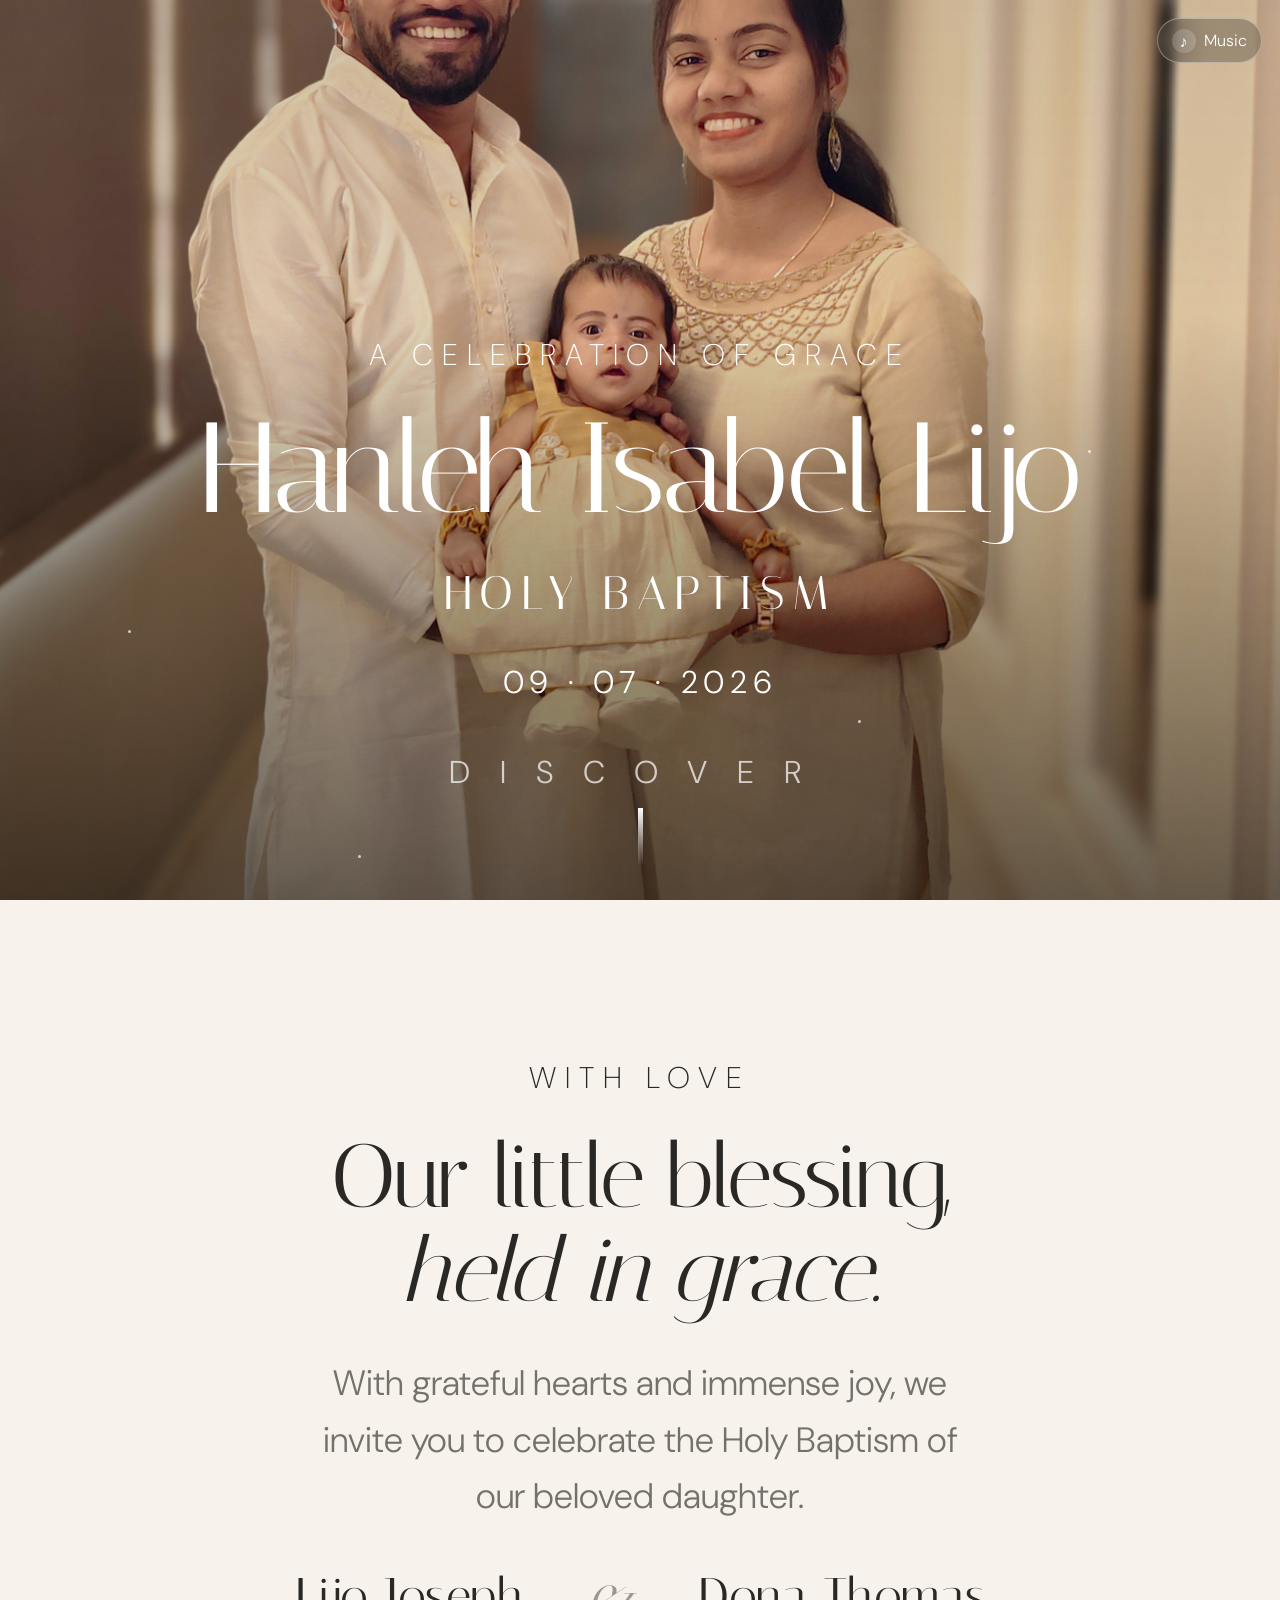
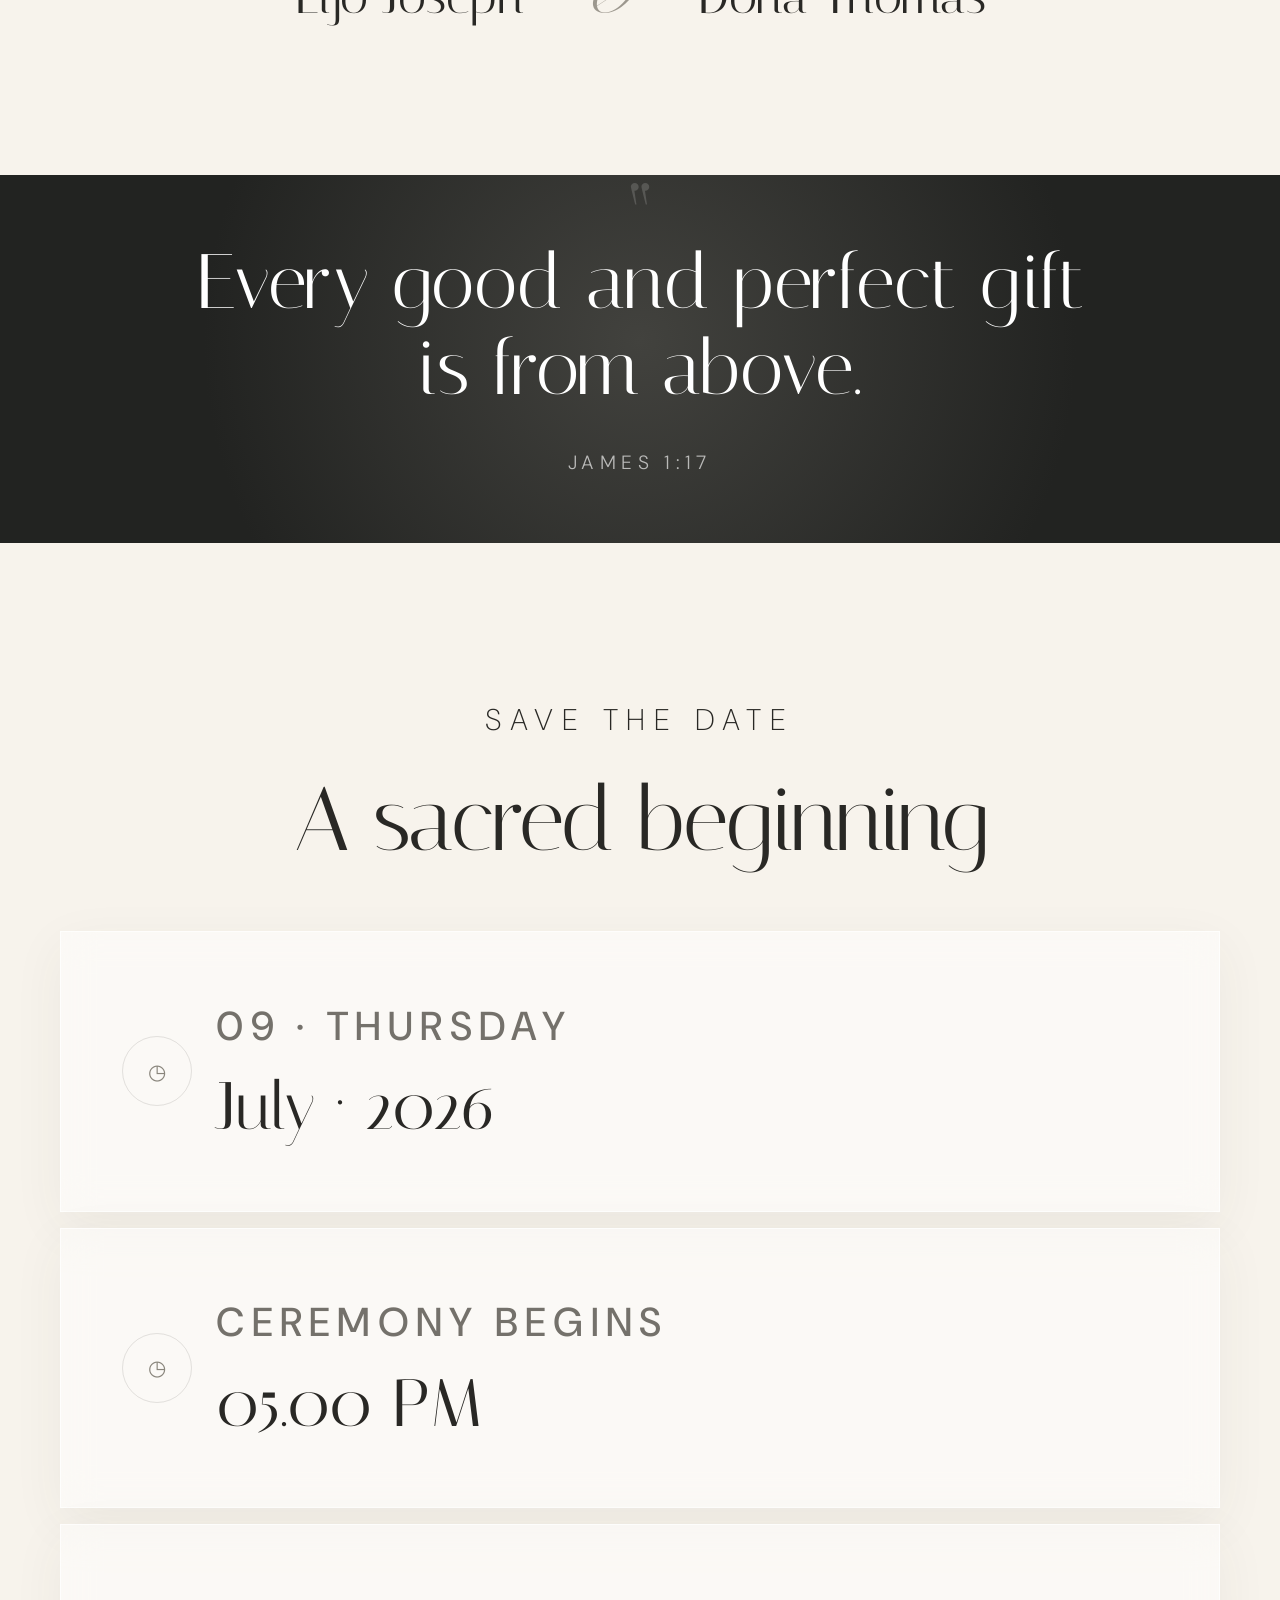
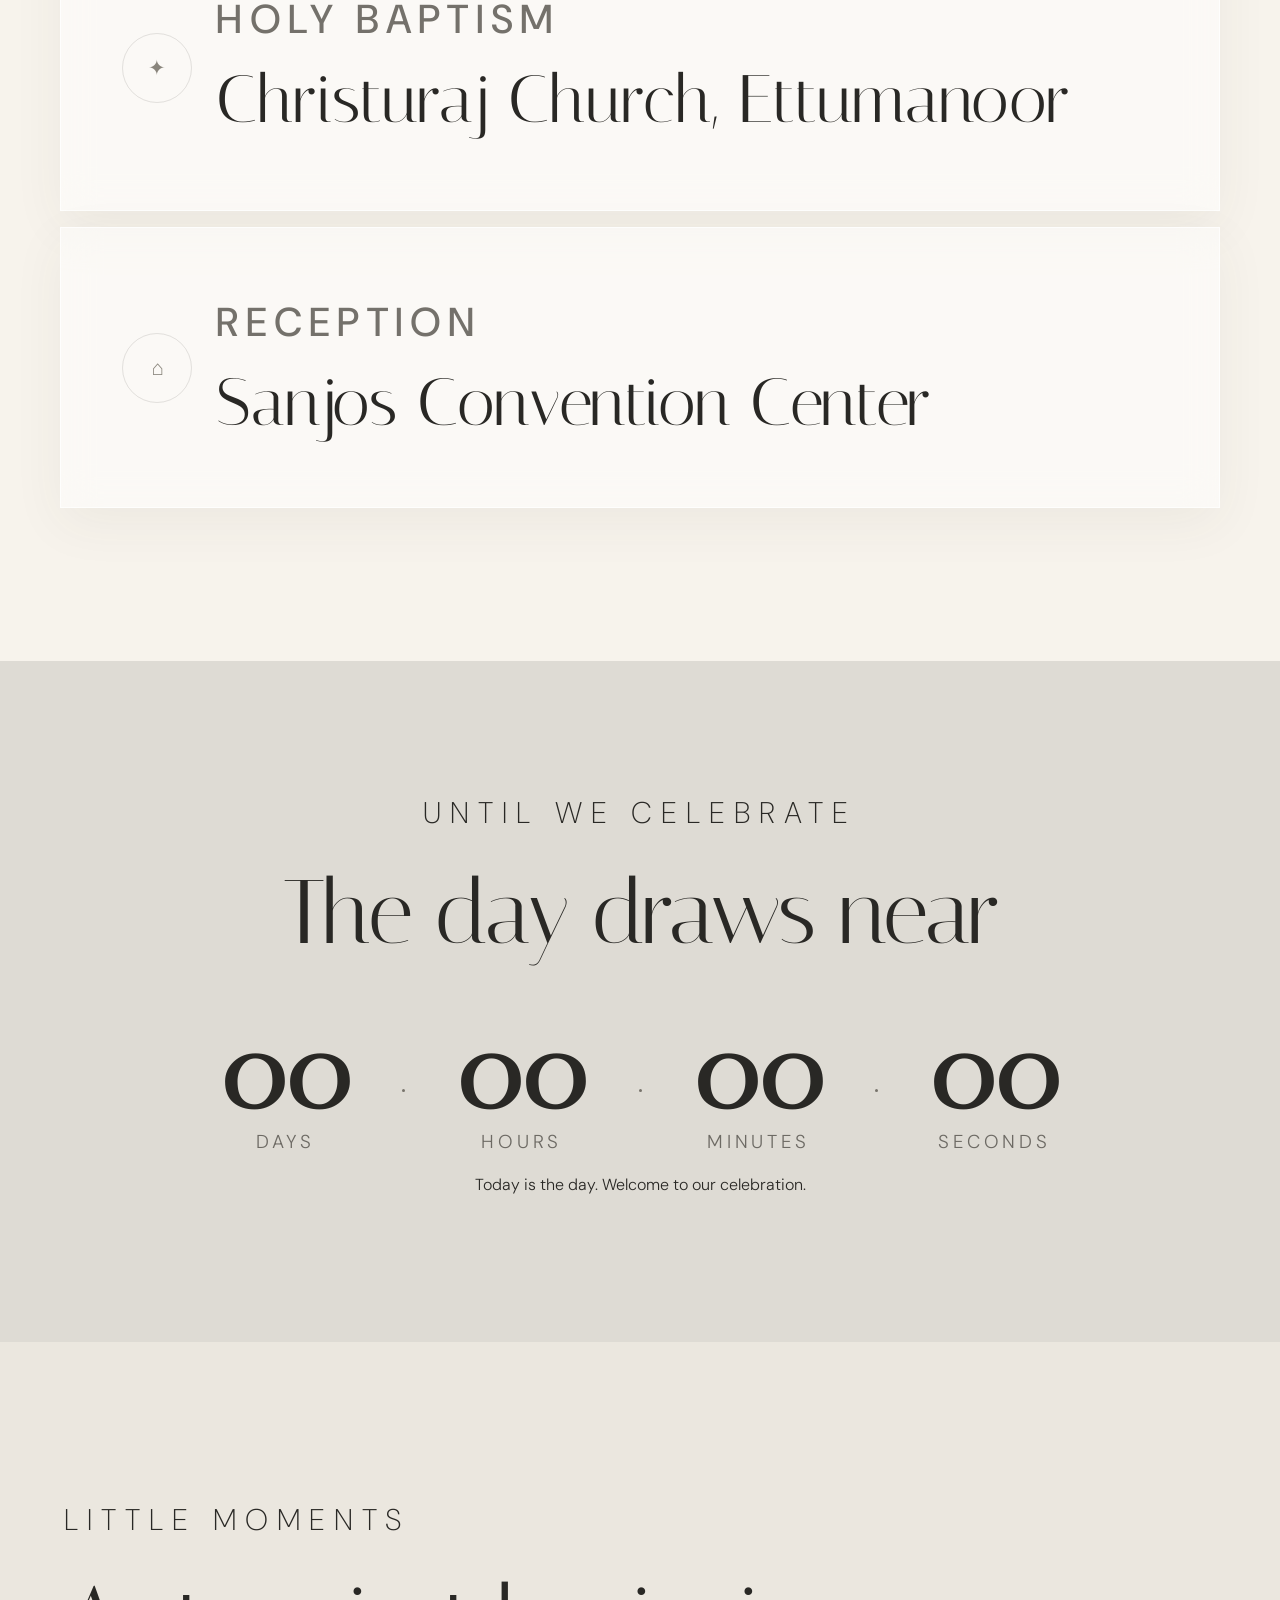
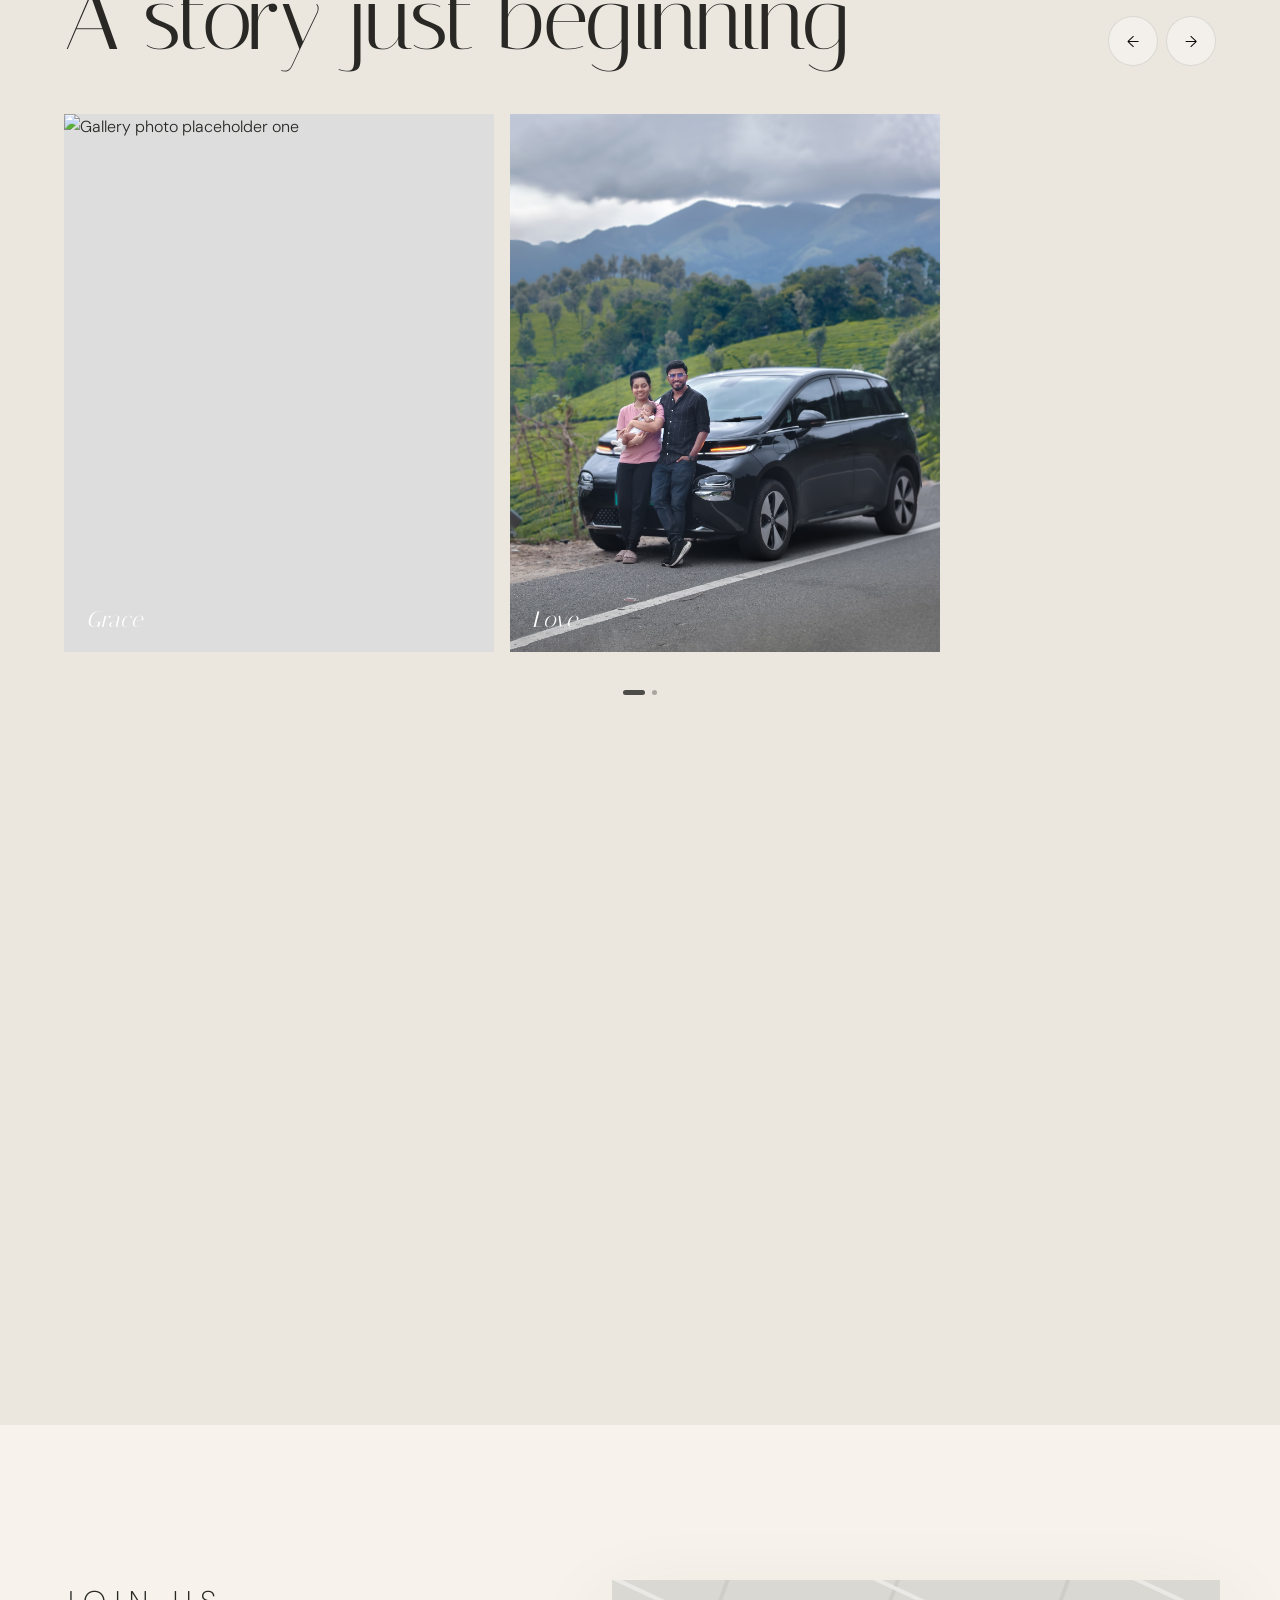
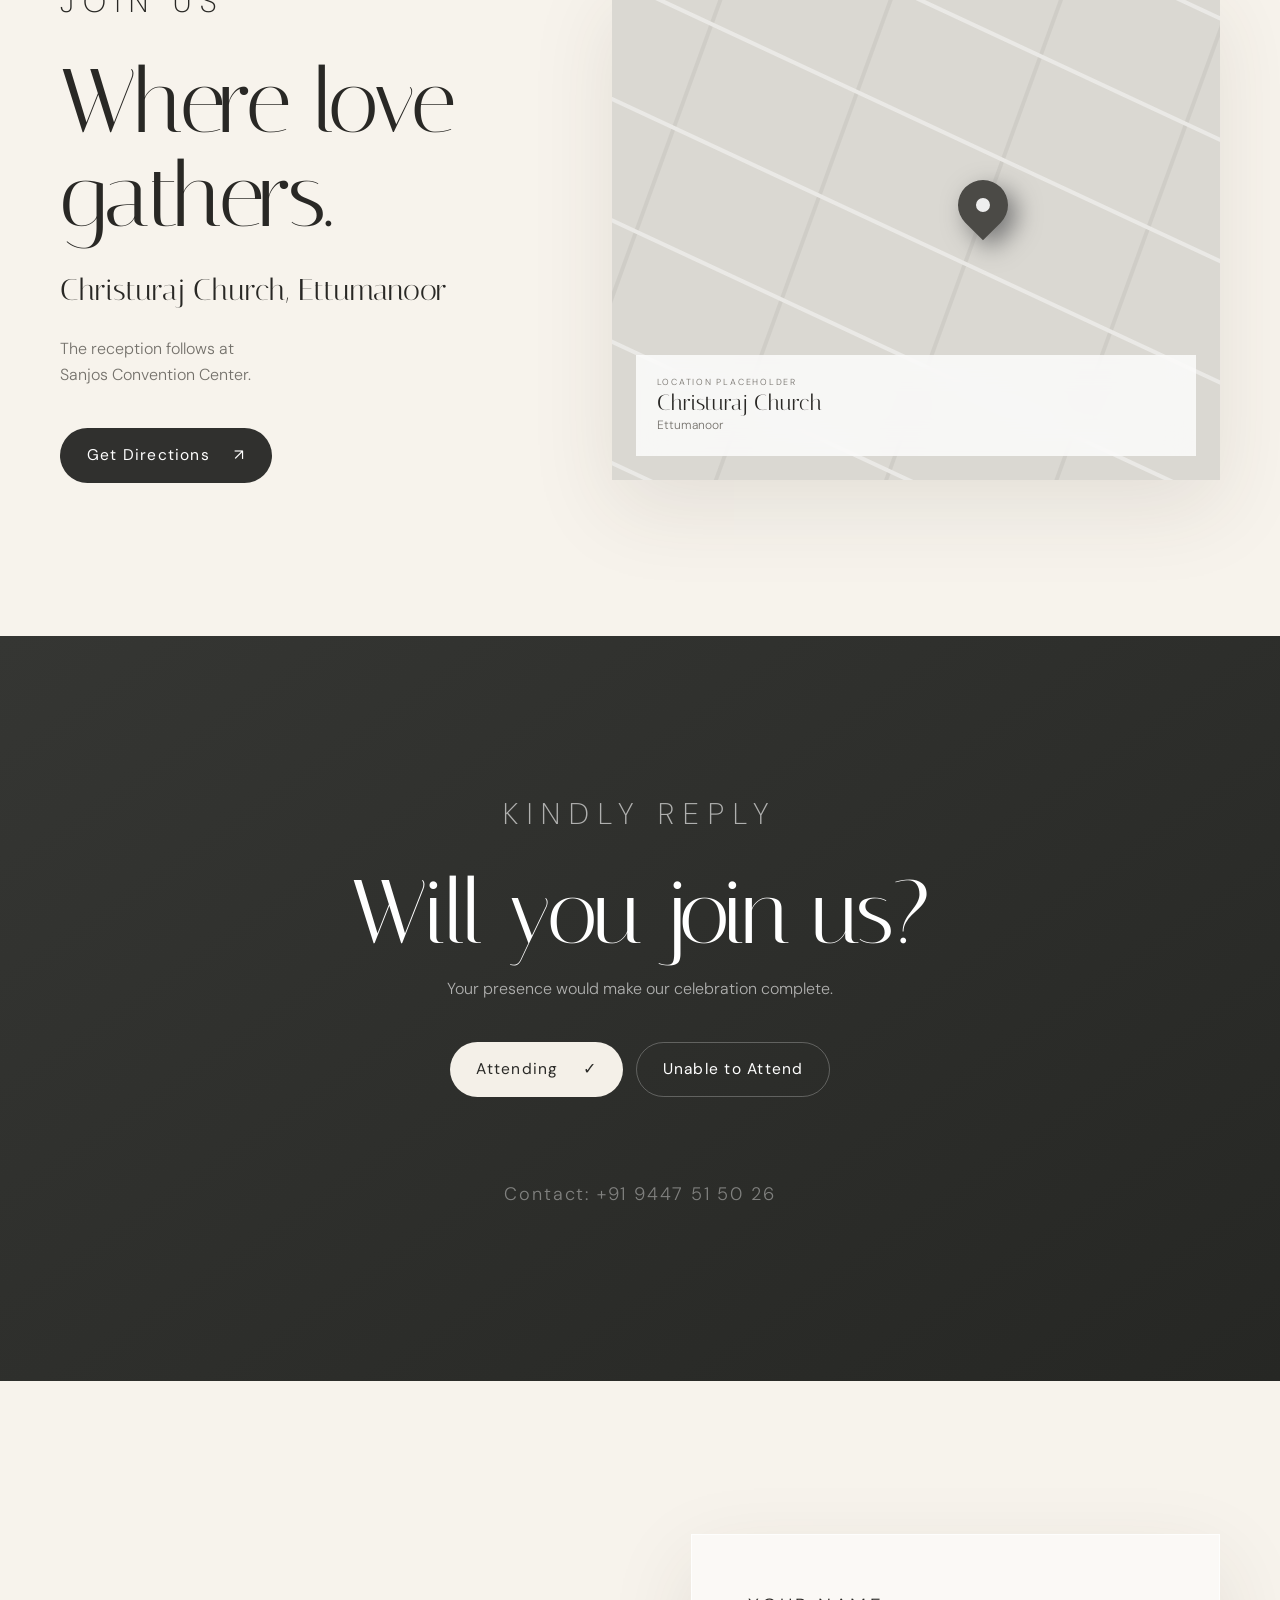
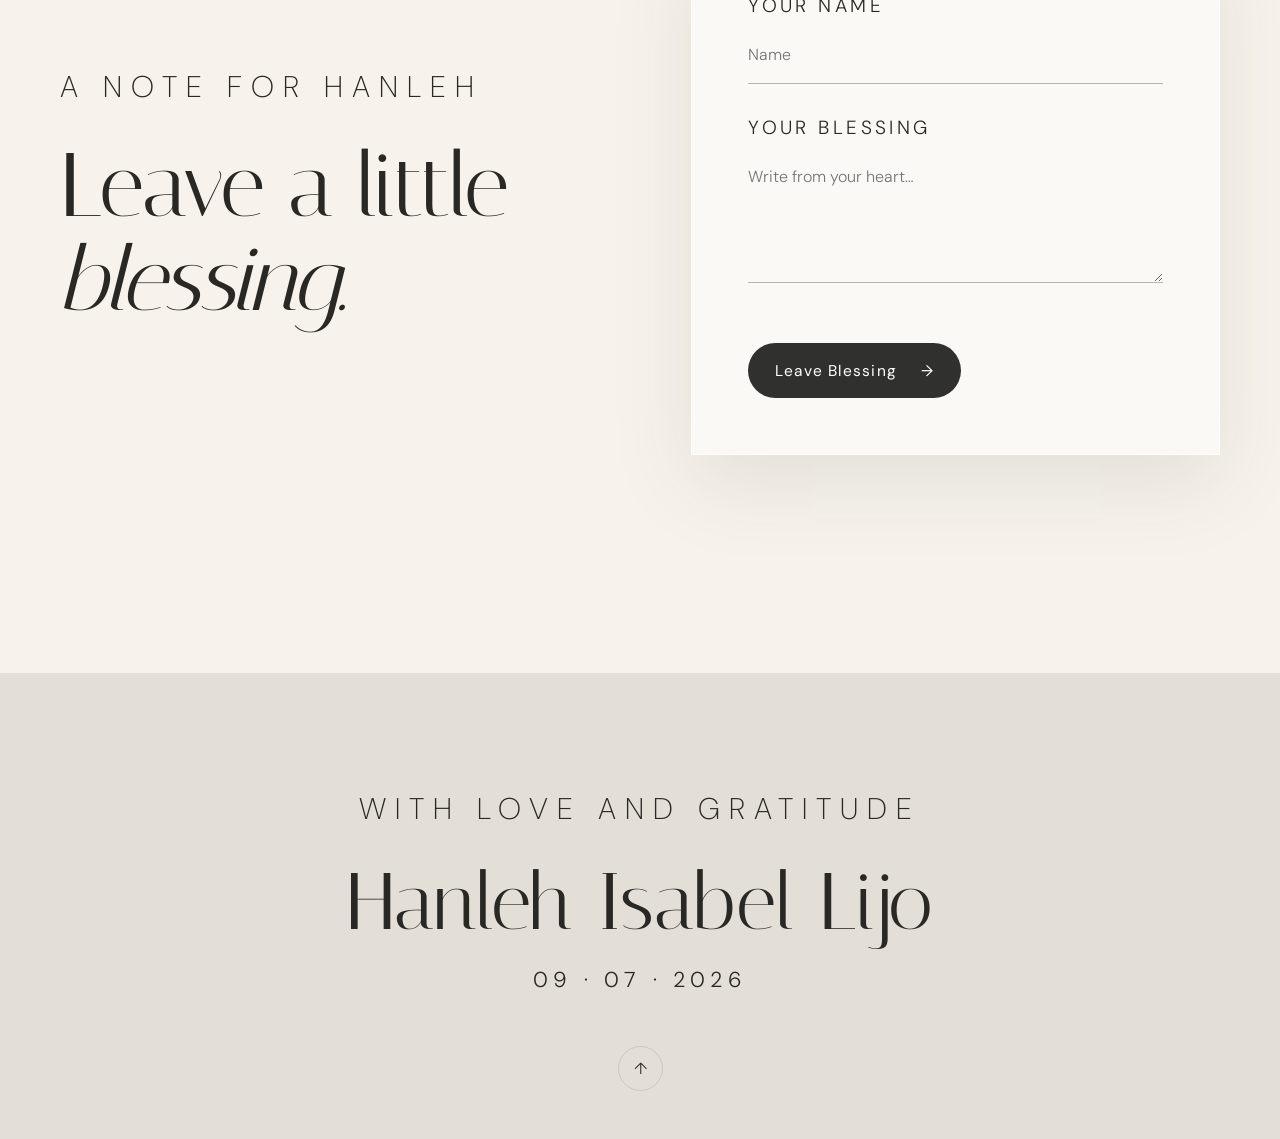
==== index.html @ 5a50f9a7 "Add files via upload" ====
<!doctype html>
<html lang="en">
<head>
<title>Hanleh Isabel Lijo | Holy Baptism</title>
<link rel="stylesheet" href="style.css">
<meta name="description" content="Join us in celebrating the Holy Baptism of our beloved daughter, Hanleh Isabel Lijo.">

<meta property="og:type" content="website">
<meta property="og:title" content="Hanleh Isabel Lijo | Holy Baptism">
<meta property="og:description" content="With grateful hearts, we invite you to celebrate the Holy Baptism of our beloved daughter.">
<meta property="og:url" content="https://lijojosep.github.io/hanlehbaptism/">

<meta property="og:image" content="https://lijojosep.github.io/hanlehbaptism/assets/preview.jpg">
<meta property="og:image:type" content="image/jpeg">
<meta property="og:image:width" content="1200">
<meta property="og:image:height" content="630">
<meta property="og:image:alt" content="Hanleh Isabel Lijo Holy Baptism Invitation">

<meta property="og:site_name" content="Hanleh Isabel Lijo">
<meta property="og:locale" content="en_US">

<meta name="twitter:card" content="summary_large_image">
<meta name="twitter:title" content="Hanleh Isabel Lijo | Holy Baptism">
<meta name="twitter:description" content="You're warmly invited to celebrate Hanleh's Holy Baptism.">
<meta name="twitter:image" content="https://lijojosep.github.io/hanlehbaptism/assets/preview.jpg">

</head>
<body>
<a class="skip" href="#main">Skip to invitation</a>
<div class="particles" aria-hidden="true"><i></i><i></i><i></i><i></i><i></i></div>
<button class="music" id="music" type="button" aria-label="Play background music" aria-pressed="false"><b>♪</b><span>Music</span></button>

<header class="hero" id="home">
  <div class="hero-image" aria-hidden="true"></div><div class="overlay"></div>
  <div class="hero-copy">
    <p class="eyebrow">A celebration of grace</p>
    <h1>Hanleh Isabel Lijo</h1>
    <p class="subtitle">Holy Baptism</p>
    <!-- DATE PLACEHOLDER -->
    <time datetime="2026-07-09T17:00:00+05:30">09 · 07 · 2026</time>
  </div>
  <a class="discover" href="#welcome"><span>Discover</span><i></i></a>
</header>

<main id="main">
<section class="section welcome" id="welcome">
  <div class="inner narrow reveal">
    <p class="eyebrow">With love</p>
    <h2>Our little blessing,<br><em>held in grace.</em></h2>
    <p class="lead">With grateful hearts and immense joy, we invite you to celebrate the Holy Baptism of our beloved daughter.</p>
    <div class="parents"><span>Lijo Joseph</span><b>&amp;</b><span>Dona Thomas</span></div>
  </div>
</section>

<section class="verse">
  <blockquote class="reveal"><b aria-hidden="true">“</b><p>Every good and perfect gift<br>is from above.</p><cite>James 1:17</cite></blockquote>
</section>

<section class="section details" id="details">
 <div class="inner">
  <header class="heading reveal"><p class="eyebrow">Save the date</p><h2>A sacred beginning</h2></header>
  <div class="detail-grid">
   <article class="card reveal"><span class="round">◷</span><div><small>09 · Thursday</small><strong>July · 2026</strong></div></article>
   <article class="card reveal"><span class="round">◷</span><div><small>Ceremony begins</small><strong>05.00 PM</strong></div></article>
   <article class="card reveal"><span class="round">✦</span><div><small>Holy Baptism</small><strong>Christuraj Church, Ettumanoor</strong><p></p></div></article>
   <article class="card reveal"><span class="round">⌂</span><div><small>Reception</small><strong>Sanjos Convention Center</strong></div></article>
  </div>
  <!-- CHURCH / VENUE / DATE / TIME PLACEHOLDERS: replace the text above and date in script.js. -->
 </div>
</section>

<section class="count-section">
 <div class="inner reveal"><p class="eyebrow">Until we celebrate</p><h2>The day draws near</h2>
  <div class="count" id="count" role="timer" aria-live="polite">
   <div><strong id="days">00</strong><span>Days</span></div><i></i>
   <div><strong id="hours">00</strong><span>Hours</span></div><i></i>
   <div><strong id="minutes">00</strong><span>Minutes</span></div><i></i>
   <div><strong id="seconds">00</strong><span>Seconds</span></div>
  </div><p id="countDone" hidden>Today is the day. Welcome to our celebration.</p>
 </div>
</section>



<section class="gallery" id="gallery">
 <div class="inner wide">
  <header class="gallery-head reveal"><div><p class="eyebrow">Little moments</p><h2>A story just beginning</h2></div><div class="arrows"><button id="prev" aria-label="Previous photo">←</button><button id="next" aria-label="Next photo">→</button></div></header>
  <div class="track reveal" id="track" tabindex="0" aria-label="Swipeable photo gallery">
   <figure><img src="assets/babyhan.jpg" alt="Gallery photo placeholder one" width="900" height="1125" loading="lazy"><figcaption>Grace</figcaption></figure>
   
   <figure><img src="assets/PooparaCar.jpg" alt="Gallery photo placeholder four" width="900" height="1125" loading="lazy"><figcaption>Love</figcaption></figure>
  </div><div class="dots" id="dots"></div>


  <div class="track reveal" id="track" tabindex="0" aria-label="Swipeable photo gallery">
  
   <figure><img src="assets/fam1.jpg" alt="Gallery photo placeholder two" width="900" height="1125" loading="lazy"><figcaption>Wonder</figcaption></figure>
   <figure><img src="assets/fam2.jpg" alt="Gallery photo placeholder three" width="900" height="1125" loading="lazy"><figcaption>Joy</figcaption></figure>
  
  </div><div class="dots" id="dots"></div>
 </div>
</section>

<section class="section location">
 <div class="inner location-grid">
  <div class="location-copy reveal"><p class="eyebrow">Join us</p><h2>Where love<br>gathers.</h2><p class="place">Christuraj Church, Ettumanoor</p><p class="muted">The reception follows at<br>Sanjos Convention Center.</p><a class="button dark" id="directions" href="https://maps.google.com/?q=Christuraj+Church+Ettumanoor" target="_blank" rel="noopener">Get Directions <span>↗</span></a></div>
  <!-- GOOGLE MAPS PLACEHOLDER -->
  <div class="map reveal" role="img" aria-label="Google Maps placeholder for Christuraj Church"><div class="roads"></div><span class="pin"><i></i></span><div class="map-card"><small>Location placeholder</small><strong>Christuraj Church</strong><span>Ettumanoor</span></div></div>
 </div>
</section>

<section class="rsvp" id="rsvp">
 <div class="inner narrow reveal"><p class="eyebrow">Kindly reply</p><h2>Will you join us?</h2><p>Your presence would make our celebration complete.</p>
  <div class="rsvp-buttons"><button class="button pale" data-rsvp="yes">Attending <span>✓</span></button><button class="button outline" data-rsvp="no">Unable to Attend</button></div>
  <p class="response" id="response" aria-live="polite"></p>
  <!-- CONTACT NUMBER PLACEHOLDERS -->
  <p class="contacts">Contact: +91 9447 51 50 26 </p>
 </div>
</section>

<section class="section blessings">
 <div class="inner blessing-grid">
  <div class="blessing-copy reveal"><p class="eyebrow">A note for Hanleh</p><h2>Leave a little<br><em>blessing.</em></h2></div>
  <div class="blessing-panel reveal">
   <form id="blessingForm"><label for="guestName">Your name</label><input id="guestName" name="name" placeholder="Name" maxlength="50" required><label for="guestBlessing">Your blessing</label><textarea id="guestBlessing" name="blessing" placeholder="Write from your heart…" maxlength="300" rows="4" required></textarea><button class="button dark" type="submit">Leave Blessing <span>→</span></button></form>
   <div class="thanks" id="thanks" hidden><span>✦</span><h3>Thank you.</h3><p>Your beautiful blessing has been added below.</p></div>
  </div>
 </div><div class="inner blessing-wall" id="wall" aria-live="polite"></div>
</section>
</main>

<footer><p class="eyebrow">With love and gratitude</p><h2>Hanleh Isabel Lijo</h2><p>09 · 07 · 2026</p><a href="#home" aria-label="Back to top">↑</a></footer>
<noscript><p class="noscript">Please enable JavaScript for the live countdown and interactions.</p></noscript>
<script src="script.js"></script>
</body>
</html>
---- style.css ----
@import url('https://fonts.googleapis.com/css2?family=DM+Sans:wght@300;400;500;600&family=Italiana&display=swap');
@import url('https://fonts.googleapis.com/css2?family=Playfair+Display:wght@400;500;600&display=swap');
:root{--ivory:#f7f3ec;--white:#fffdf9;--ink:#292825;--muted:#74716b;--line:rgba(54,52,48,.13);--deep:#30302e;--serif:'Italiana','Times New Roman',serif;--sans:'DM Sans',Arial,sans-serif;--ease:cubic-bezier(.2,.75,.25,1);--shadow:0 28px 80px rgba(55,50,41,.1)}
*{box-sizing:border-box}html{scroll-behavior:smooth}body{margin:0;background:var(--ivory);color:var(--ink);font-family:var(--sans);font-weight:300;line-height:1.6;overflow-x:hidden}button,input,textarea{font:inherit}button,a{-webkit-tap-highlight-color:transparent}a{color:inherit}.skip{position:fixed;z-index:100;top:-5rem;left:1rem;padding:.8rem 1rem;background:#fff}.skip:focus{top:1rem}.particles{position:fixed;inset:0;pointer-events:none;z-index:2;overflow:hidden}.particles i{position:absolute;width:3px;height:3px;border-radius:50%;background:rgba(255,255,255,.7);animation:float 16s linear infinite}.particles i:nth-child(1){left:10%;top:70%;animation-delay:-3s}.particles i:nth-child(2){left:28%;top:95%;animation-delay:-12s}.particles i:nth-child(3){left:67%;top:80%;animation-delay:-6s}.particles i:nth-child(4){left:85%;top:50%;animation-delay:-10s}.particles i:nth-child(5){left:48%;top:110%}@keyframes float{to{transform:translateY(-120vh) translateX(30px);opacity:0}}
.music{position:fixed;z-index:50;top:max(18px,env(safe-area-inset-top));right:18px;display:flex;align-items:center;gap:.55rem;border:1px solid rgba(255,255,255,.35);border-radius:50px;padding:.55rem .85rem;color:#fff;background:rgba(40,40,38,.3);backdrop-filter:blur(16px);cursor:pointer;transition:.35s}.music:hover{background:rgba(40,40,38,.55);transform:translateY(-2px)}.music b{display:grid;place-items:center;width:24px;height:24px;border-radius:50%;background:rgba(255,255,255,.18)}.music[aria-pressed=true] b{animation:pulse 1.8s infinite}@keyframes pulse{50%{box-shadow:0 0 0 7px transparent}}
.hero{position:relative;min-height:100svh;display:grid;place-items:center;color:#fff;overflow:hidden}.hero-image{position:absolute;inset:-8%;background:url('assets/Finalus.jpg') 42% center/cover no-repeat;animation:zoom 22s ease-in-out infinite alternate;will-change:transform}.overlay{position:absolute;inset:0;background:linear-gradient(to bottom,rgba(0,0,0,.18) 0%,rgba(0,0,0,.12) 35%,rgba(0,0,0,.38) 70%,rgba(0,0,0,.60) 100%)}@keyframes zoom{to{transform:scale(1.08)}}.hero-copy{position:relative;z-index:1;text-align:center;padding:2rem; transform:translateY(70px);animation:rise 1.6s var(--ease) both}.hero h1{font:500 clamp(5.5rem,10vw,9rem)/.95 var(--serif);letter-spacing:-.025em;margin:.7rem 0}.hero h1 em,h2 em{font-style:italic;font-weight:400}.subtitle{font:500 clamp(2.95rem,3vw,3.8rem)/1.3 var(--serif);letter-spacing:.16em;text-transform:uppercase;margin:2.1rem 0}.hero time{font-size:1.97rem;letter-spacing:.18em}.eyebrow{font-size:1.87rem;font-weight:200;letter-spacing:.3em;text-transform:uppercase;margin:0 0 1.8rem}@keyframes rise{from{opacity:0;transform:translateY(25px)}}.discover{position:absolute;z-index:2;bottom:max(34px,env(safe-area-inset-bottom));display:flex;flex-direction:column;align-items:center;gap:.6rem;text-decoration:none;font-size:1.97rem;letter-spacing:.95em;text-transform:uppercase;color:rgba(255,255,255,.72)}.discover i{width:5px;height:58px;background:linear-gradient(#fff,transparent);animation:line 1s infinite}@keyframes line{0%{transform:scaleY(0);transform-origin:top}45%{transform:scaleY(1);transform-origin:top}55%{transform-origin:bottom}100%{transform:scaleY(0);transform-origin:bottom}}
.section{padding:clamp(6rem,12vw,11rem) 1.4rem}.inner{width:min(1160px,100%);margin:auto}.narrow{max-width:790px;text-align:center}.section h2,.heading h2,.gallery h2,.count-section h2,.rsvp h2{font:500 clamp(5.1rem,7vw,6.6rem)/1.05 var(--serif);letter-spacing:-.025em;margin:0}.welcome .lead{font-size:clamp(1.98rem,2.75vw,2.6rem);color:var(--muted);max-width:690px;margin:2.3rem auto}.parents{margin-top:3rem;display:flex;justify-content:center;align-items:center;gap:clamp(3.1rem,7vw,4rem);font:500 clamp(3.1rem,4vw,2.9rem)/1 var(--serif)}.parents b{font-weight:400;font-style:italic;color:#9c978e}
.verse{position:relative;min-height:35vh;display:grid;place-items:center;padding:4rem 1.4rem;background:radial-gradient(circle at 50% 45%,#42423e,#222321 65%);color:#fff;overflow:hidden}.verse blockquote{position:relative;text-align:center;margin:0}.verse blockquote p{font:400 clamp(2.9rem,6vw,5.8rem)/1.12 var(--serif);margin:0}.verse blockquote>b{position:absolute;left:50%;top:-4rem;transform:translateX(-50%);font:400 6rem/1 var(--serif);color:rgba(255,255,255,.16)}blockquote cite{display:block;margin-top:2.3rem;font-style:normal;font-size:1.2rem;letter-spacing:.28em;text-transform:uppercase;color:rgba(255,255,255,.65)}
.heading{text-align:center;margin-bottom:4rem}.heading>p:last-child{color:var(--muted)}.detail-grid{display:grid;grid-template-columns:repeat(1,1fr);gap:1rem}.card{display:flex;align-items:center;gap:1.5rem;padding:clamp(2.5rem,4.8vw,4.2rem);min-height:180px;border:1px solid rgba(255,255,255,.7);background:rgba(255,255,255,.5);backdrop-filter:blur(18px);box-shadow:0 15px 50px rgba(74,66,54,.06);transition:.5s var(--ease)}.card:hover{transform:translateY(-6px);background:rgba(255,255,255,.8);box-shadow:var(--shadow)}.num{font:400 5rem/1 var(--serif)}.round{display:grid;place-items:center;flex:0 0 70px;height:70px;border:1px solid var(--line);border-radius:50%;font-size:1.3rem;color:#89857c}.card div{display:flex;flex-direction:column}.card small{font-size:2.52rem;font-weight: 500;letter-spacing:.18em;text-transform:uppercase;color:var(--muted);margin-bottom:.45rem}.card strong{font-family:'Bodoni Moda', serif;font:500 clamp(4.2rem,3.9vw,5.7rem)/1.25 var(--serif)}.card p{margin:.2rem 0;color:var(--muted);font-size:.8rem}
.count-section{background:#dedbd4;padding:clamp(5rem,10vw,8rem) 1.3rem;text-align:center}.count{display:flex;justify-content:center;align-items:center;gap:clamp(.7rem,4vw,4rem);margin-top:4rem}.count div{min-width:75px}.count strong{display:block;font:600 clamp(3.8rem,8vw,8rem)/1 var(--serif);font-variant-numeric:tabular-nums}.count span{font-size:1.17rem;letter-spacing:.2em;text-transform:uppercase;color:#6d6a64}.count>i{width:3px;height:3px;border-radius:50%;background:#77736b}.journey{background:var(--white)}.timeline{list-style:none;padding:0;margin:4rem auto 0;max-width:820px}.timeline li{position:relative;display:grid;grid-template-columns:80px 1fr;gap:2rem;padding:0 0 4rem}.timeline li:not(:last-child):after{content:"";position:absolute;left:22px;top:55px;bottom:10px;width:1px;background:var(--line)}.timeline li>span{display:grid;place-items:center;width:45px;height:45px;border-radius:50%;border:1px solid var(--line);font-size:.6rem}.timeline h3{font:400 clamp(1.8rem,4vw,2.8rem)/1 var(--serif);margin:0 0 .6rem}.timeline p{margin:0;color:var(--muted)}
.gallery{padding:clamp(6rem,12vw,10rem) 0;background:#ebe7df;overflow:hidden}.wide{width:min(100%,1400px)}.gallery-head{display:flex;align-items:end;justify-content:space-between;padding:0 clamp(1.4rem,5vw,4rem);margin-bottom:3rem}.arrows{display:flex;gap:.5rem}.arrows button{width:50px;height:50px;border:1px solid var(--line);border-radius:50%;background:rgba(255,255,255,.4);cursor:pointer}.track{display:flex;gap:1rem;overflow-x:auto;scroll-snap-type:x mandatory;scrollbar-width:none;padding:0 clamp(1.4rem,5vw,4rem) 1rem}.track::-webkit-scrollbar{display:none}.track figure{position:relative;flex:0 0 min(70vw,430px);margin:0;aspect-ratio:4/5;overflow:hidden;scroll-snap-align:center;background:#ddd}.track img{width:100%;height:100%;object-fit:cover;display:block;transition:transform 1.2s var(--ease)}.track figure:hover img{transform:scale(1.04)}.track figcaption{position:absolute;left:1.4rem;bottom:1.2rem;color:#fff;font:italic 1.4rem var(--serif)}.dots{display:flex;justify-content:center;gap:.45rem;margin-top:1.4rem}.dots i{width:5px;height:5px;border-radius:50%;background:#aaa69f;transition:.3s}.dots i.active{width:22px;border-radius:5px;background:#4d4c48}
.location-grid{display:grid;grid-template-columns:.85fr 1.15fr;align-items:center;gap:clamp(3rem,8vw,8rem)}.place{font:400 1.85rem var(--serif)}.muted{color:var(--muted)}.button{display:inline-flex;align-items:center;justify-content:center;gap:1.5rem;min-height:55px;border-radius:50px;padding:.85rem 1.6rem;border:1px solid transparent;font-size:0.97rem;font-weight:400;letter-spacing:.08em;text-decoration:none;cursor:pointer;transition:.4s var(--ease)}.button:hover{transform:translateY(-3px);box-shadow:0 15px 30px rgba(31,30,28,.14)}.dark{background:var(--deep);color:#fff;margin-top:1.5rem}.map{position:relative;min-height:500px;overflow:hidden;background:#dad8d2;box-shadow:var(--shadow)}.roads{position:absolute;inset:-20%;opacity:.45;background:repeating-linear-gradient(25deg,transparent 0 45px,#fff 46px 49px,transparent 50px 110px),repeating-linear-gradient(110deg,transparent 0 95px,#c3c0ba 96px 99px,transparent 100px 160px)}.pin{position:absolute;left:57%;top:40%;width:50px;height:50px;border-radius:50% 50% 50% 0;background:#4b4a46;transform:rotate(-45deg);box-shadow:0 12px 25px #777}.pin i{position:absolute;width:14px;height:14px;background:#eee;border-radius:50%;left:18px;top:18px}.map-card{position:absolute;left:1.5rem;bottom:1.5rem;display:flex;flex-direction:column;width:calc(100% - 3rem);padding:1.3rem;background:rgba(255,255,255,.78);backdrop-filter:blur(15px)}.map-card small{text-transform:uppercase;letter-spacing:.2em;font-size:.55rem;color:var(--muted)}.map-card strong{font:400 1.4rem var(--serif)}.map-card span{font-size:.75rem;color:var(--muted)}
.rsvp{padding:clamp(6rem,12vw,10rem) 1.4rem;background:linear-gradient(145deg,#353633,#262724);color:#fff;text-align:center}.rsvp>div>p{color:rgba(255,255,255,.62)}.rsvp-buttons{display:flex;justify-content:center;gap:.8rem;margin-top:2.5rem}.pale{background:#f4f0e8;color:#292926}.outline{background:transparent;border-color:rgba(255,255,255,.25);color:#fff}.response{min-height:1.6rem;font:italic 1.1rem var(--serif);color:#e8dfce!important}.contacts{font-size:1.13rem;letter-spacing:.1em;color:rgba(255,255,255,.4)!important;margin-top:2.5rem}.blessing-grid{display:grid;grid-template-columns:1fr 1fr;gap:clamp(3rem,8vw,8rem);align-items:center}.blessing-copy>p:last-child{color:var(--muted);max-width:430px}.blessing-panel{padding:clamp(1.5rem,5vw,3.5rem);background:rgba(255,255,255,.56);border:1px solid rgba(255,255,255,.8);box-shadow:var(--shadow)}form label{display:block;font-size:1.19rem;letter-spacing:.18em;text-transform:uppercase;margin-bottom:.45rem}input,textarea{width:100%;border:0;border-bottom:1px solid #bbb6ac;background:transparent;padding:.8rem 0 1rem;outline:none;border-radius:0;margin-bottom:1.8rem;color:var(--ink)}textarea{resize:vertical}.thanks{text-align:center;padding:3rem 1rem}.thanks h3{font:400 2.3rem var(--serif);margin:.7rem}.blessing-wall{display:grid;grid-template-columns:repeat(3,1fr);gap:1rem;margin-top:4rem}.blessing-card{padding:1.5rem;background:#fff;border:1px solid var(--line);box-shadow:0 15px 35px rgba(66,58,48,.06);animation:rise .6s var(--ease)}.blessing-card p{font:italic 1.2rem/1.5 var(--serif);margin:0 0 1rem}.blessing-card span{font-size:.62rem;letter-spacing:.1em;text-transform:uppercase;color:var(--muted)}
footer{padding:7rem 1.4rem 3rem;text-align:center;background:#e3dfd7}footer h2{font:400 clamp(2.5rem,7vw,5rem)/1 var(--serif);margin:.8rem}footer>p:nth-of-type(2){font-size:1.35rem;letter-spacing:.24em}footer a{display:grid;place-items:center;width:45px;height:45px;border:1px solid var(--line);border-radius:50%;margin:3rem auto 0;text-decoration:none}.noscript{text-align:center}.reveal{opacity:0;transform:translateY(35px);transition:opacity .9s var(--ease),transform .9s var(--ease)}.reveal.visible{opacity:1;transform:none}
@media(max-width:760px){.music span{display:none}.music{padding:.55rem}.hero h1{font-size:clamp(4.7rem,18vw,6rem)}.subtitle{font-size:2.9rem}.detail-grid,.location-grid,.blessing-grid{grid-template-columns:1fr}.card{min-height:175px}.num{font-size:5rem}.count{gap:.65rem}.count div{min-width:52px}.count strong{font-size:clamp(3.2rem,13vw,4.2rem)}.count>i{display:none}.timeline li{grid-template-columns:55px 1fr;gap:1rem}.gallery-head{align-items:start}.arrows{display:none}.track figure{flex-basis:82vw}.map{min-height:390px}.rsvp-buttons{flex-direction:column}.rsvp-buttons .button{width:100%}.blessing-wall{grid-template-columns:1fr}.section{padding-left:1.2rem;padding-right:1.2rem}}
@media(prefers-reduced-motion:reduce){html{scroll-behavior:auto}.hero-image,.particles i,.discover i,.music[aria-pressed=true] b{animation:none}.reveal{opacity:1;transform:none;transition:none}}


@media (max-width:760px){

    .track{
    display:grid;
    grid-template-columns:repeat(2,1fr);
    gap:1rem;
    overflow:visible;
    padding:0 1rem;
}

.track figure{
    width:100%;
    margin:0;
}

.track img{
    width:100%;
    height:100%;
    object-fit:cover;
}

.arrows,
.dots{
    display:none;
}

.track{
    display:grid;
    grid-template-columns:repeat(2,1fr);
    gap:1rem;
    overflow:visible;
    scroll-snap-type:none;
    padding:0 1rem;
}

.track figure{
    flex:none;
    width:100%;
    aspect-ratio:4/5;
}

.arrows,
.dots{
    display:none;
}

}
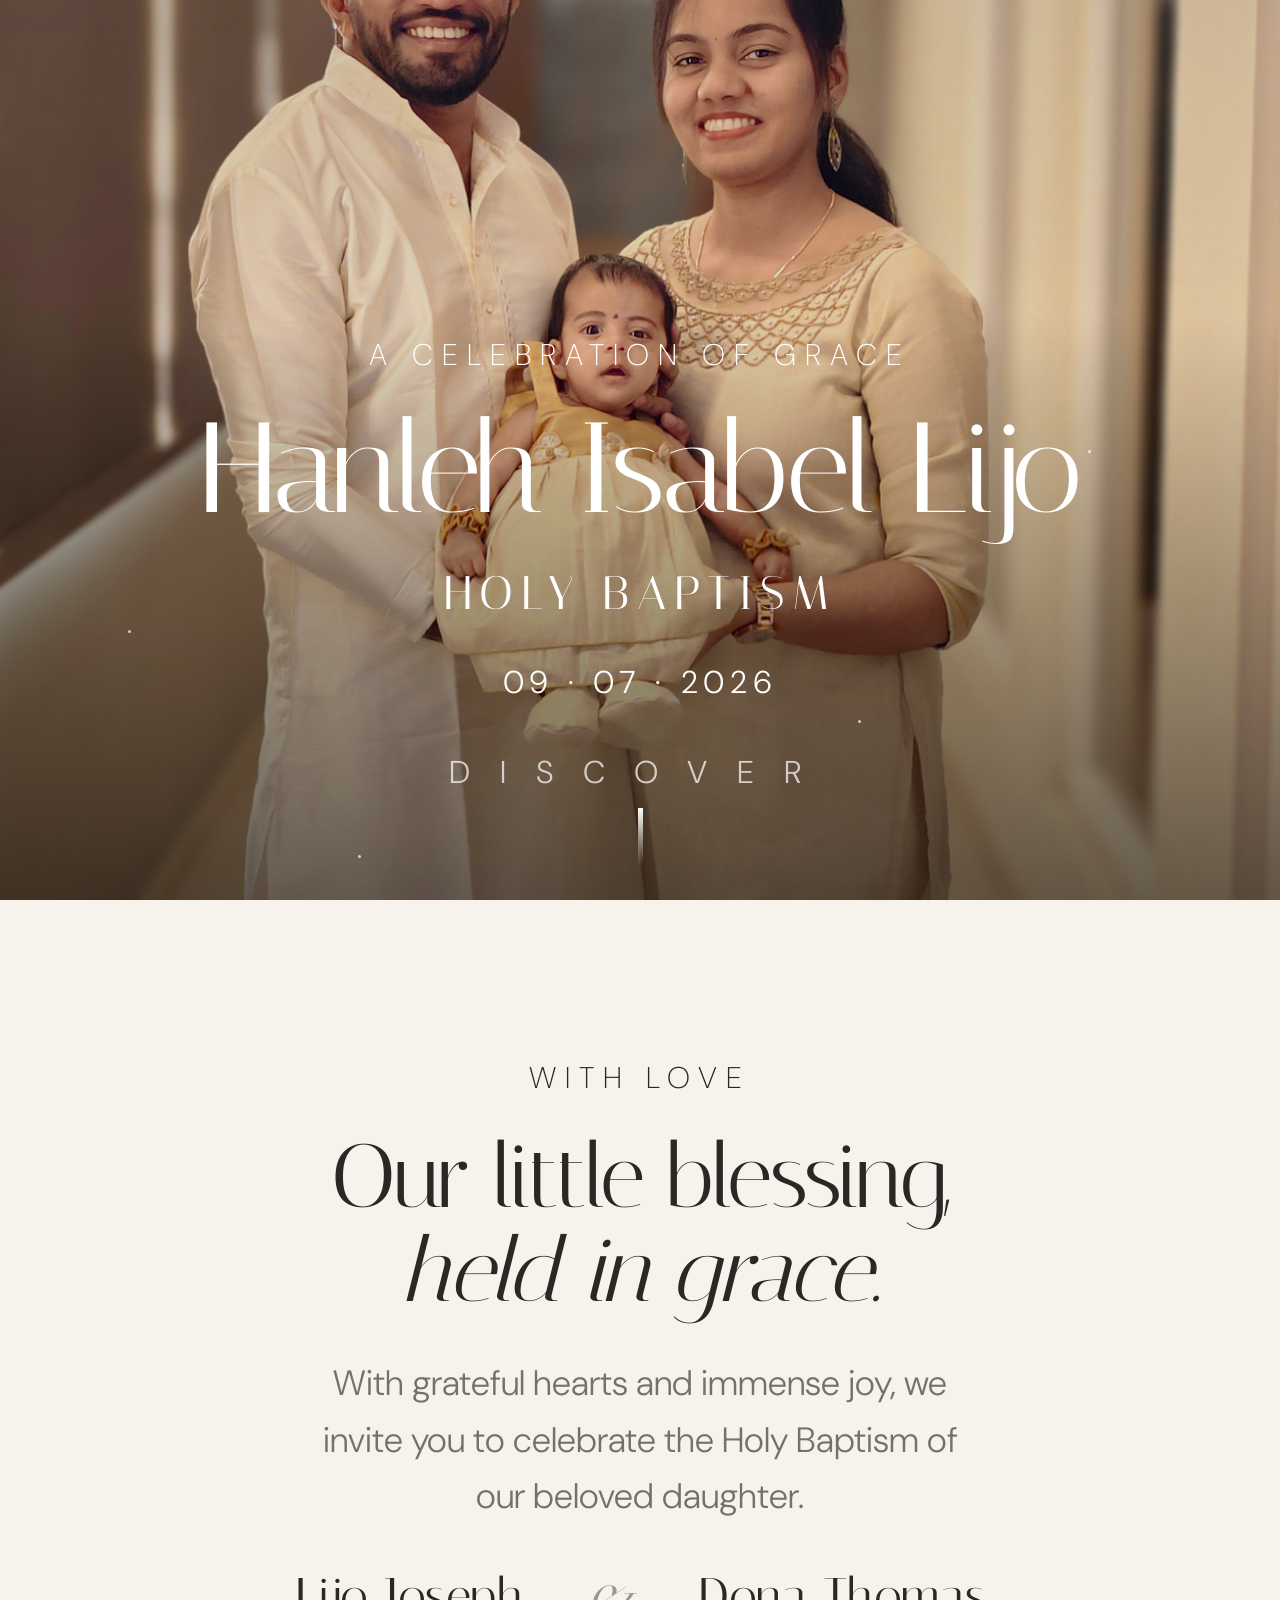
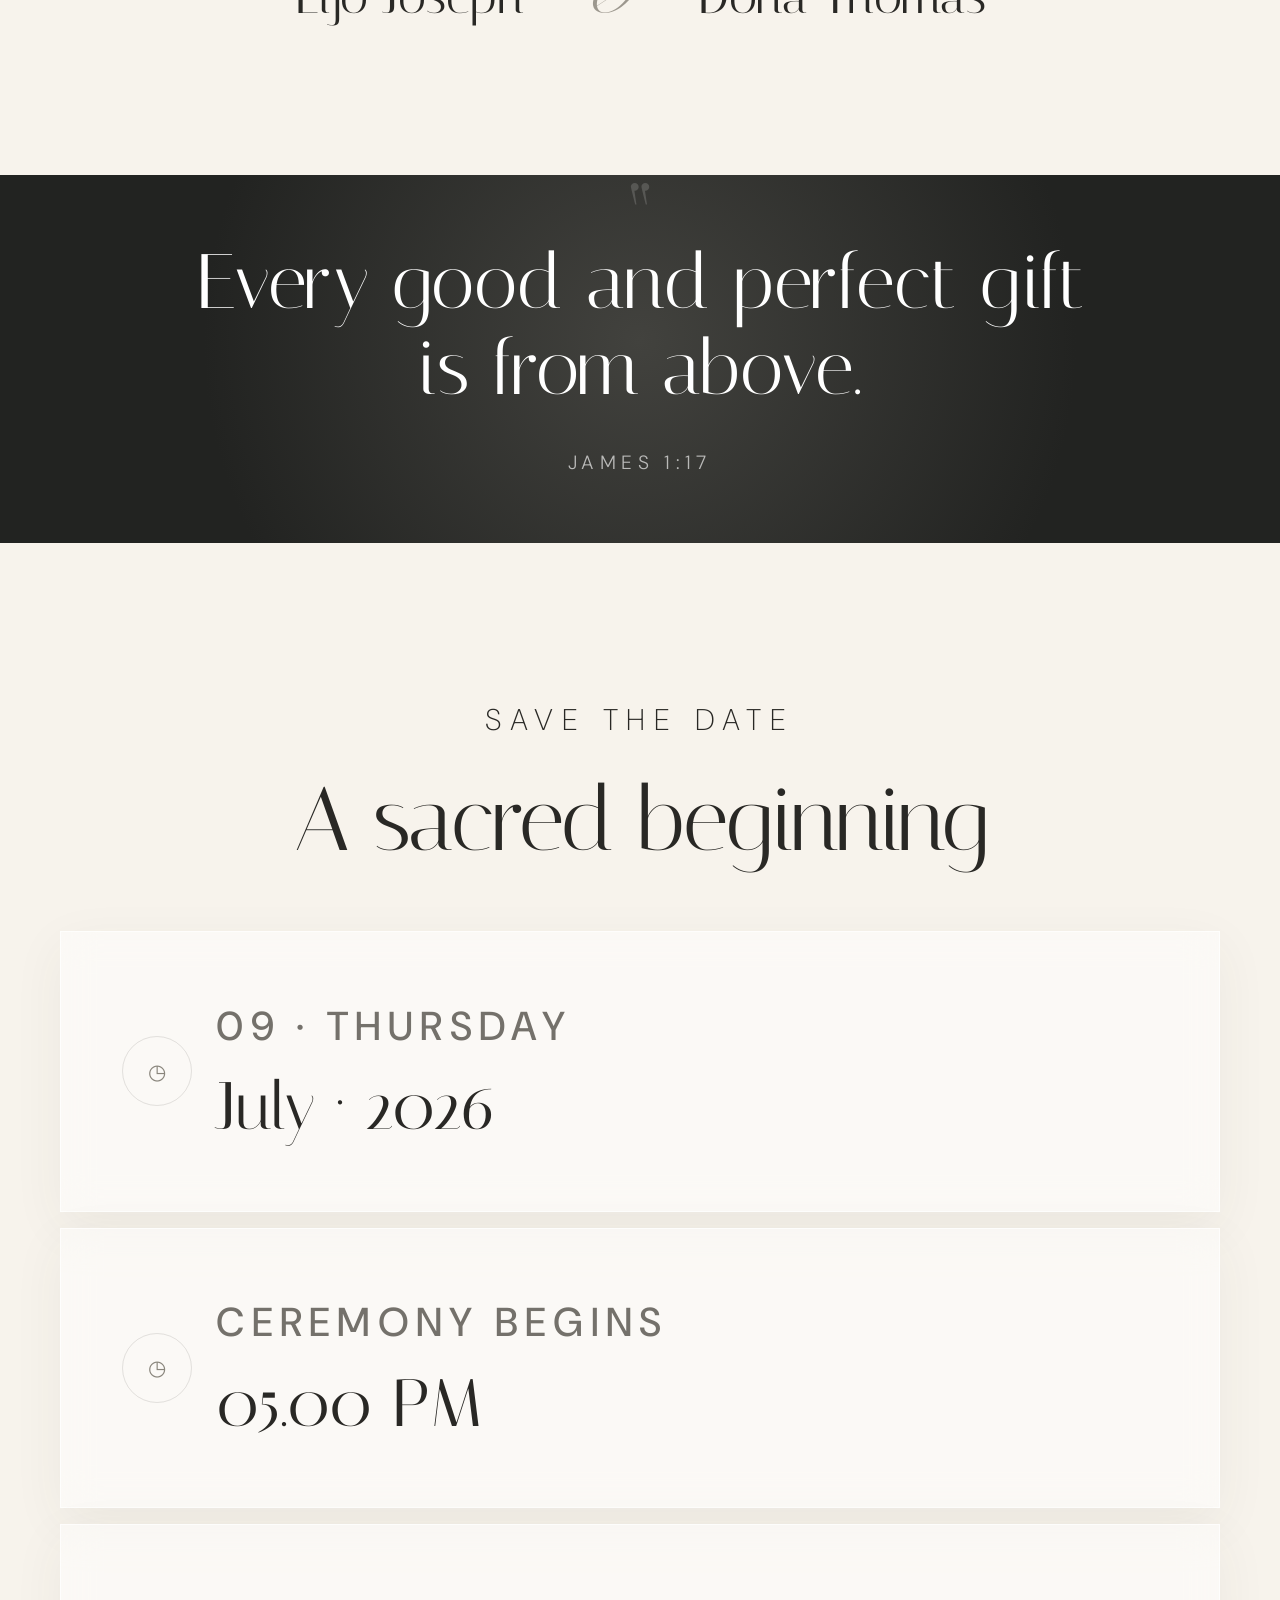
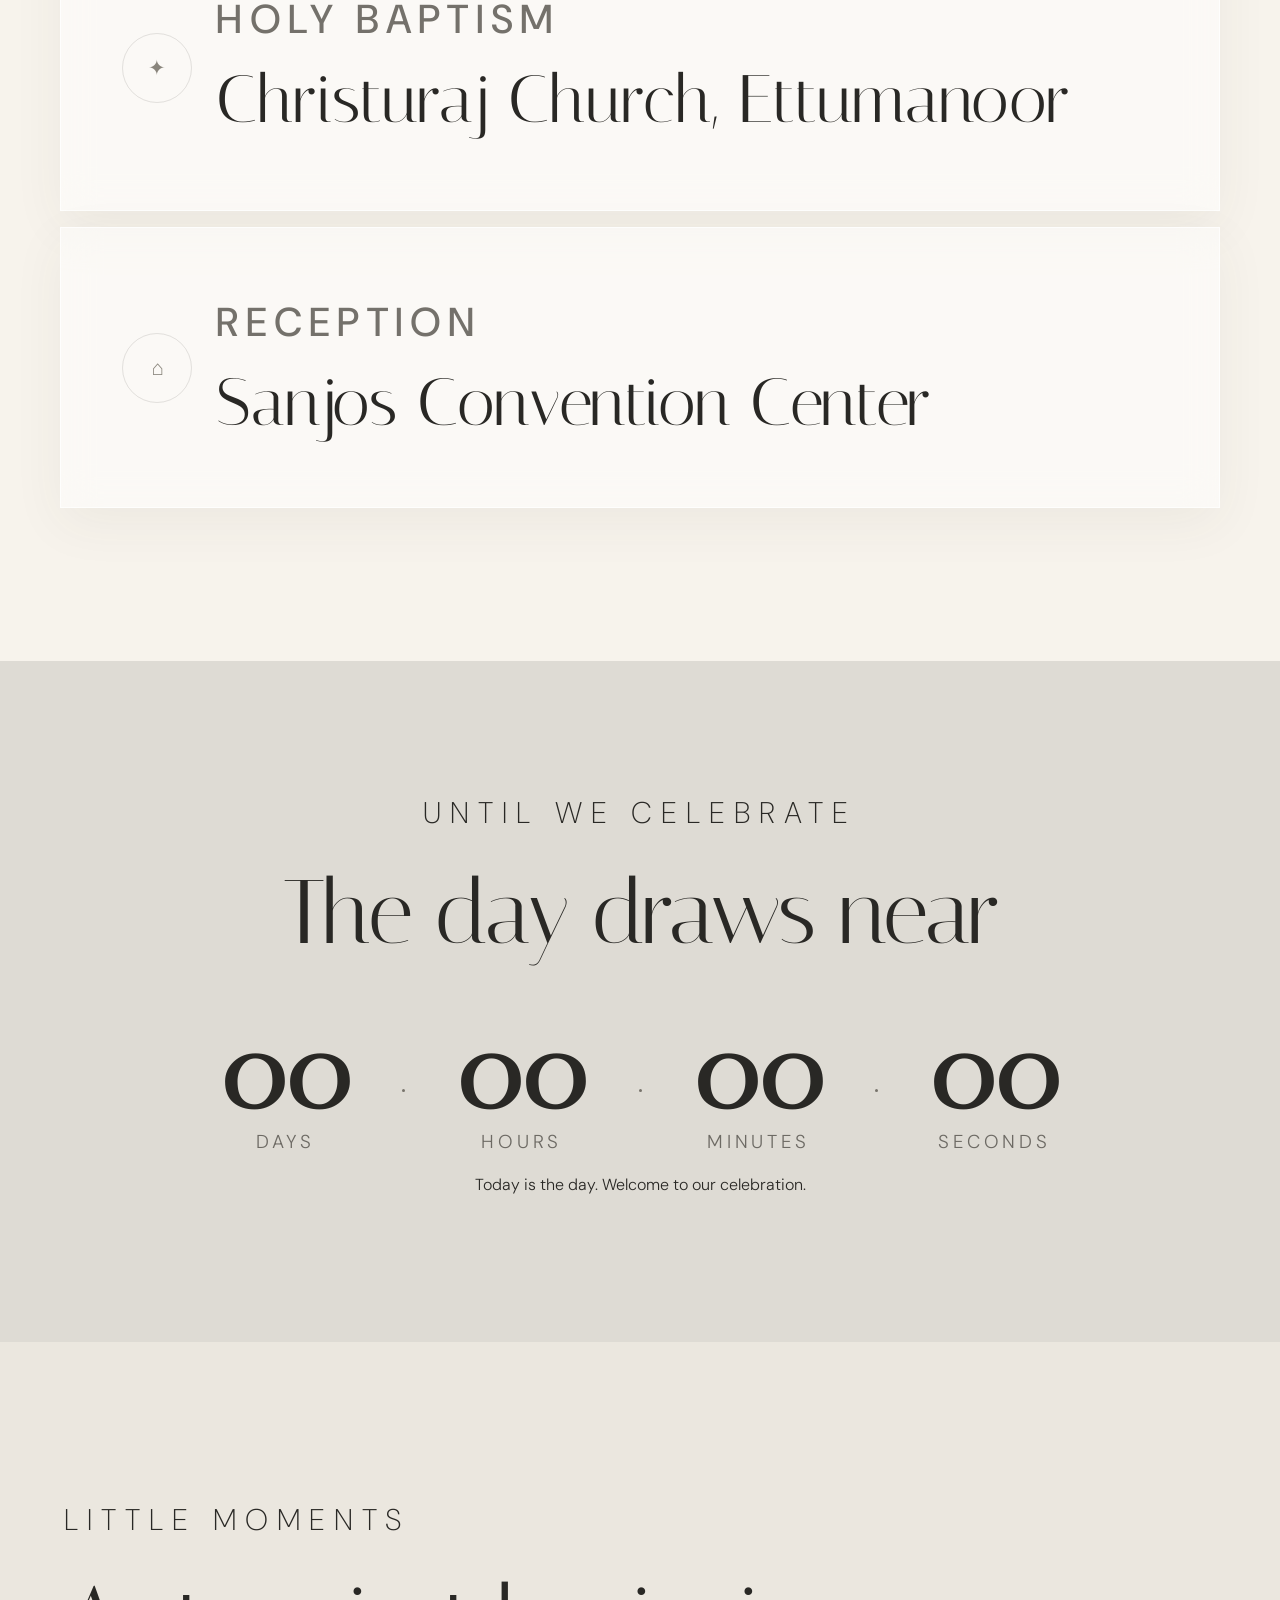
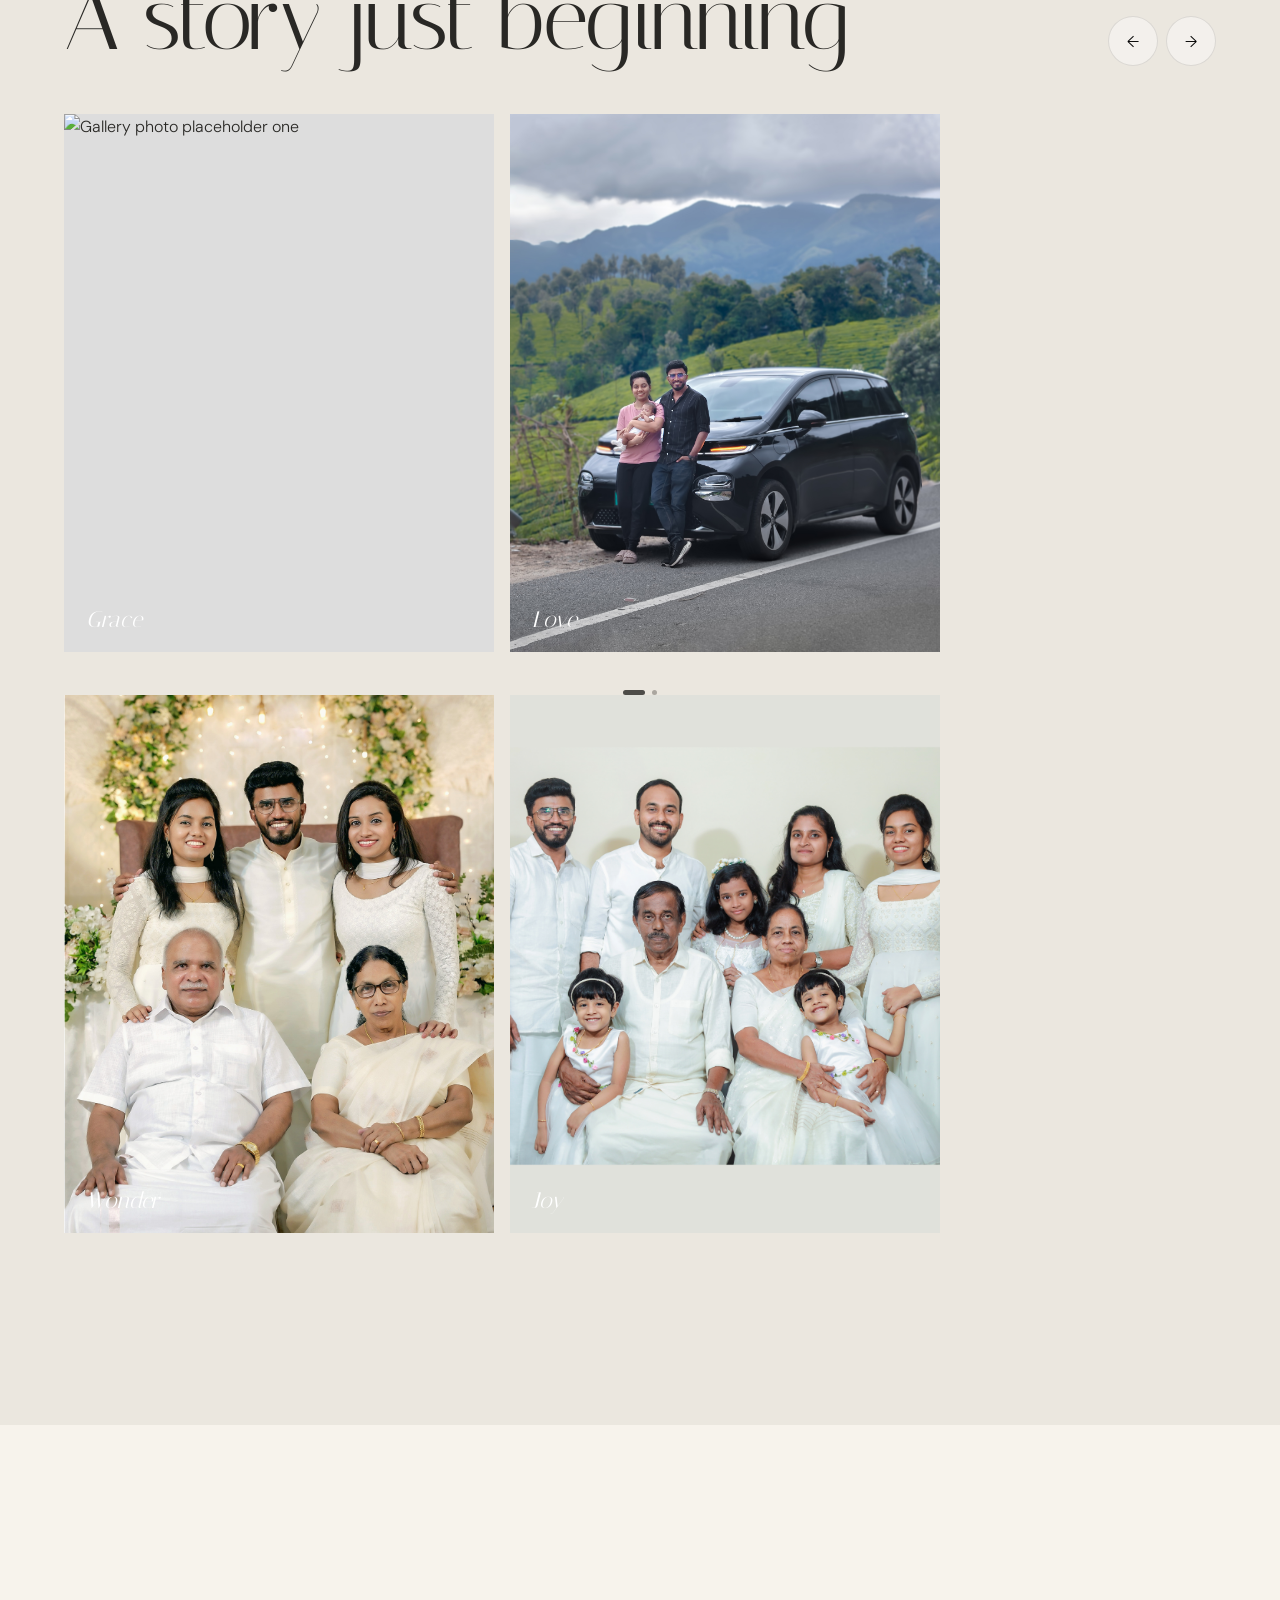
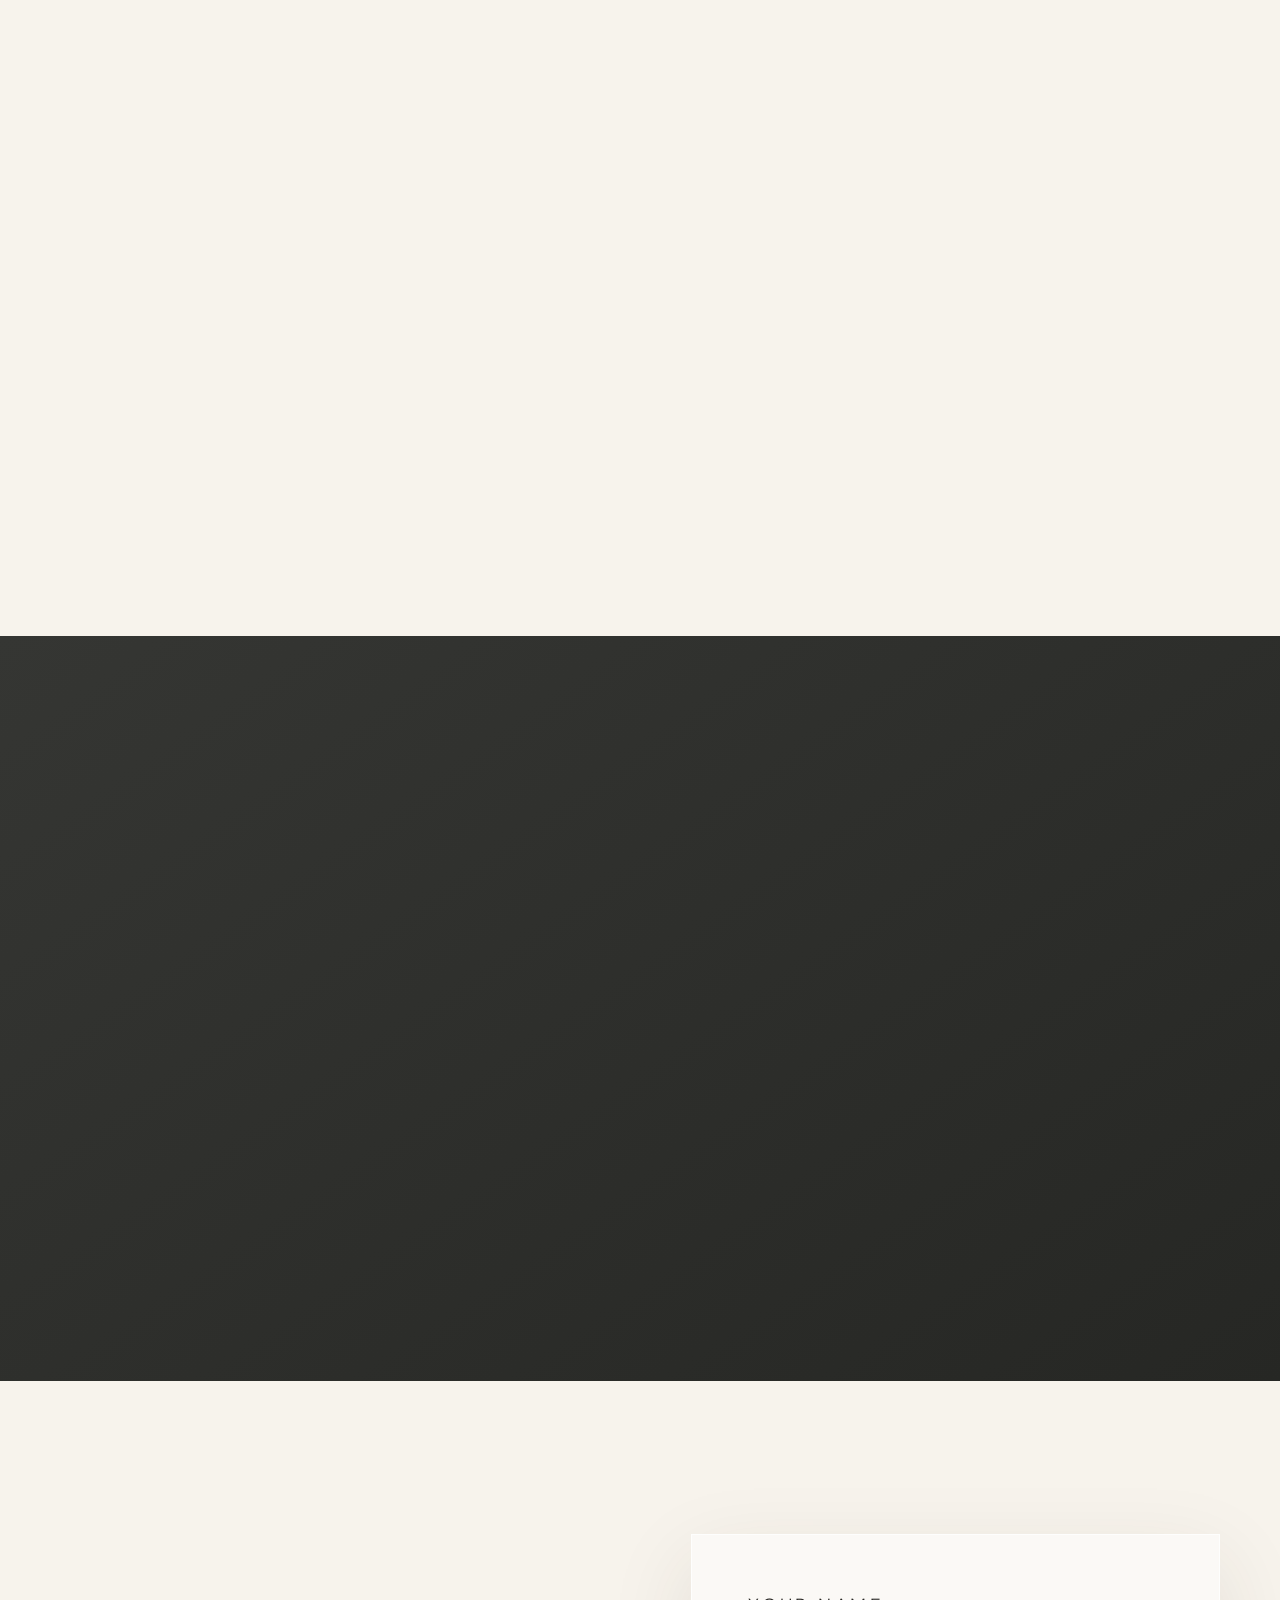
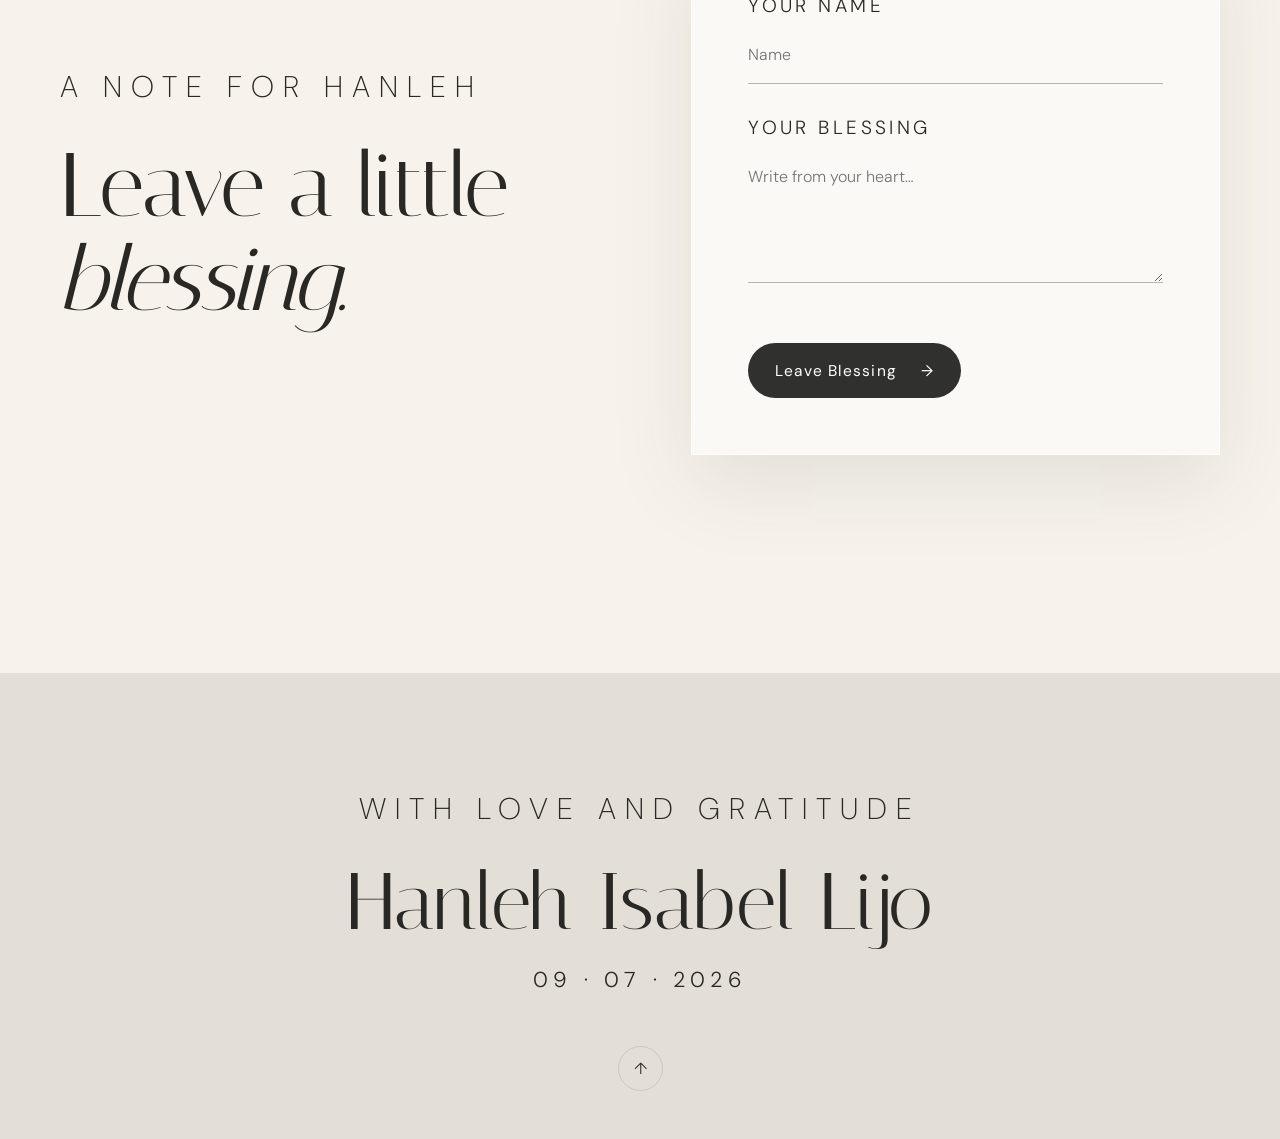
==== commit 6a1420e0: "Add files via upload" ====
--- a/index.html
+++ b/index.html
@@ -28,7 +28,7 @@
 <body>
 <a class="skip" href="#main">Skip to invitation</a>
 <div class="particles" aria-hidden="true"><i></i><i></i><i></i><i></i><i></i></div>
-<button class="music" id="music" type="button" aria-label="Play background music" aria-pressed="false"><b>♪</b><span>Music</span></button>
+  
 
 <header class="hero" id="home">
   <div class="hero-image" aria-hidden="true"></div><div class="overlay"></div>
@@ -132,5 +132,8 @@
 <footer><p class="eyebrow">With love and gratitude</p><h2>Hanleh Isabel Lijo</h2><p>09 · 07 · 2026</p><a href="#home" aria-label="Back to top">↑</a></footer>
 <noscript><p class="noscript">Please enable JavaScript for the live countdown and interactions.</p></noscript>
 <script src="script.js"></script>
+<audio id="bgMusic" loop preload="auto">
+    <source src="assets/bgmusic.mp3" type="audio/mpeg">
+</audio>
 </body>
 </html>
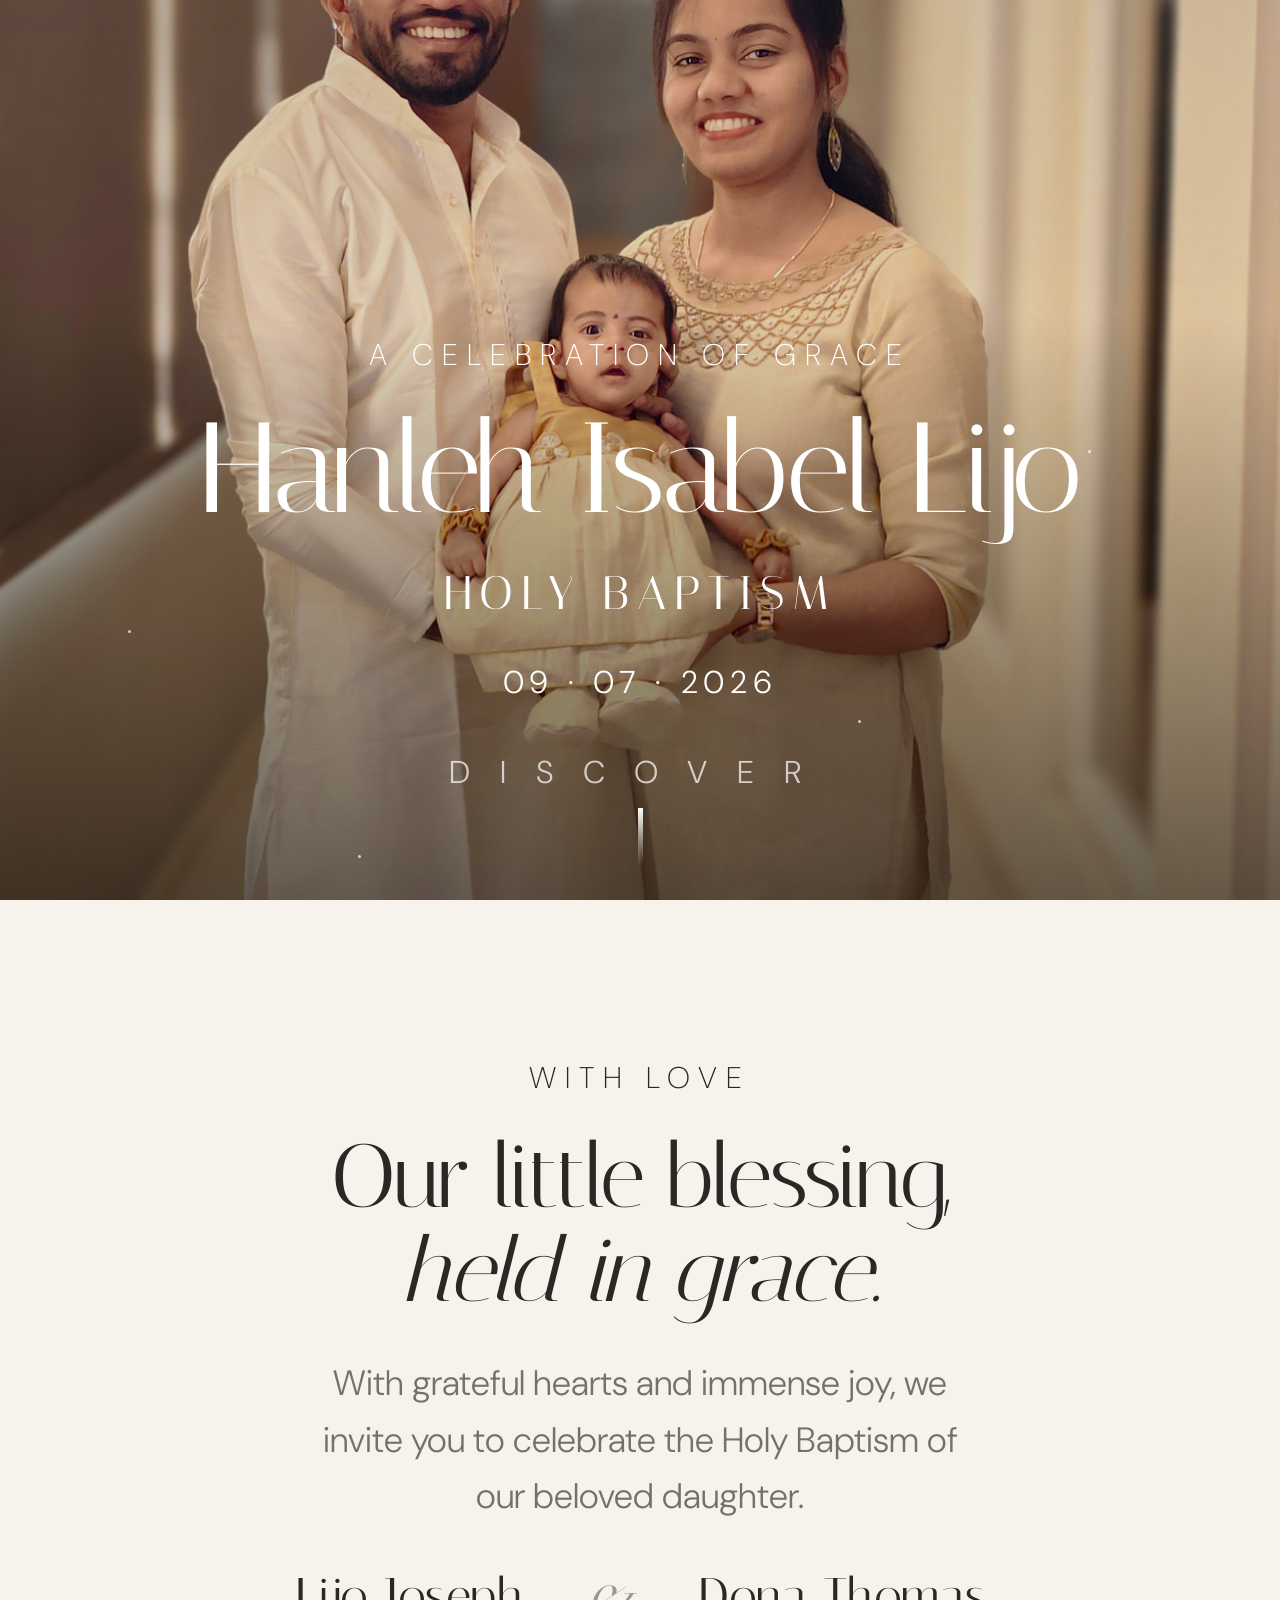
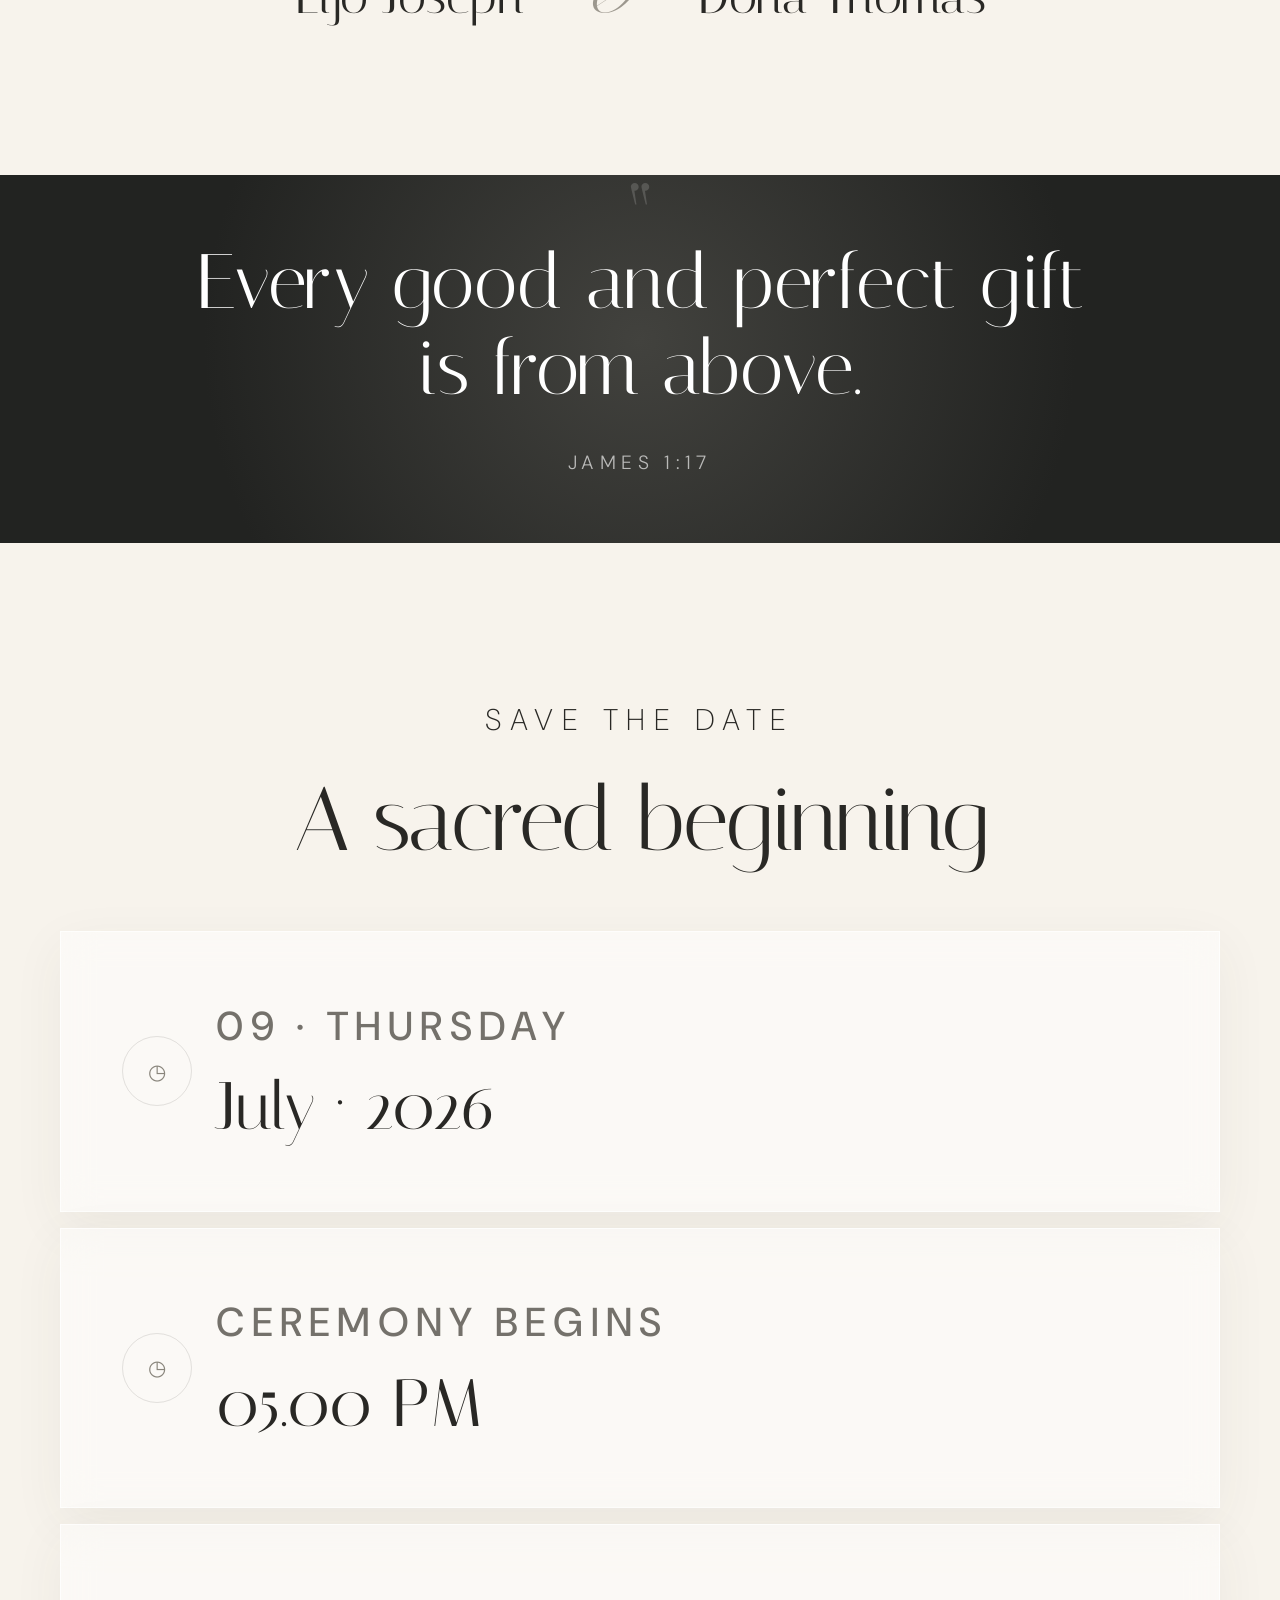
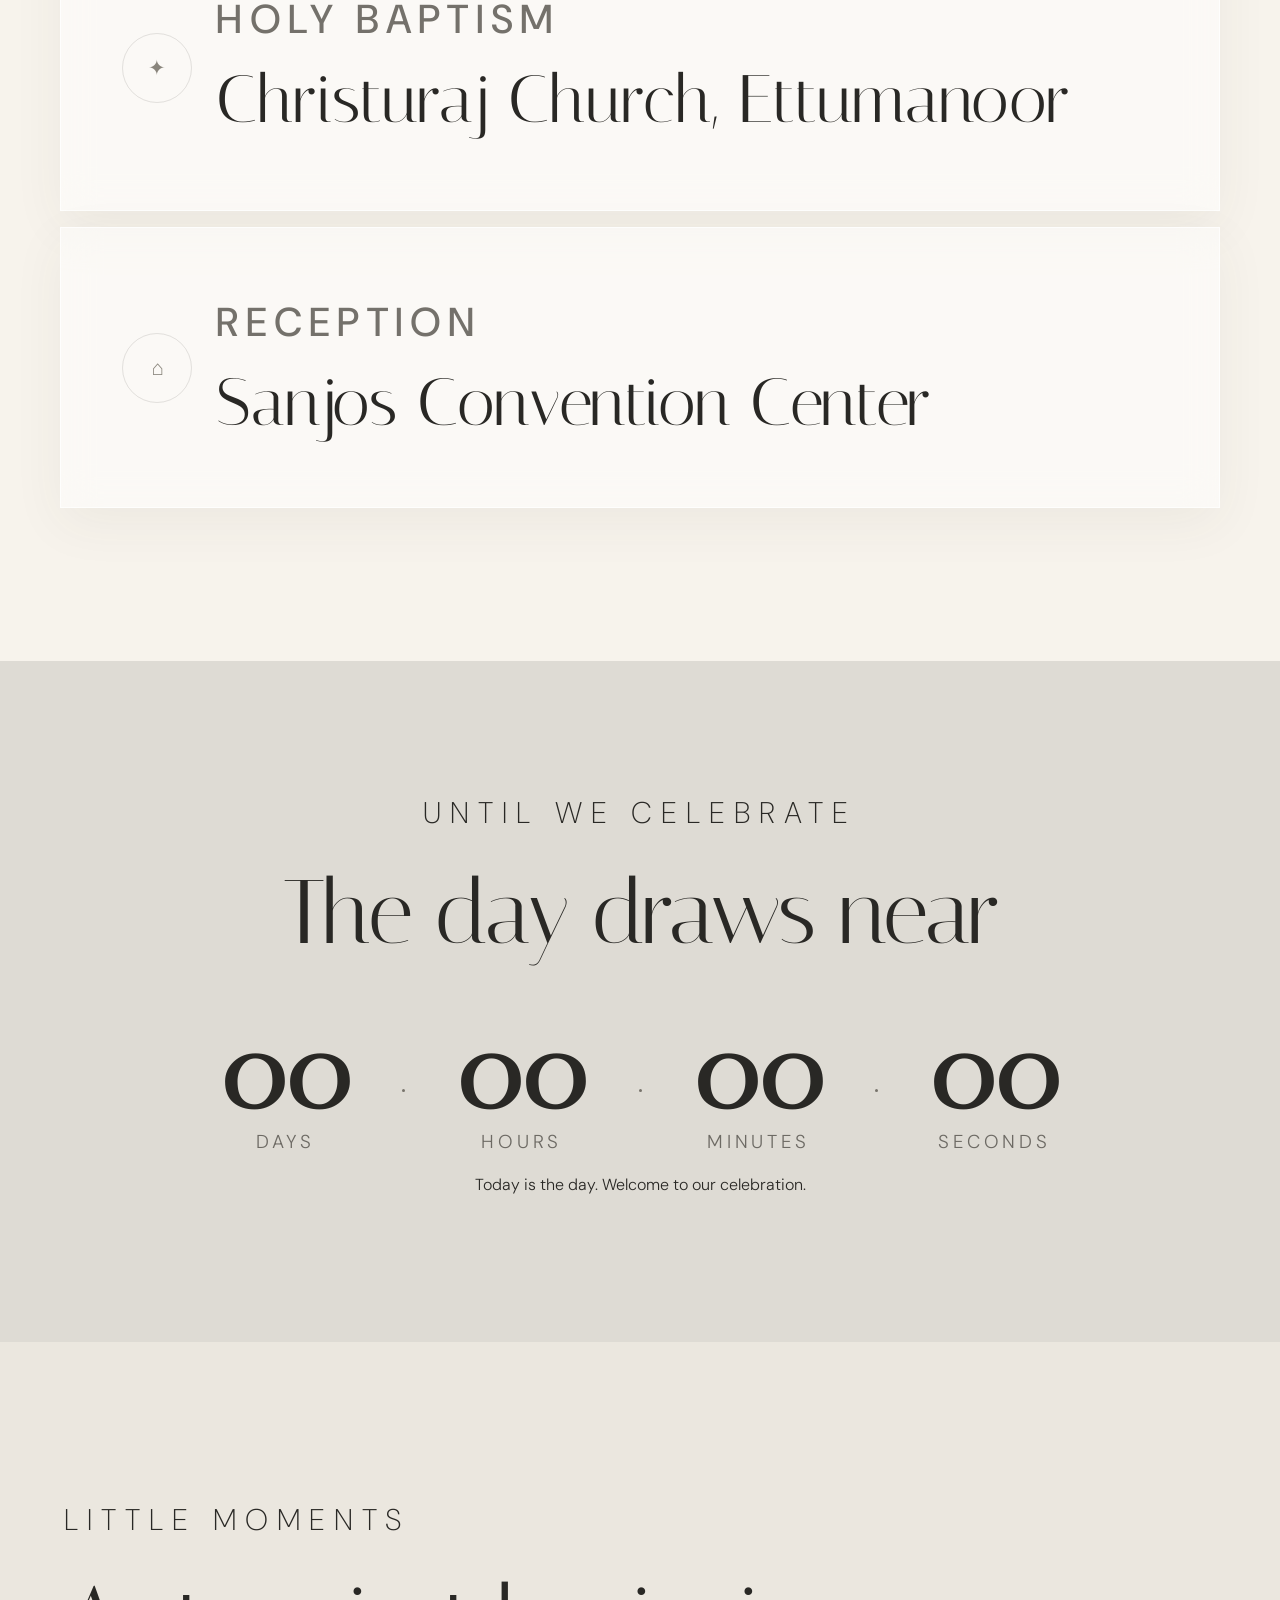
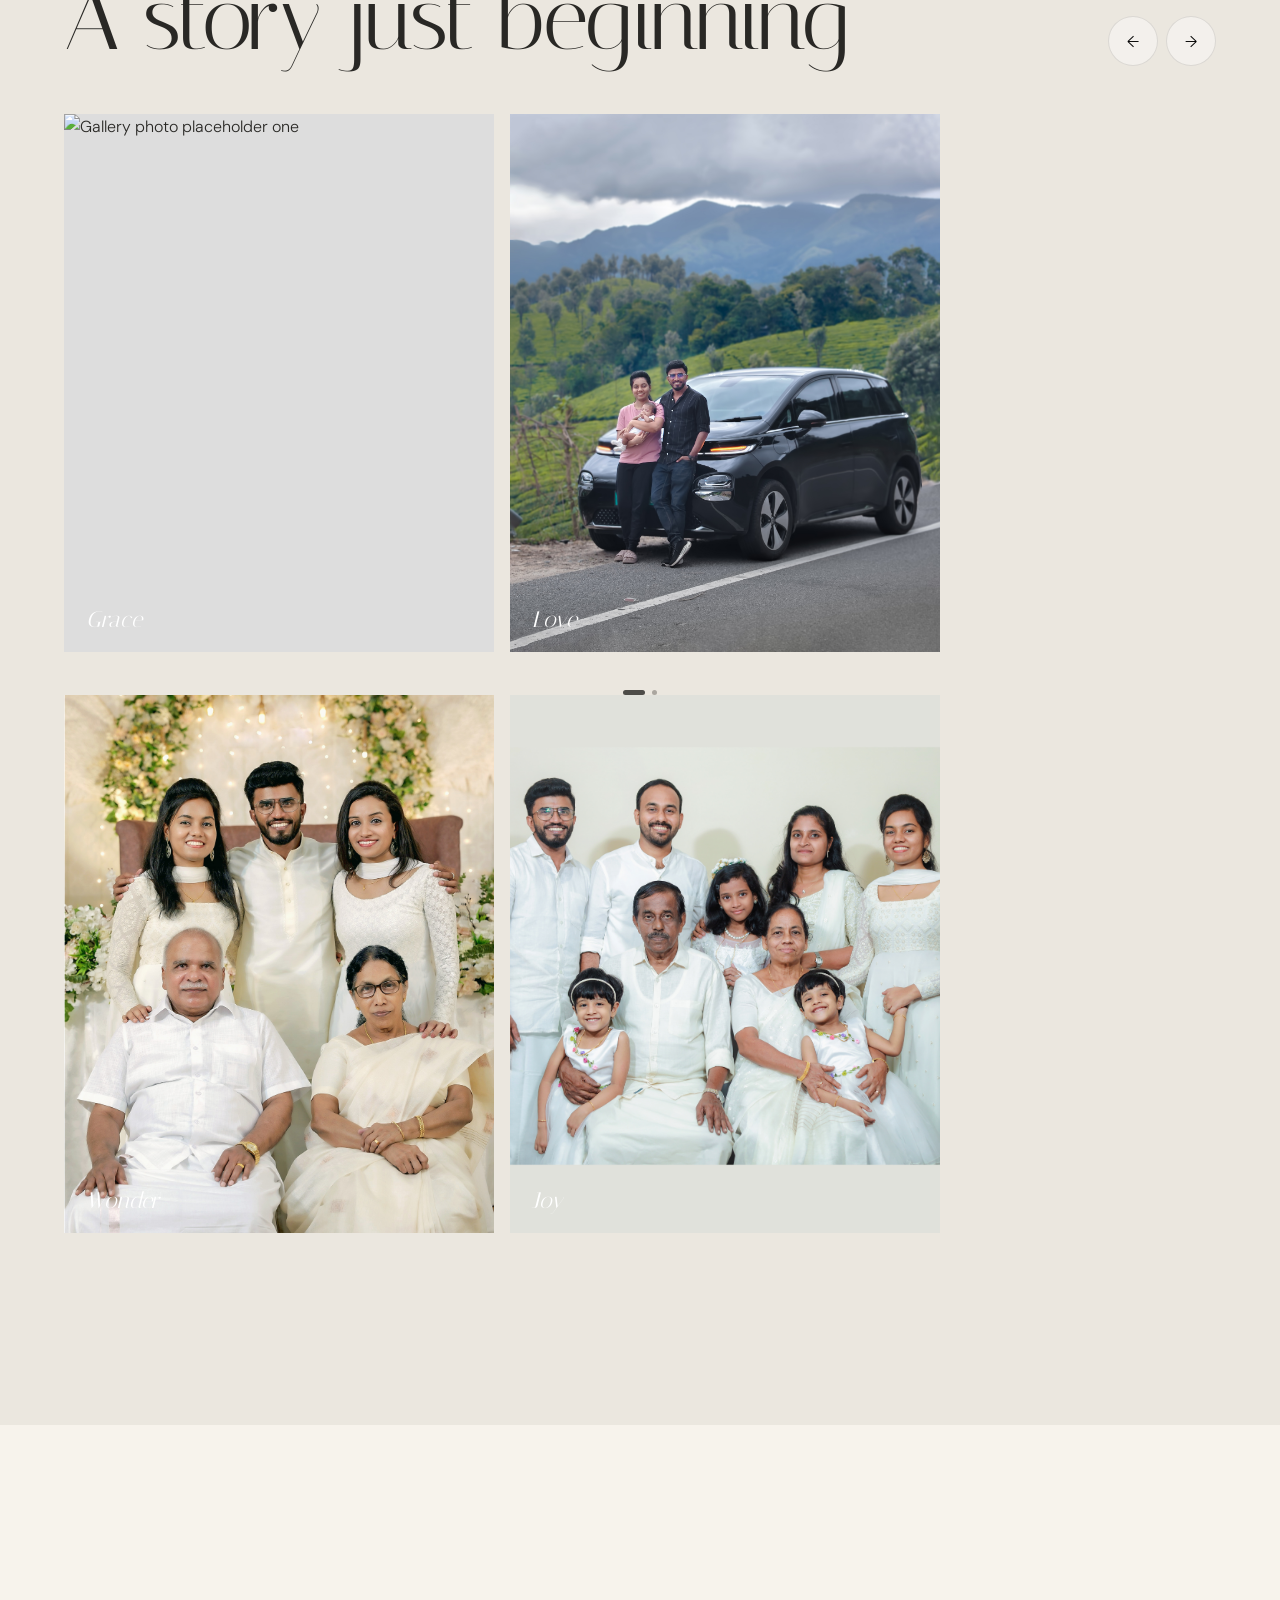
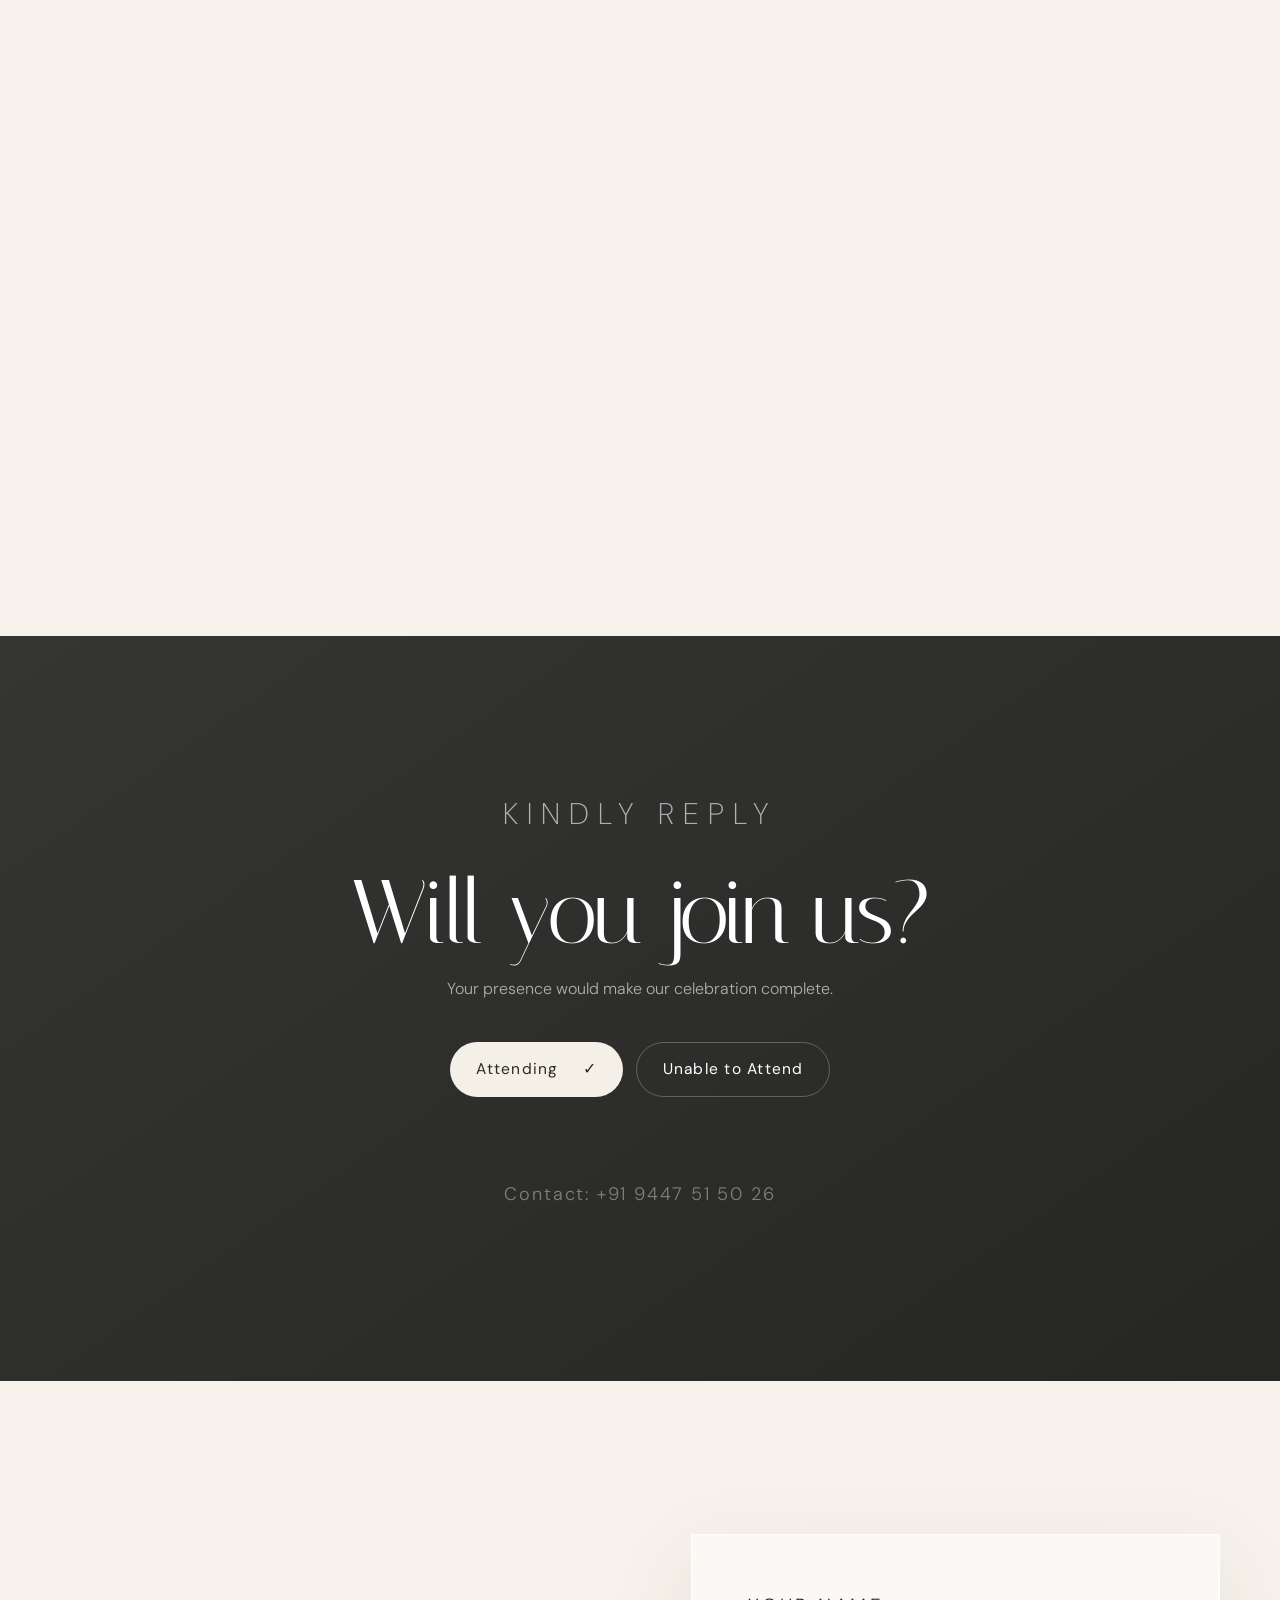
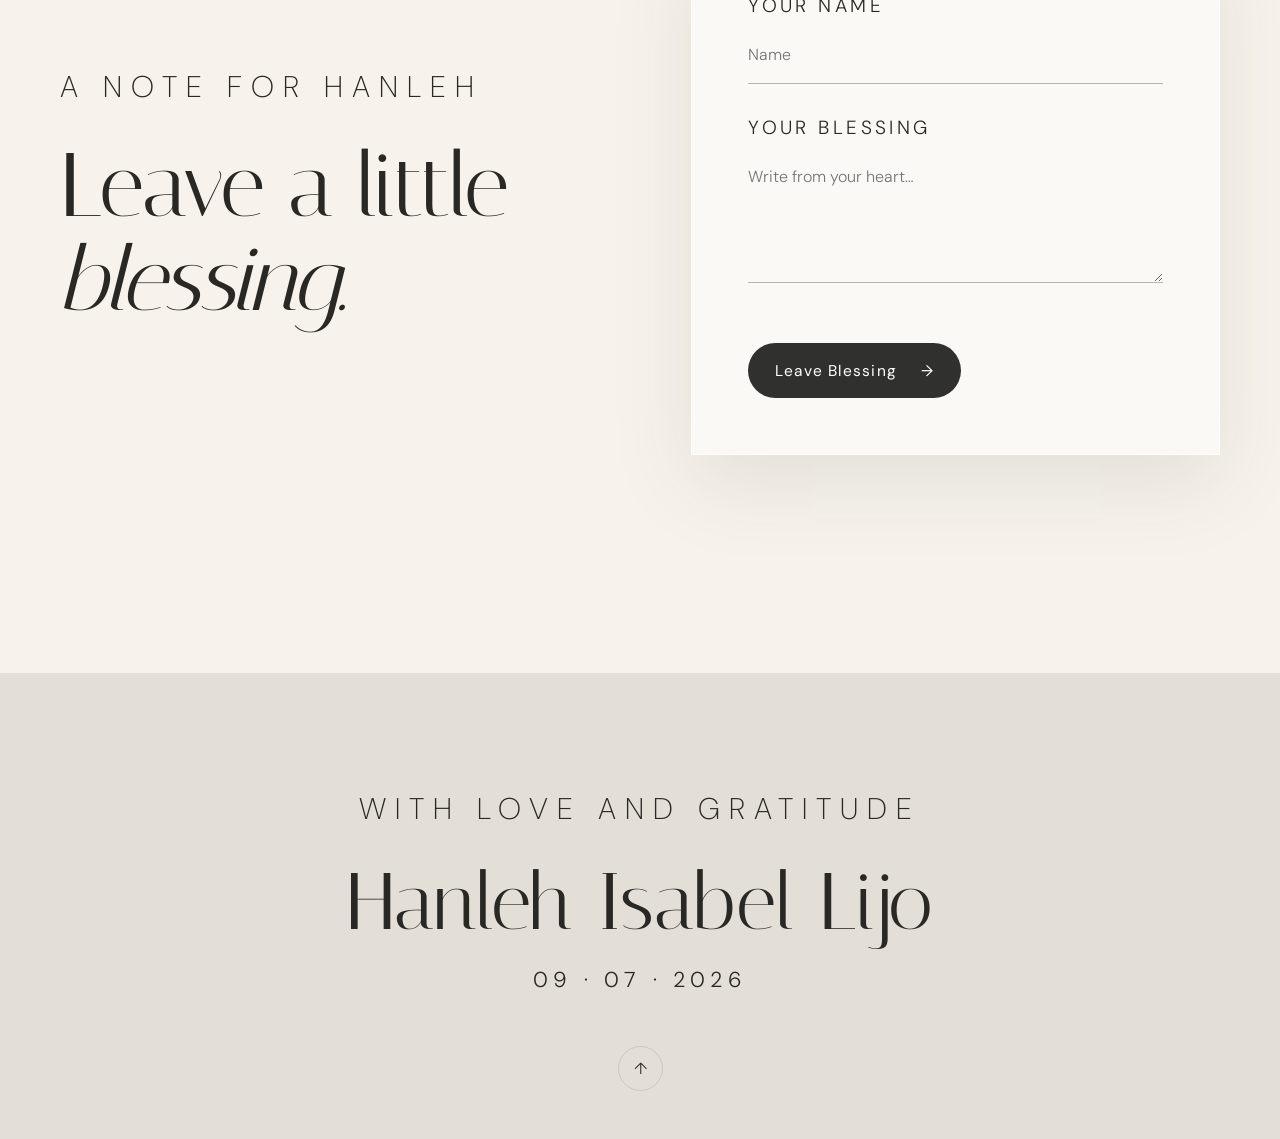
==== commit c42f4225: "Add files via upload" ====
--- a/index.html
+++ b/index.html
@@ -131,9 +131,10 @@
 
 <footer><p class="eyebrow">With love and gratitude</p><h2>Hanleh Isabel Lijo</h2><p>09 · 07 · 2026</p><a href="#home" aria-label="Back to top">↑</a></footer>
 <noscript><p class="noscript">Please enable JavaScript for the live countdown and interactions.</p></noscript>
-<script src="script.js"></script>
 <audio id="bgMusic" loop preload="auto">
     <source src="assets/bgmusic.mp3" type="audio/mpeg">
 </audio>
+<script src="script.js"></script>
+
 </body>
 </html>
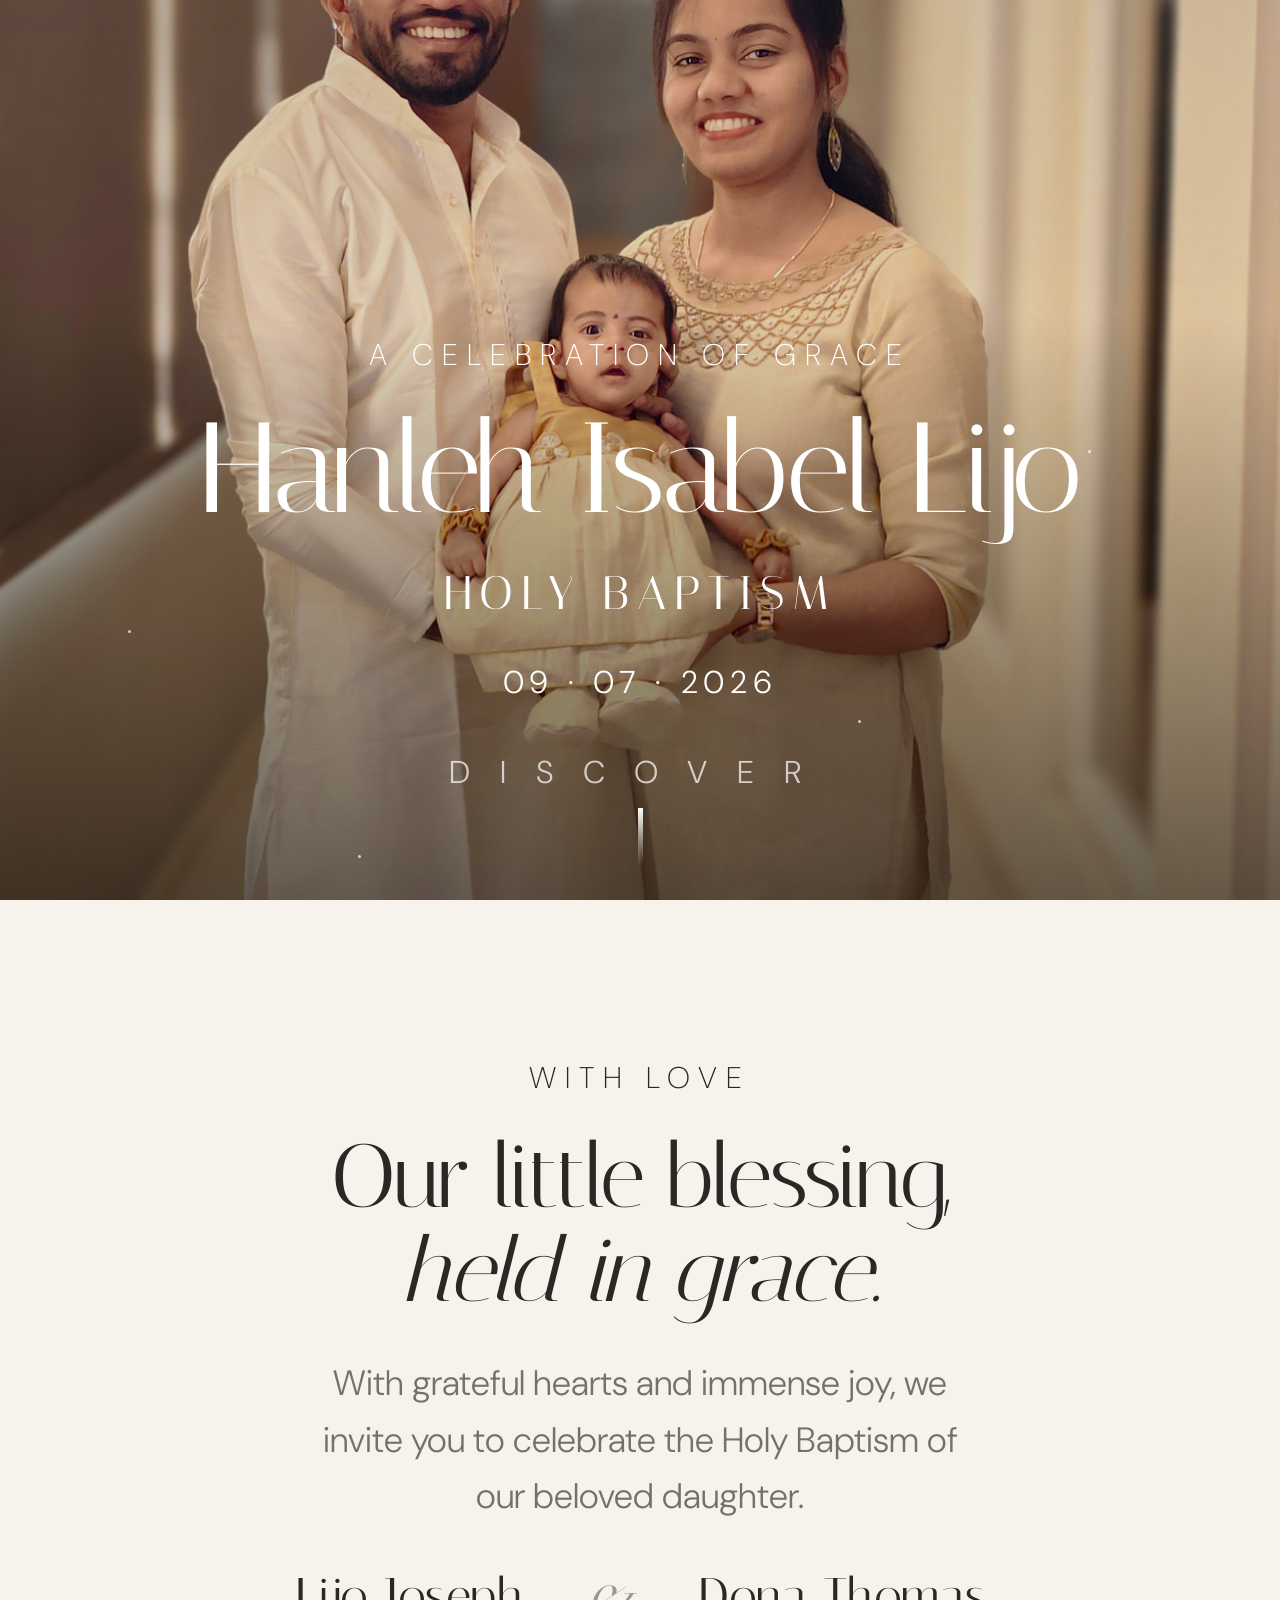
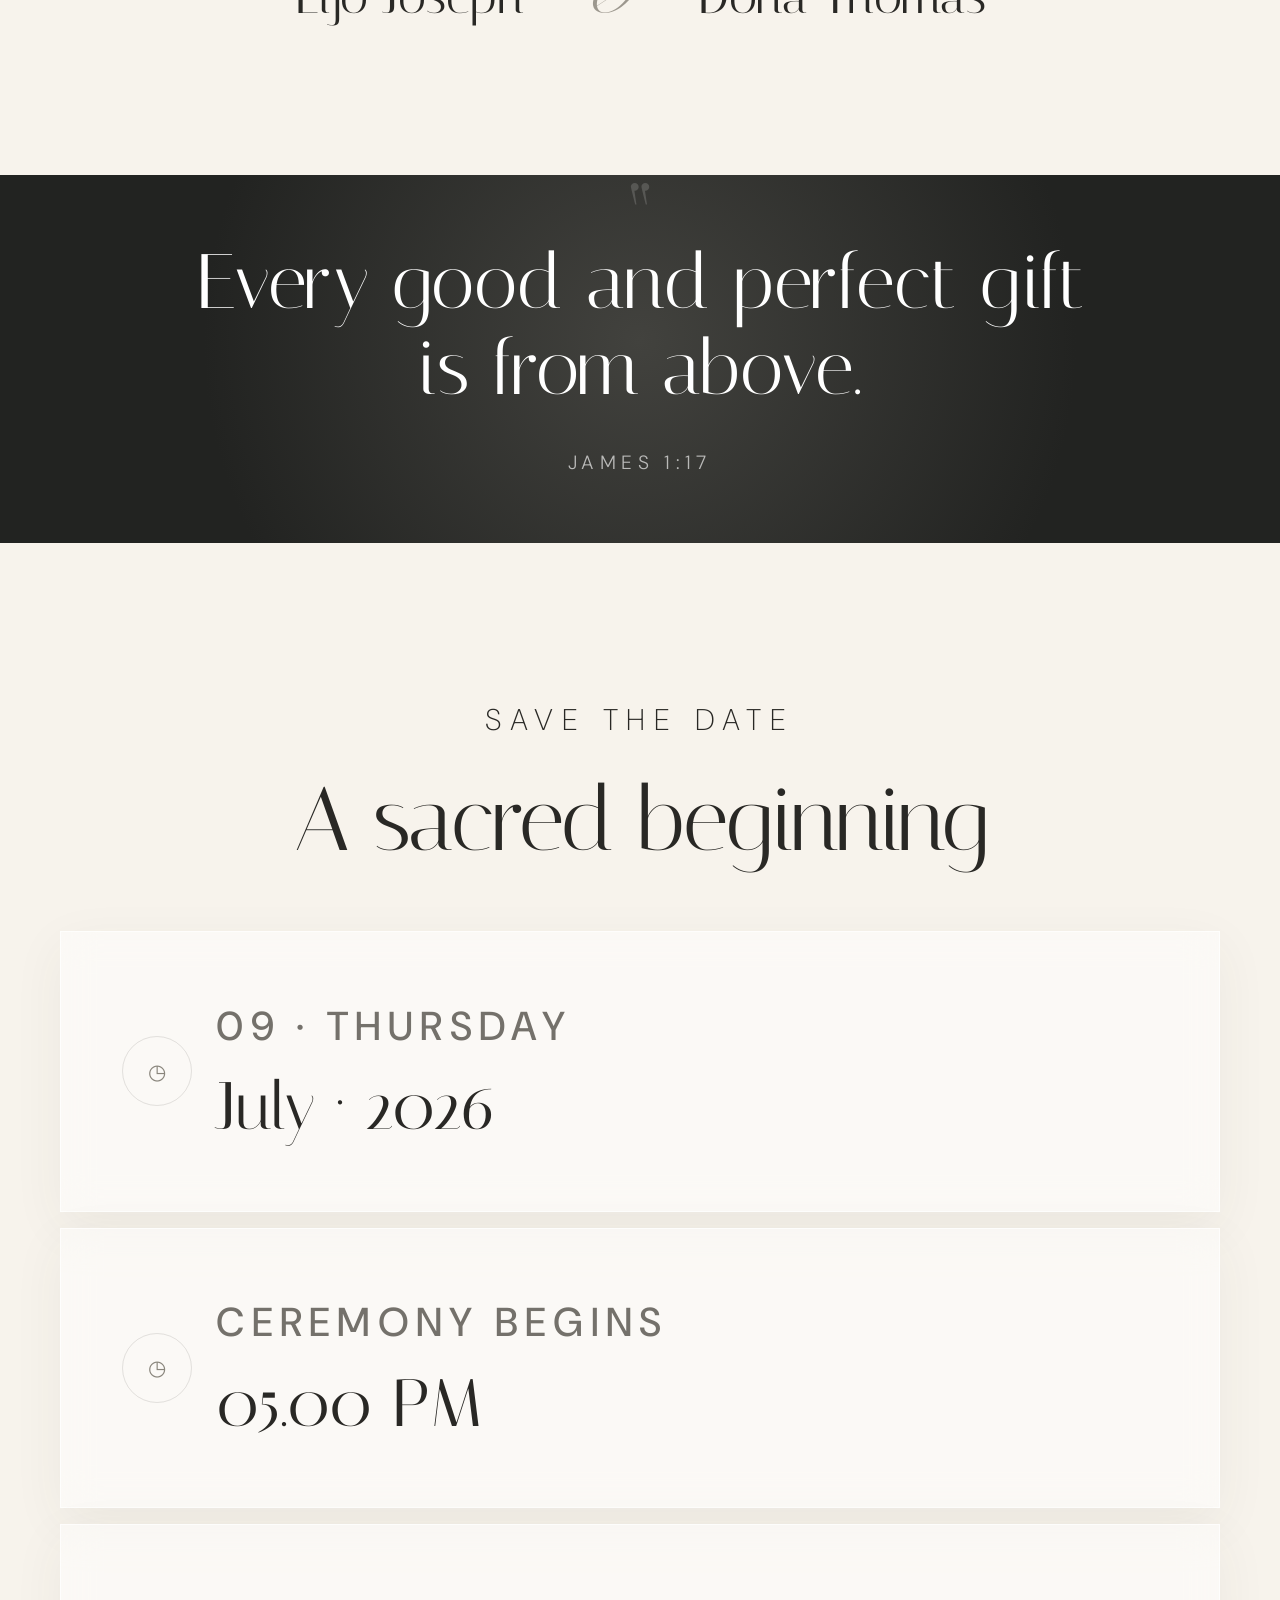
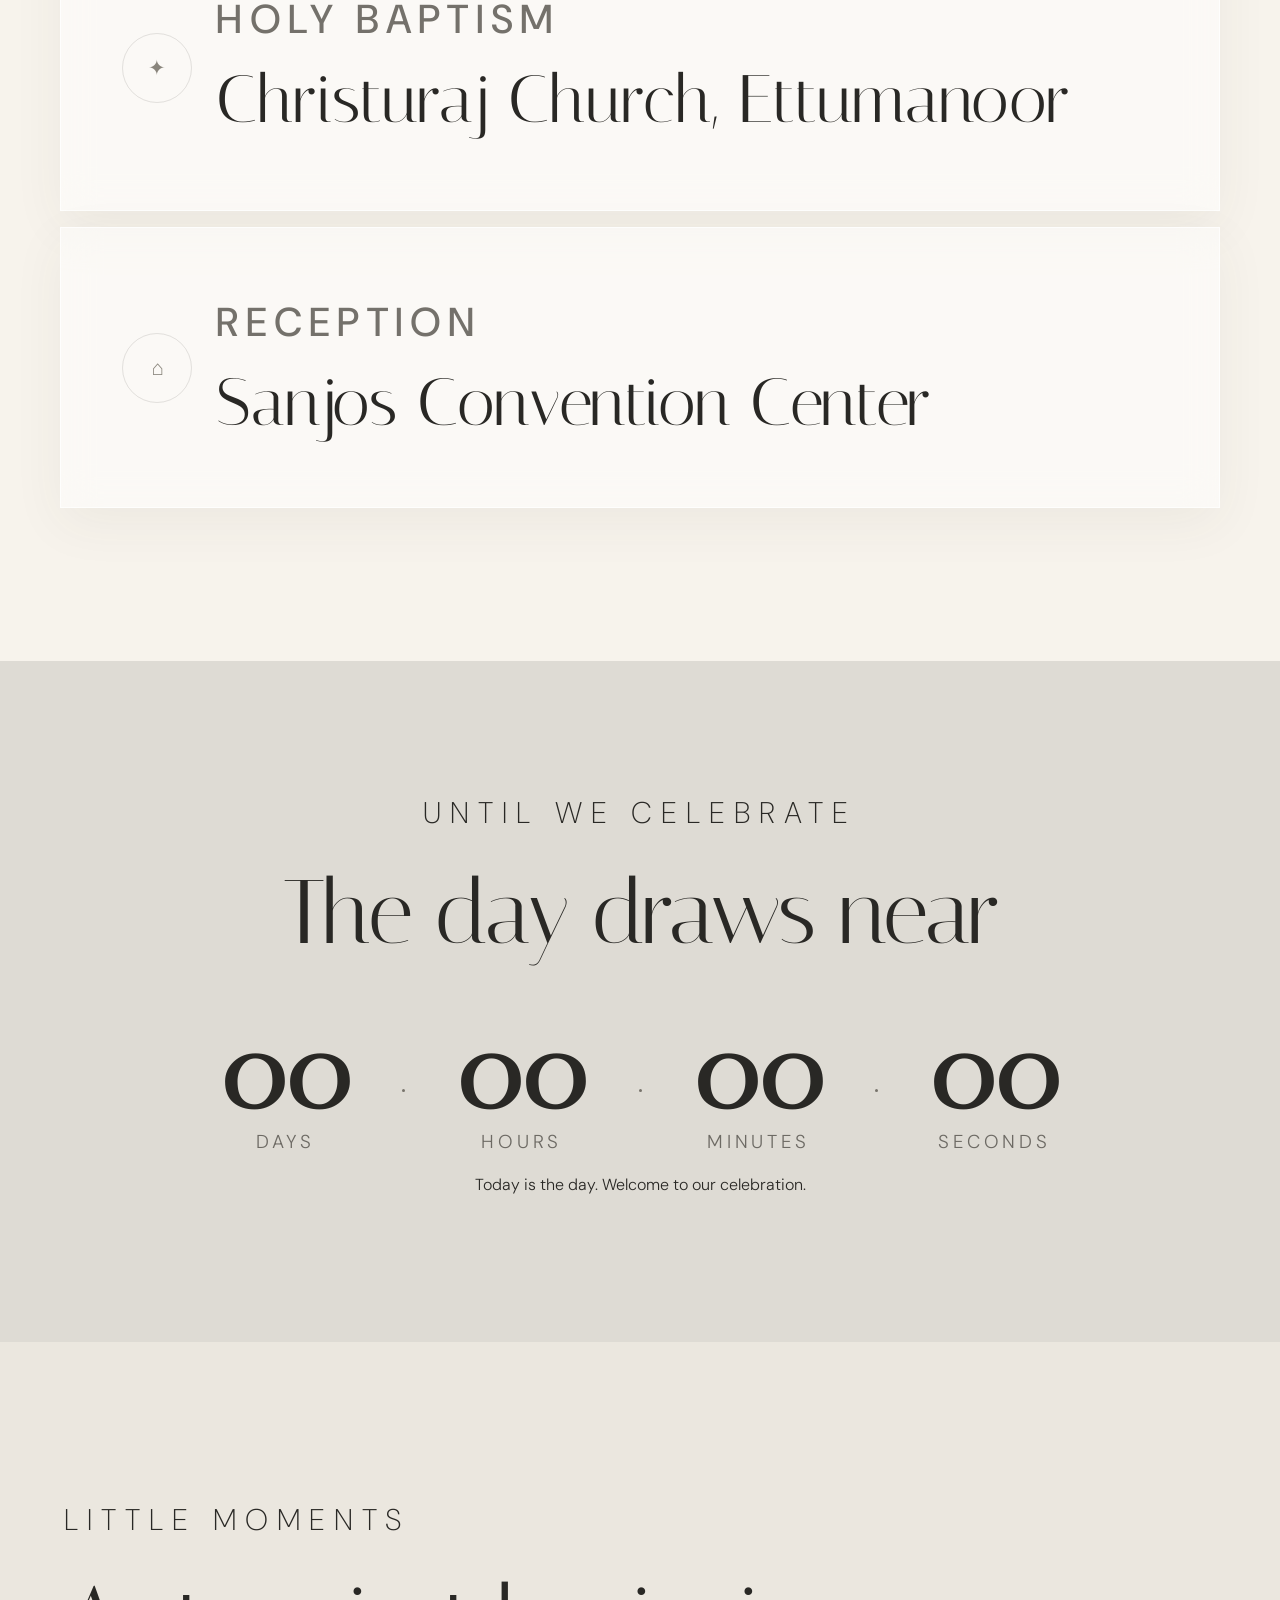
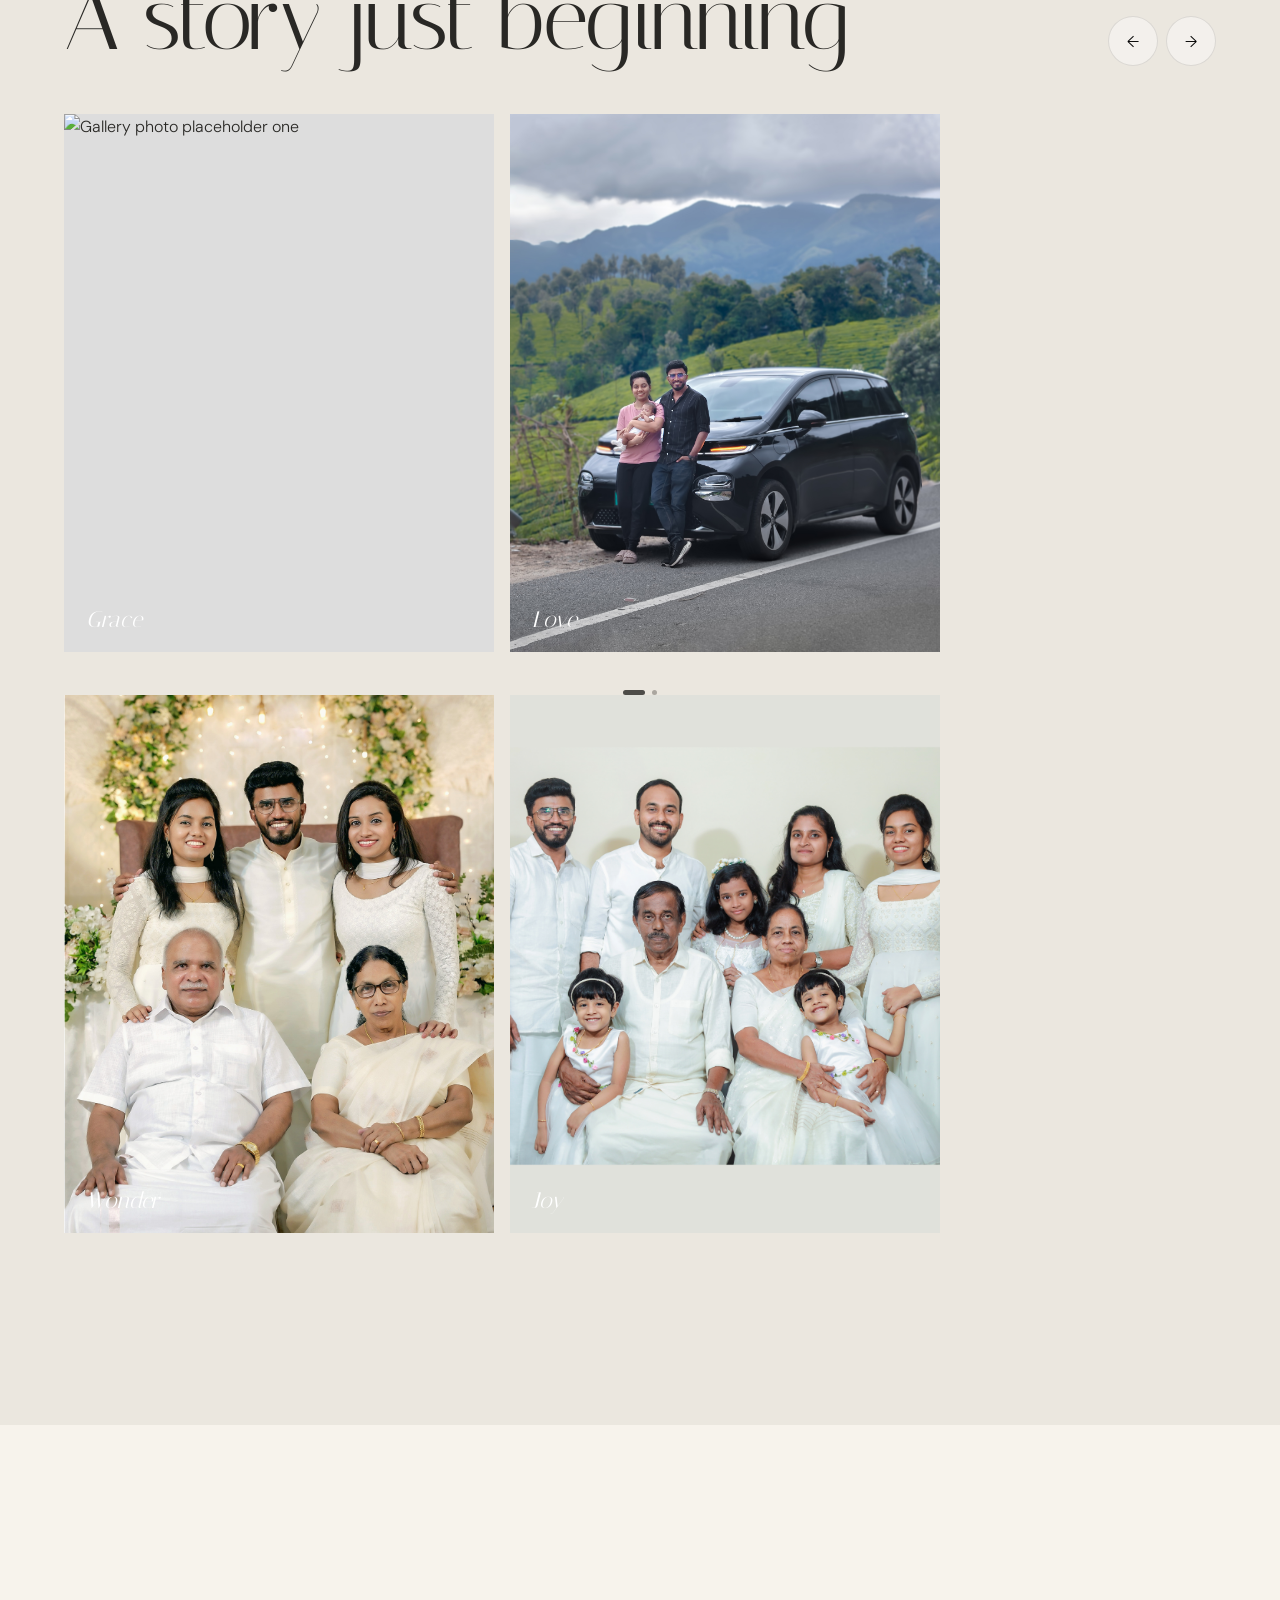
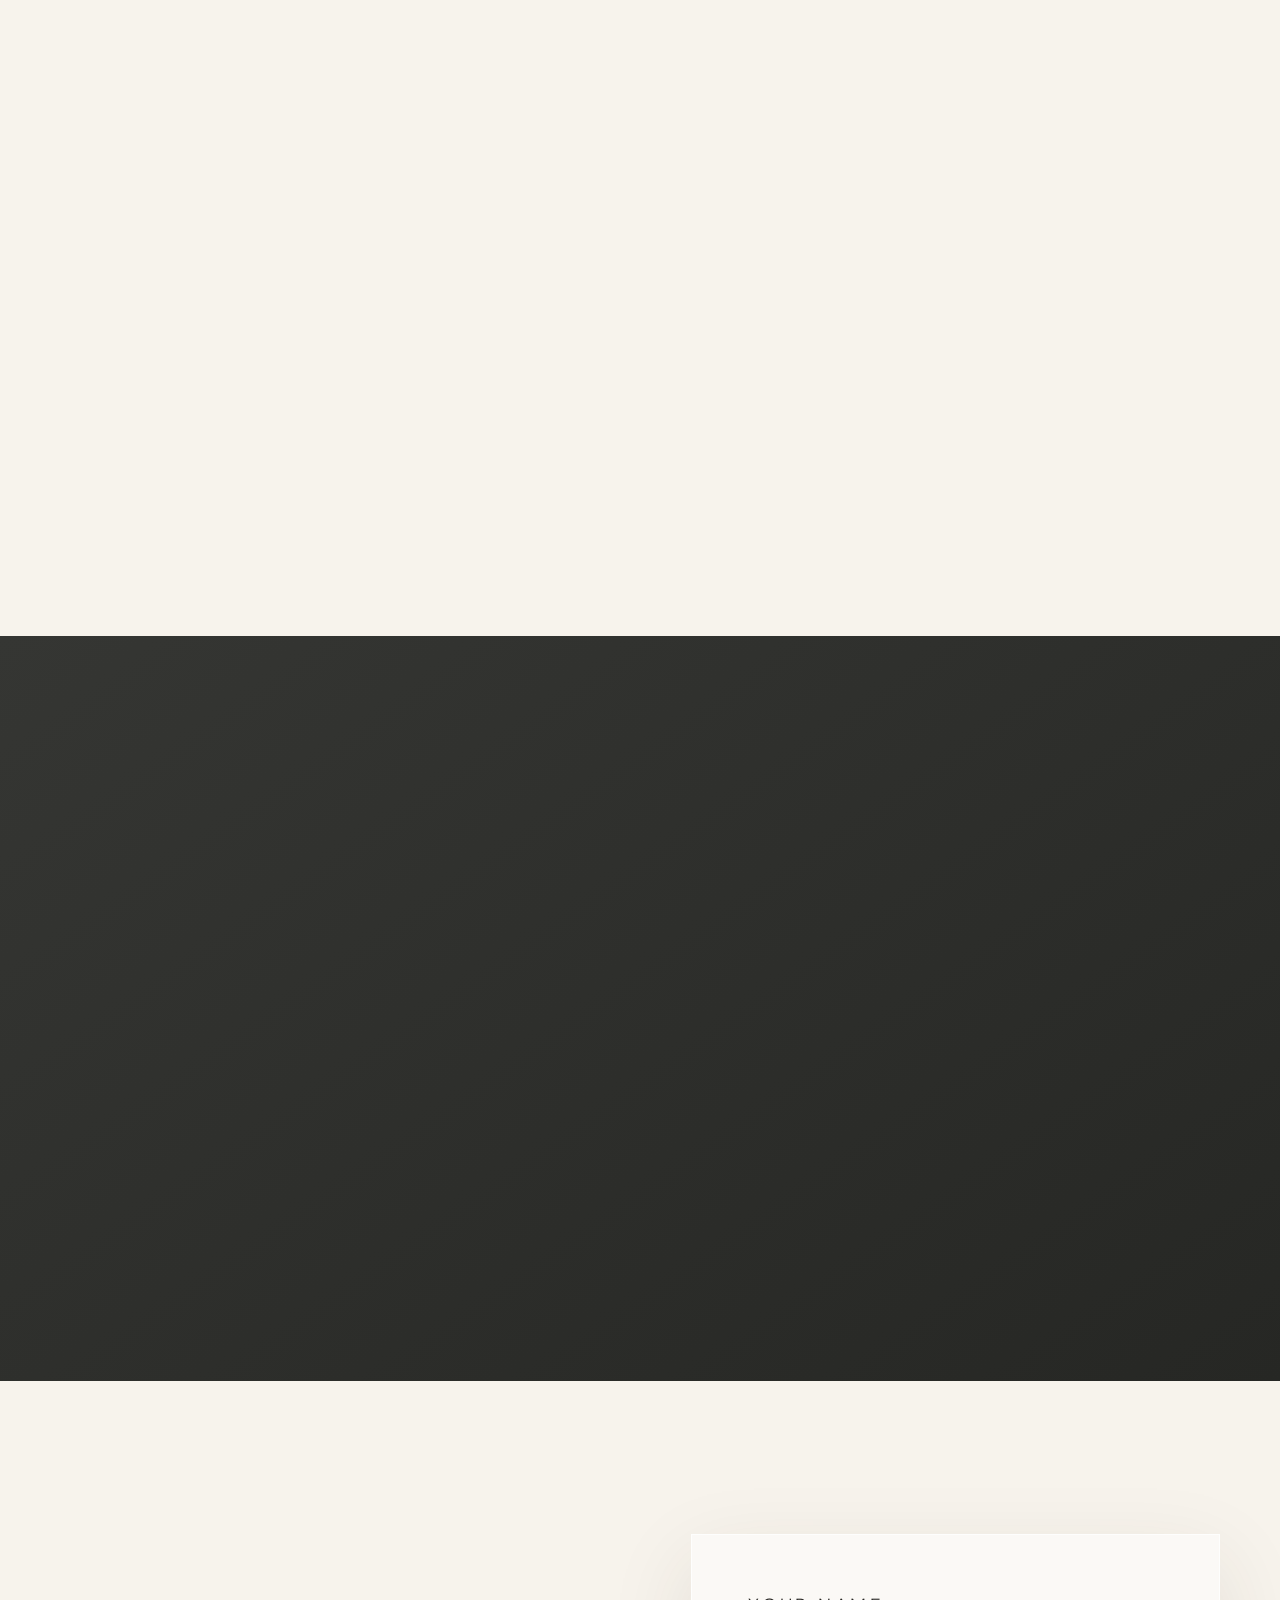
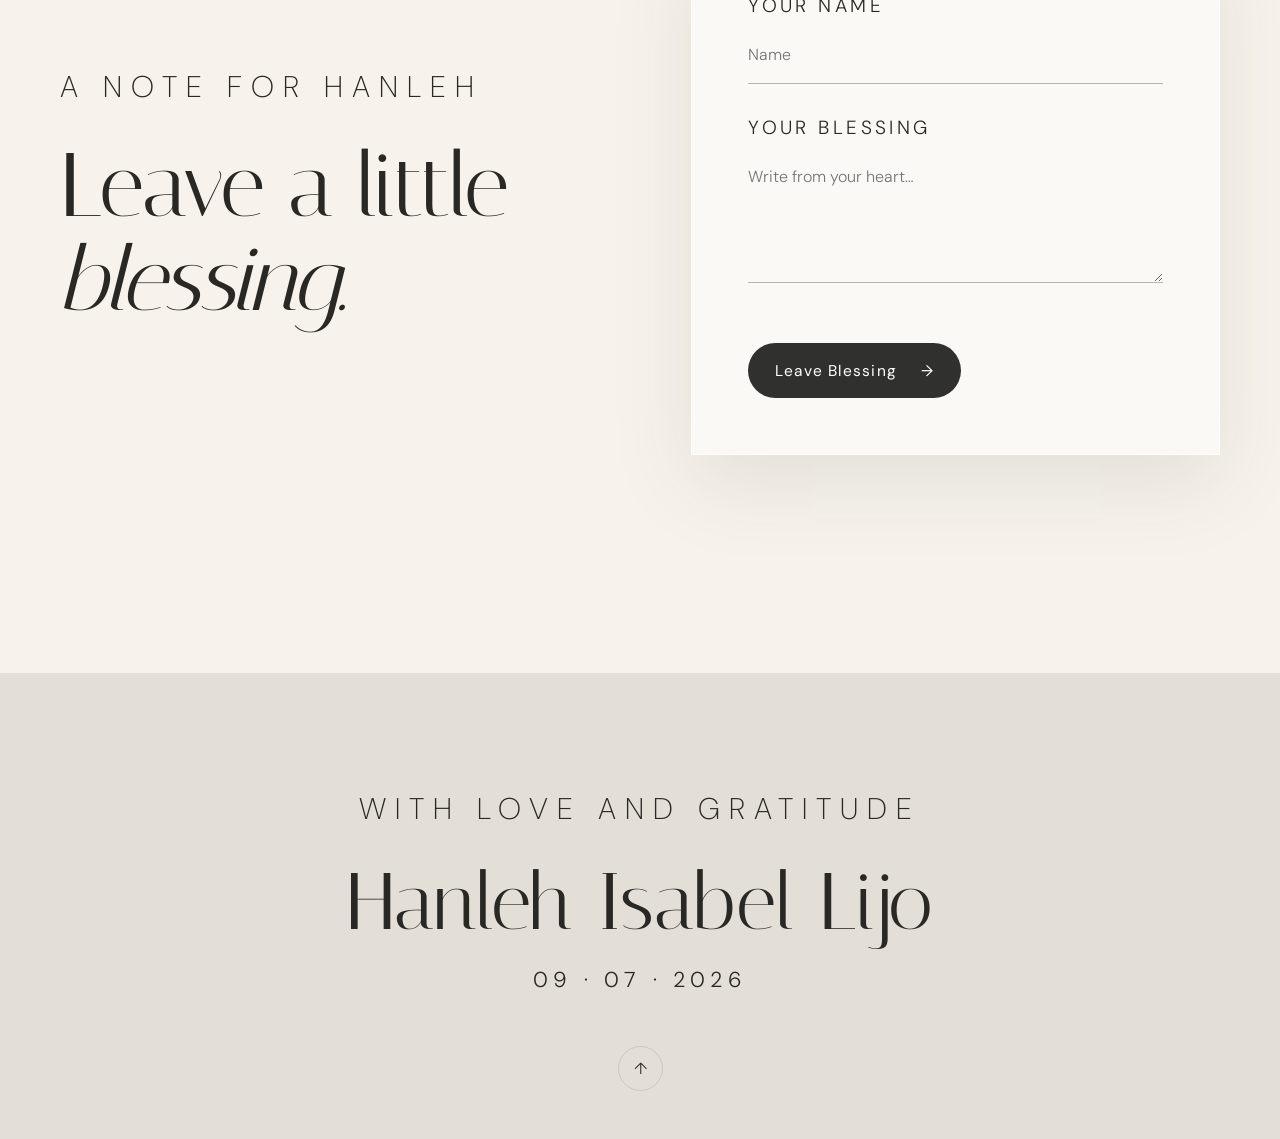
==== commit 61564073: "Add files via upload" ====
--- a/index.html
+++ b/index.html
@@ -131,10 +131,10 @@
 
 <footer><p class="eyebrow">With love and gratitude</p><h2>Hanleh Isabel Lijo</h2><p>09 · 07 · 2026</p><a href="#home" aria-label="Back to top">↑</a></footer>
 <noscript><p class="noscript">Please enable JavaScript for the live countdown and interactions.</p></noscript>
+
+<script src="script.js"></script>
 <audio id="bgMusic" loop preload="auto">
     <source src="assets/bgmusic.mp3" type="audio/mpeg">
 </audio>
-<script src="script.js"></script>
-
 </body>
 </html>
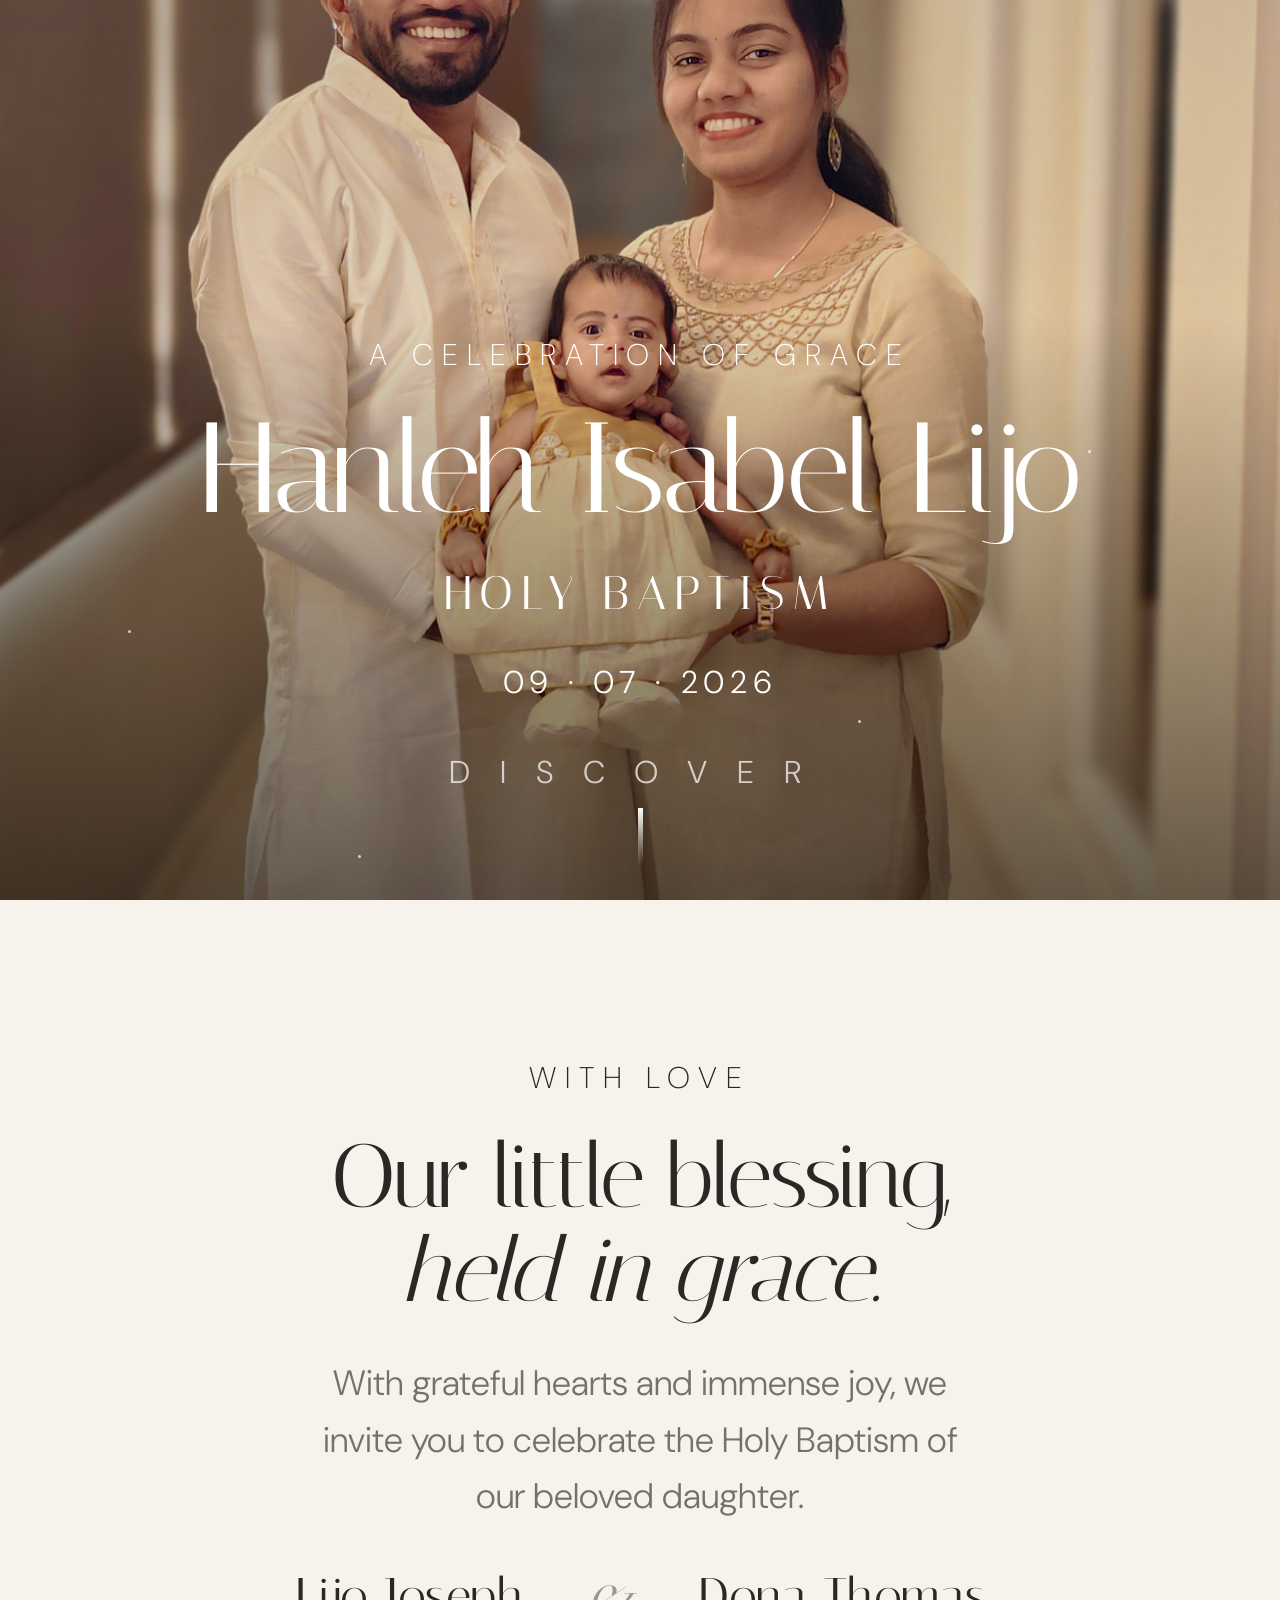
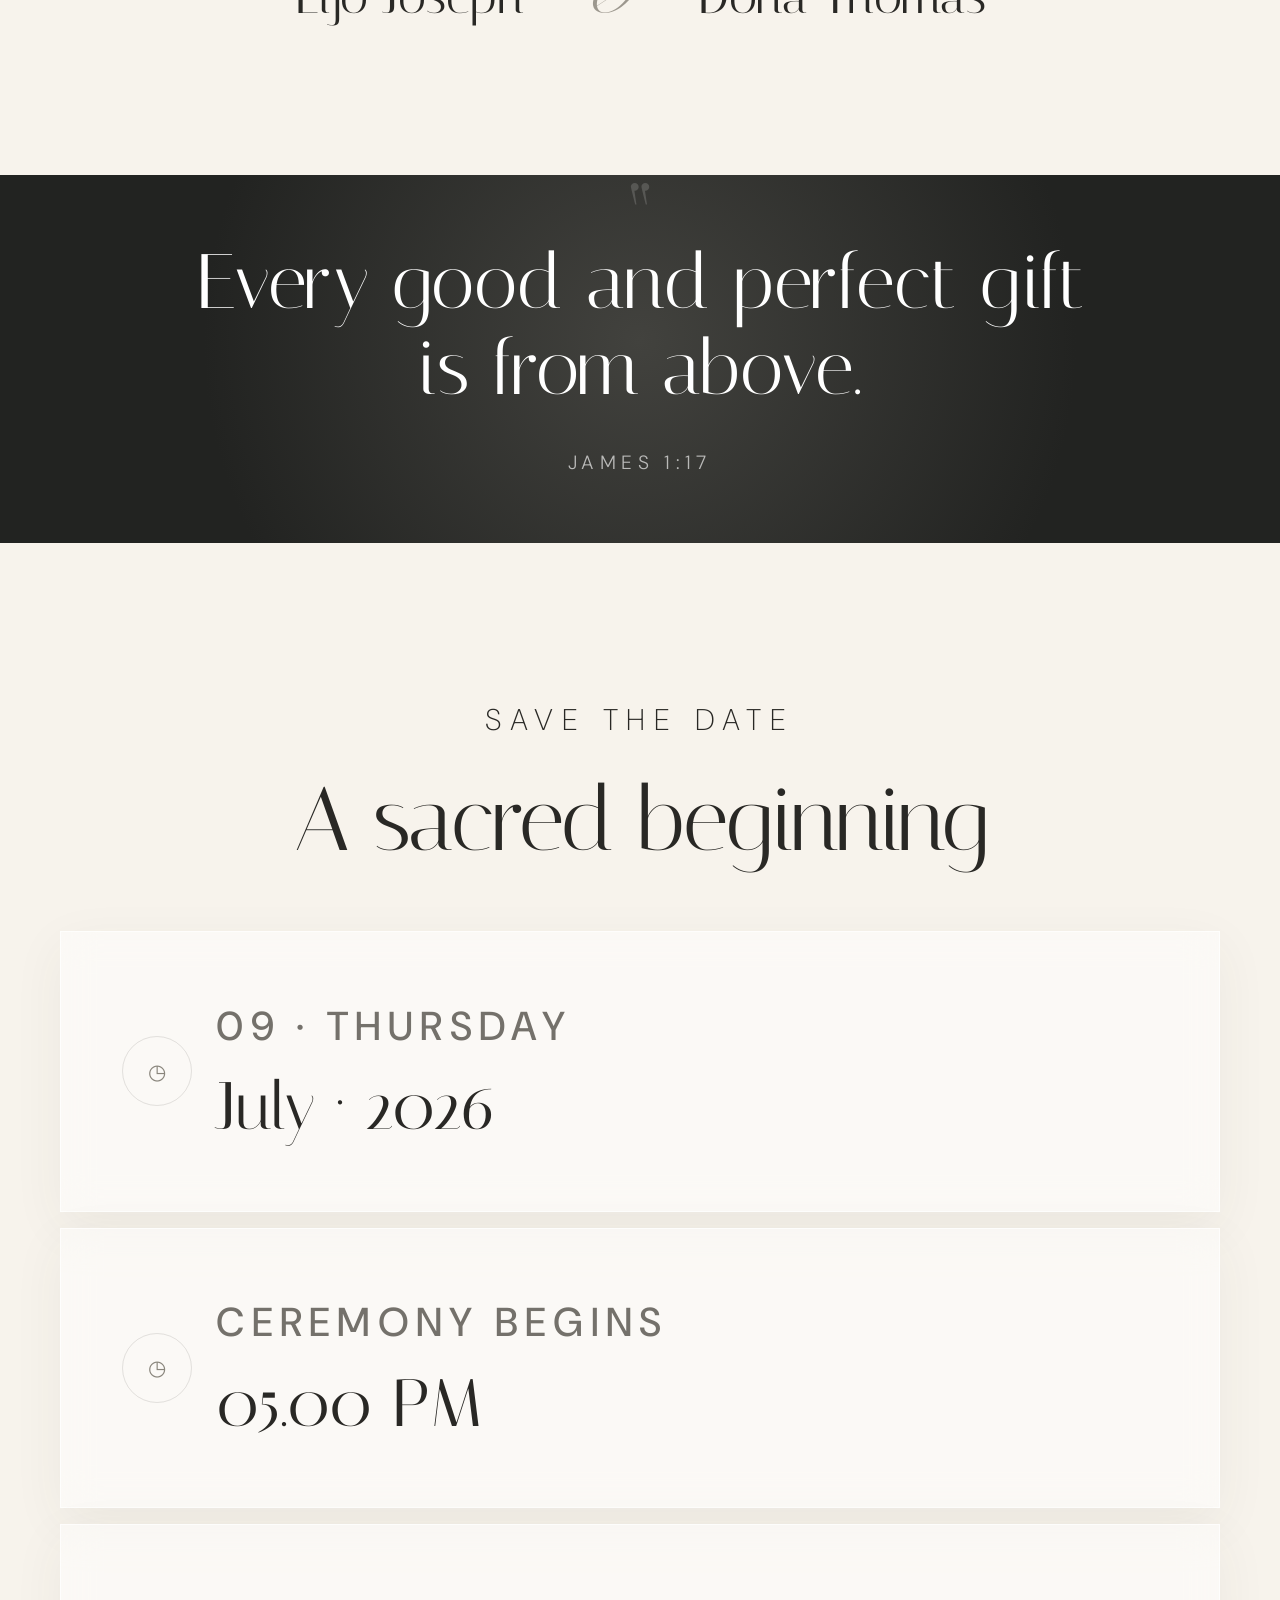
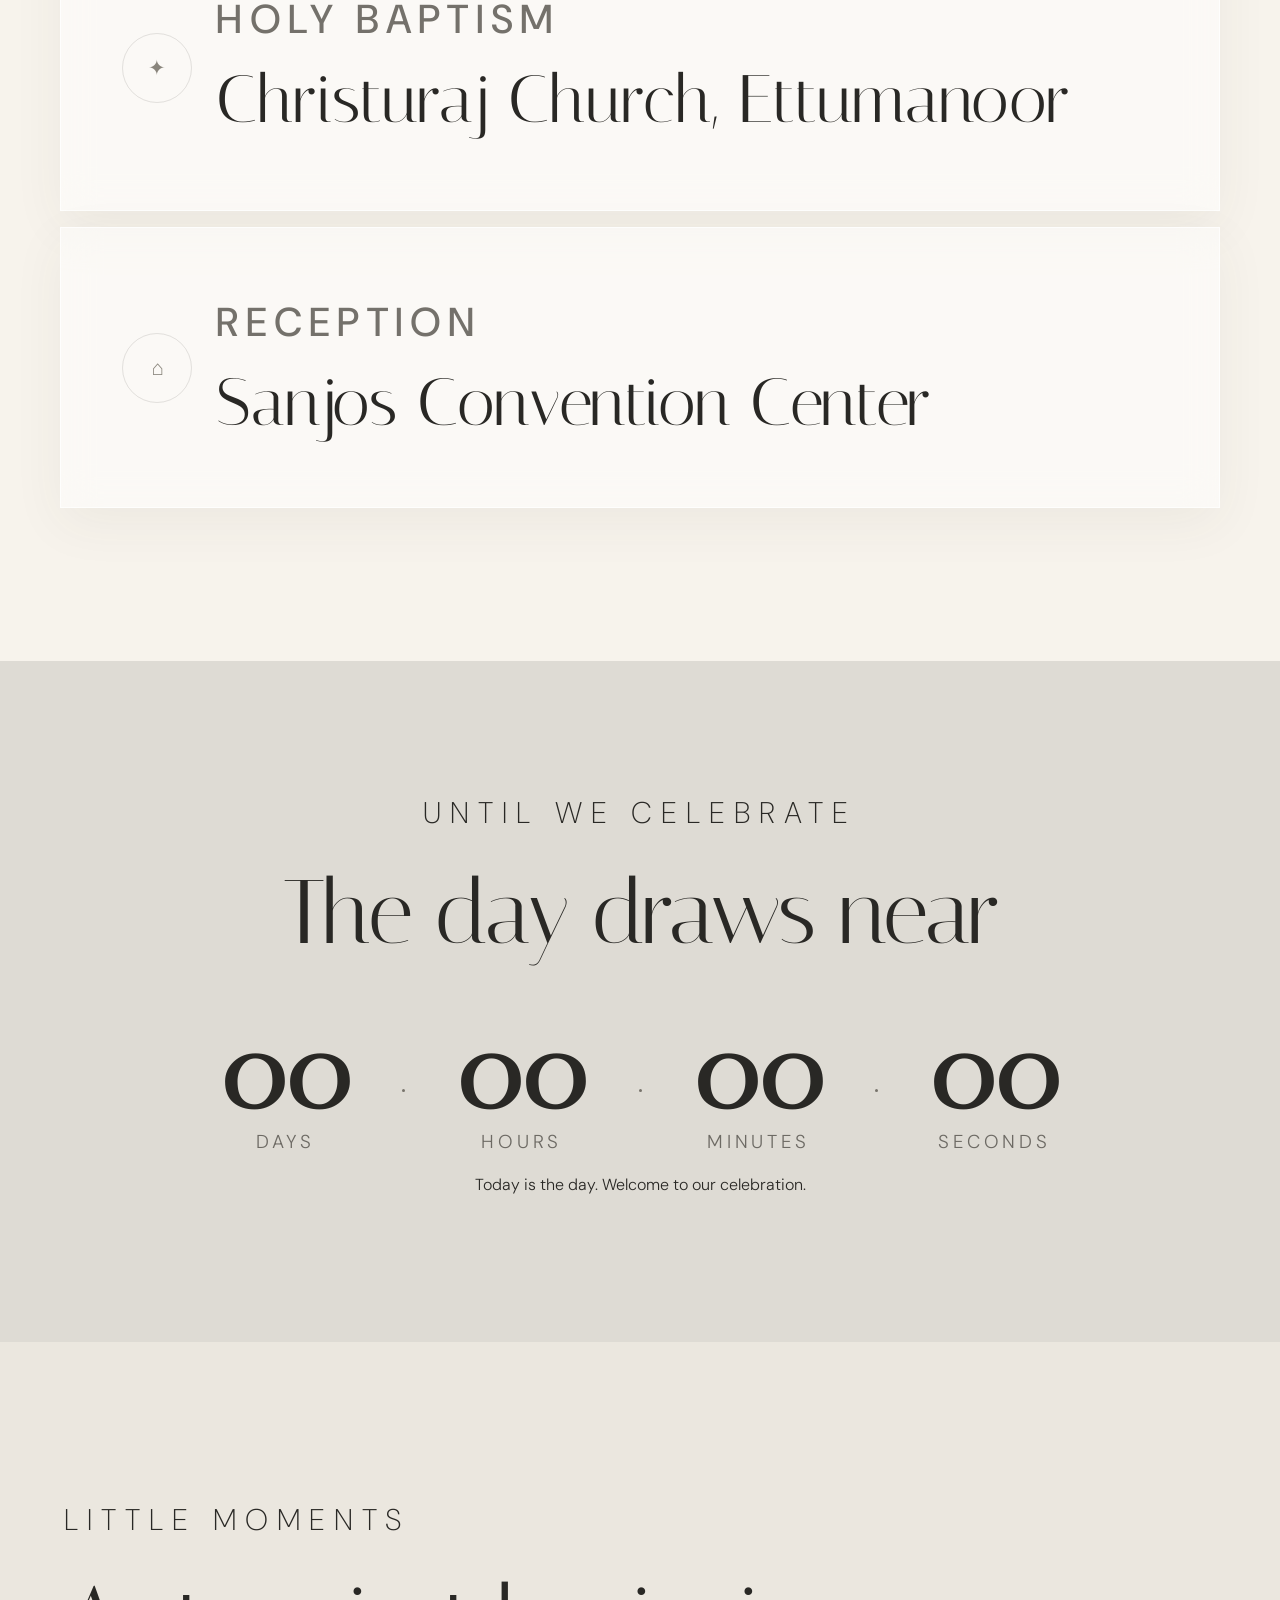
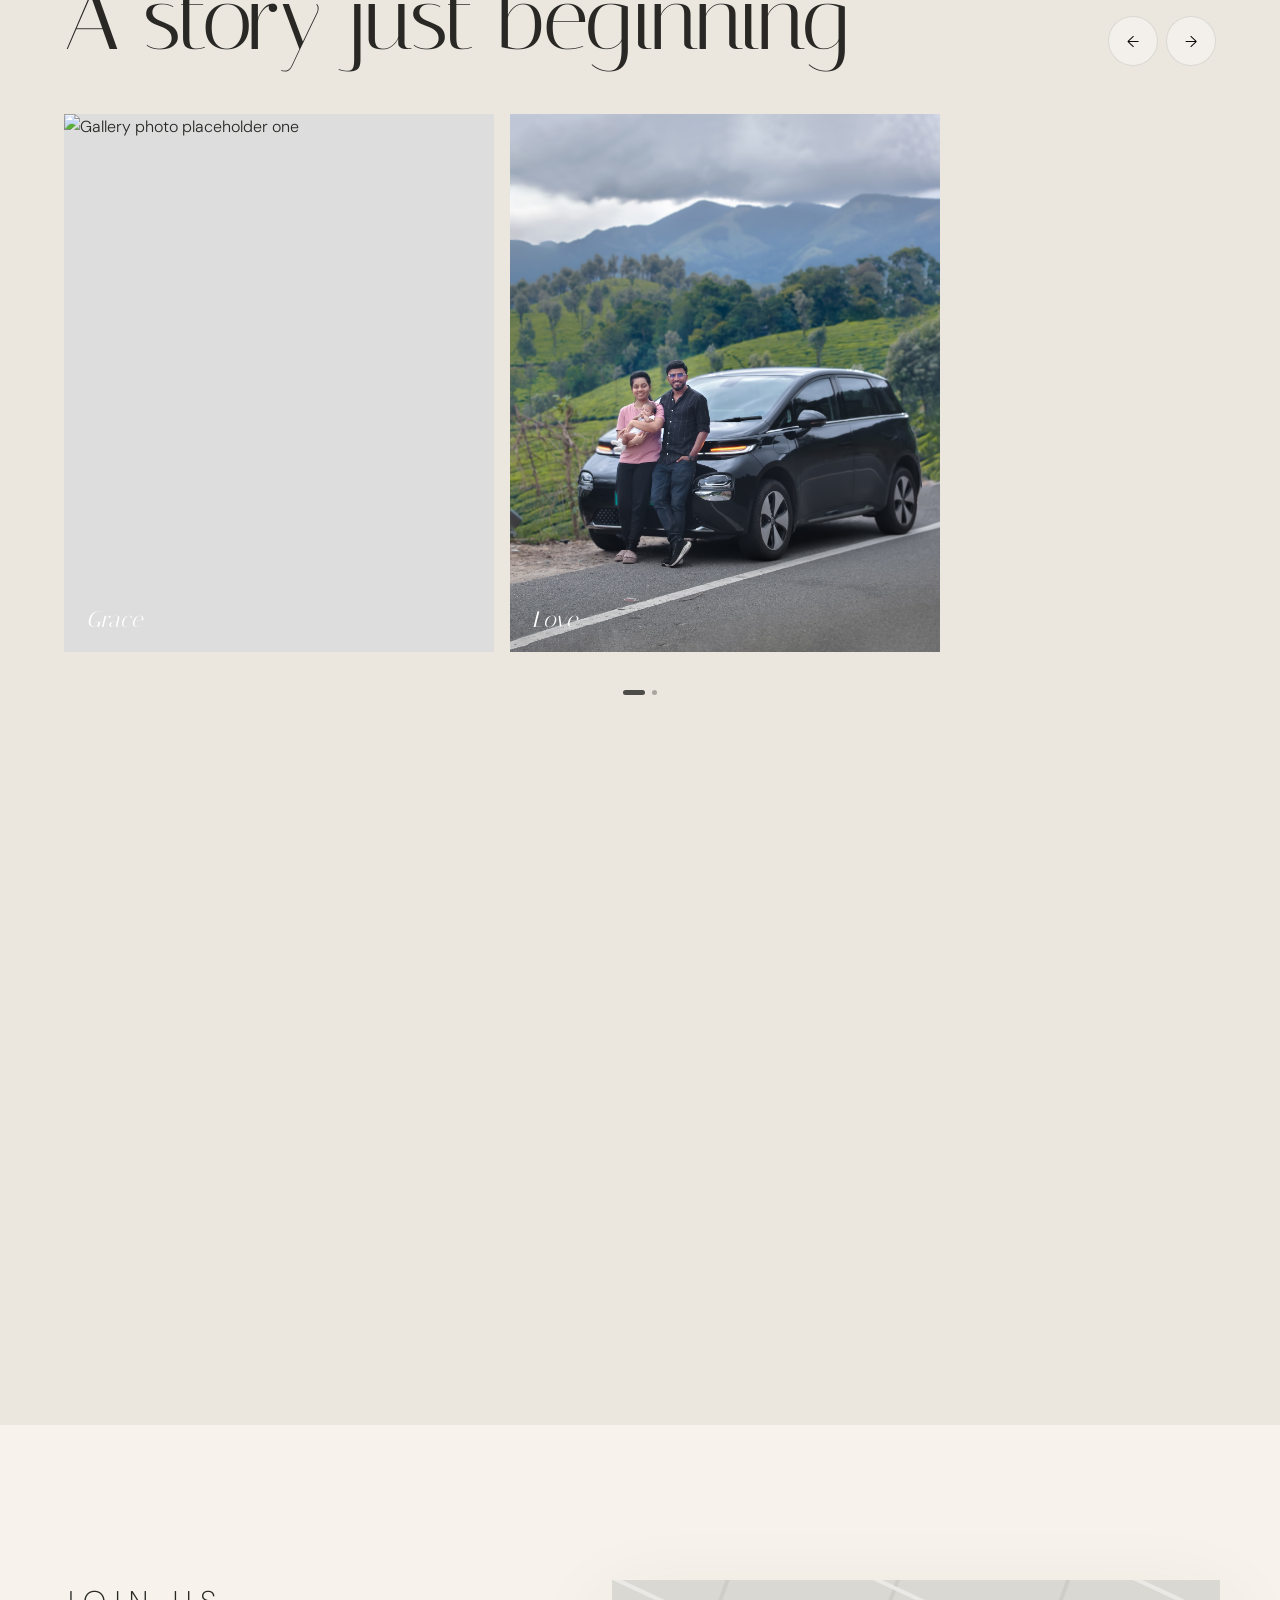
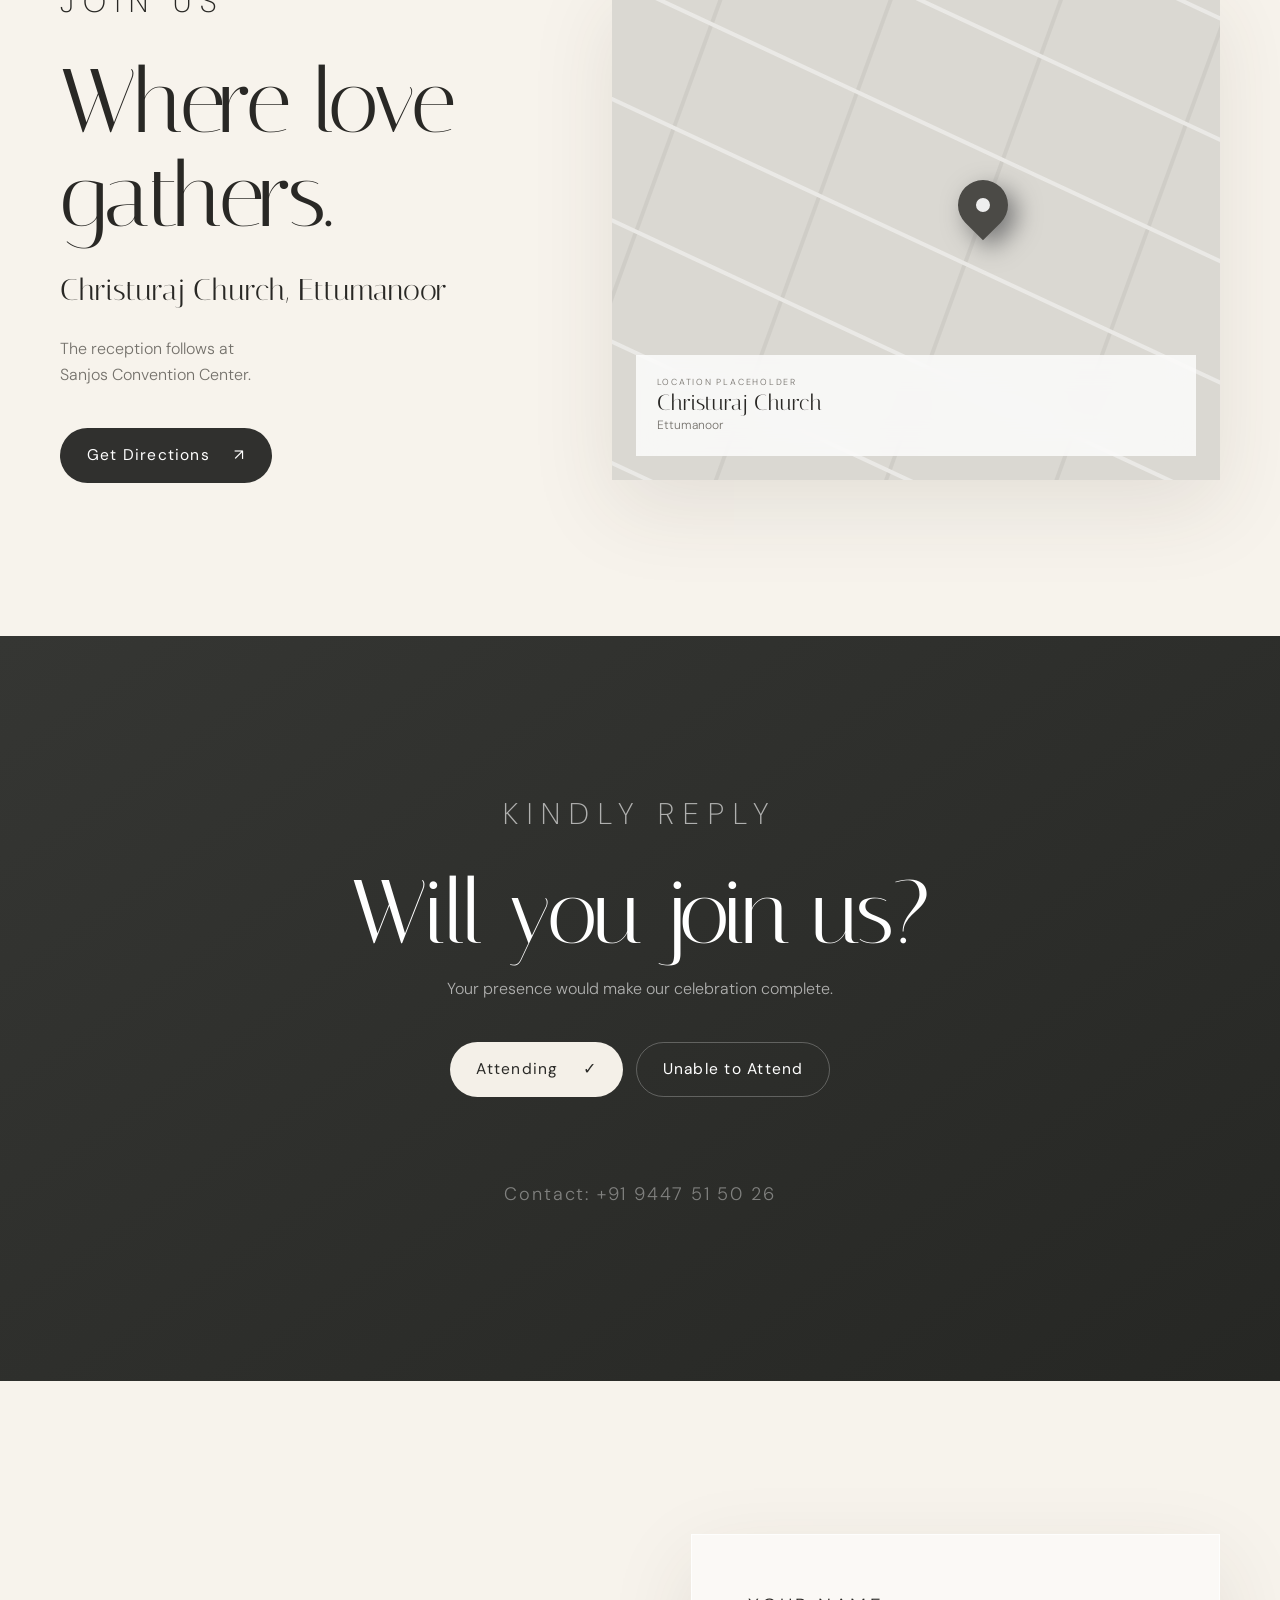
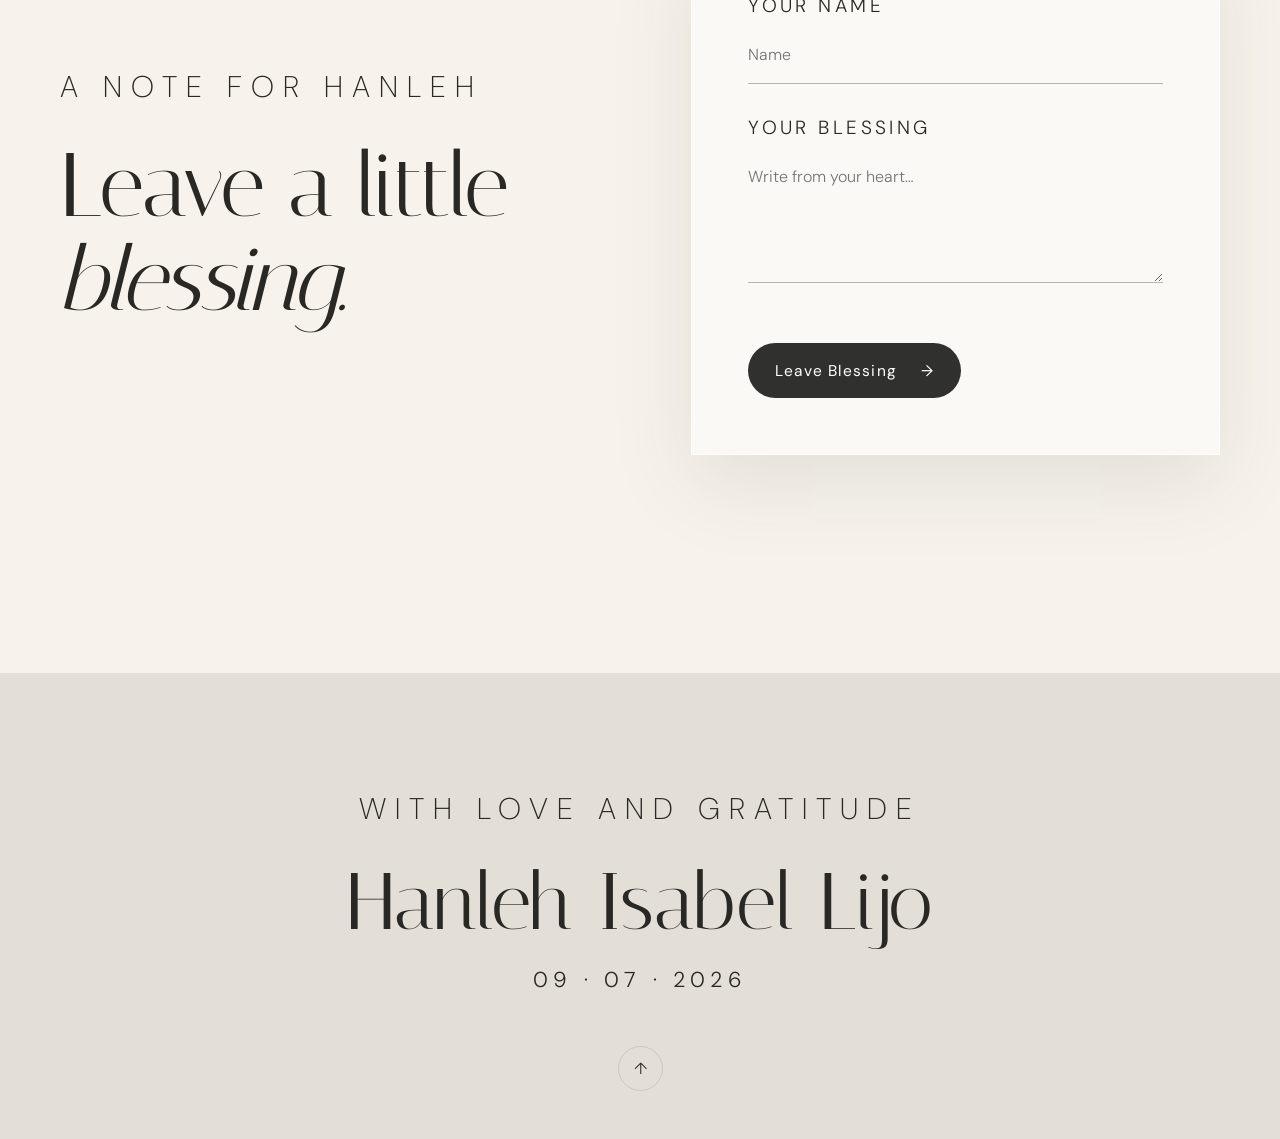
==== commit 795a998a: "Add files via upload" ====
--- a/index.html
+++ b/index.html
@@ -132,9 +132,11 @@
 <footer><p class="eyebrow">With love and gratitude</p><h2>Hanleh Isabel Lijo</h2><p>09 · 07 · 2026</p><a href="#home" aria-label="Back to top">↑</a></footer>
 <noscript><p class="noscript">Please enable JavaScript for the live countdown and interactions.</p></noscript>
 
-<script src="script.js"></script>
 <audio id="bgMusic" loop preload="auto">
     <source src="assets/bgmusic.mp3" type="audio/mpeg">
 </audio>
+
+<script src="script.js"></script>
+
 </body>
 </html>
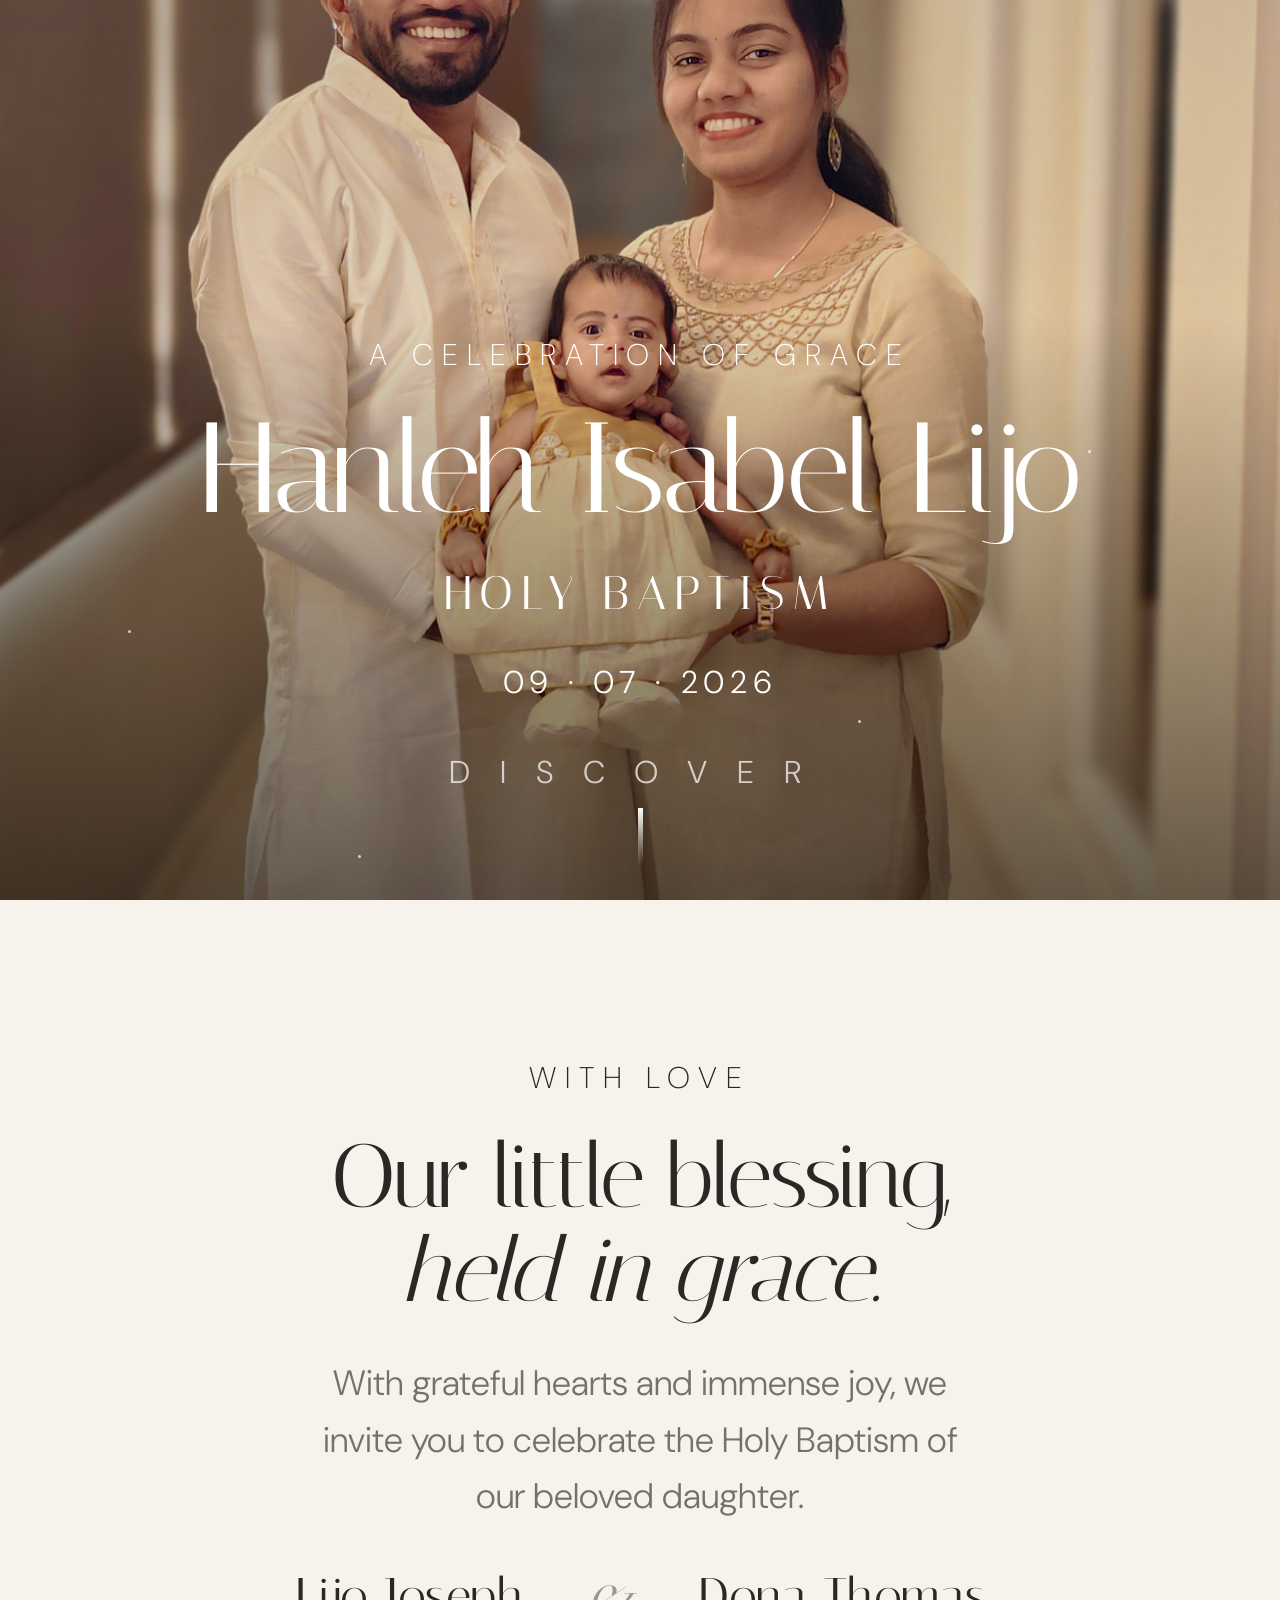
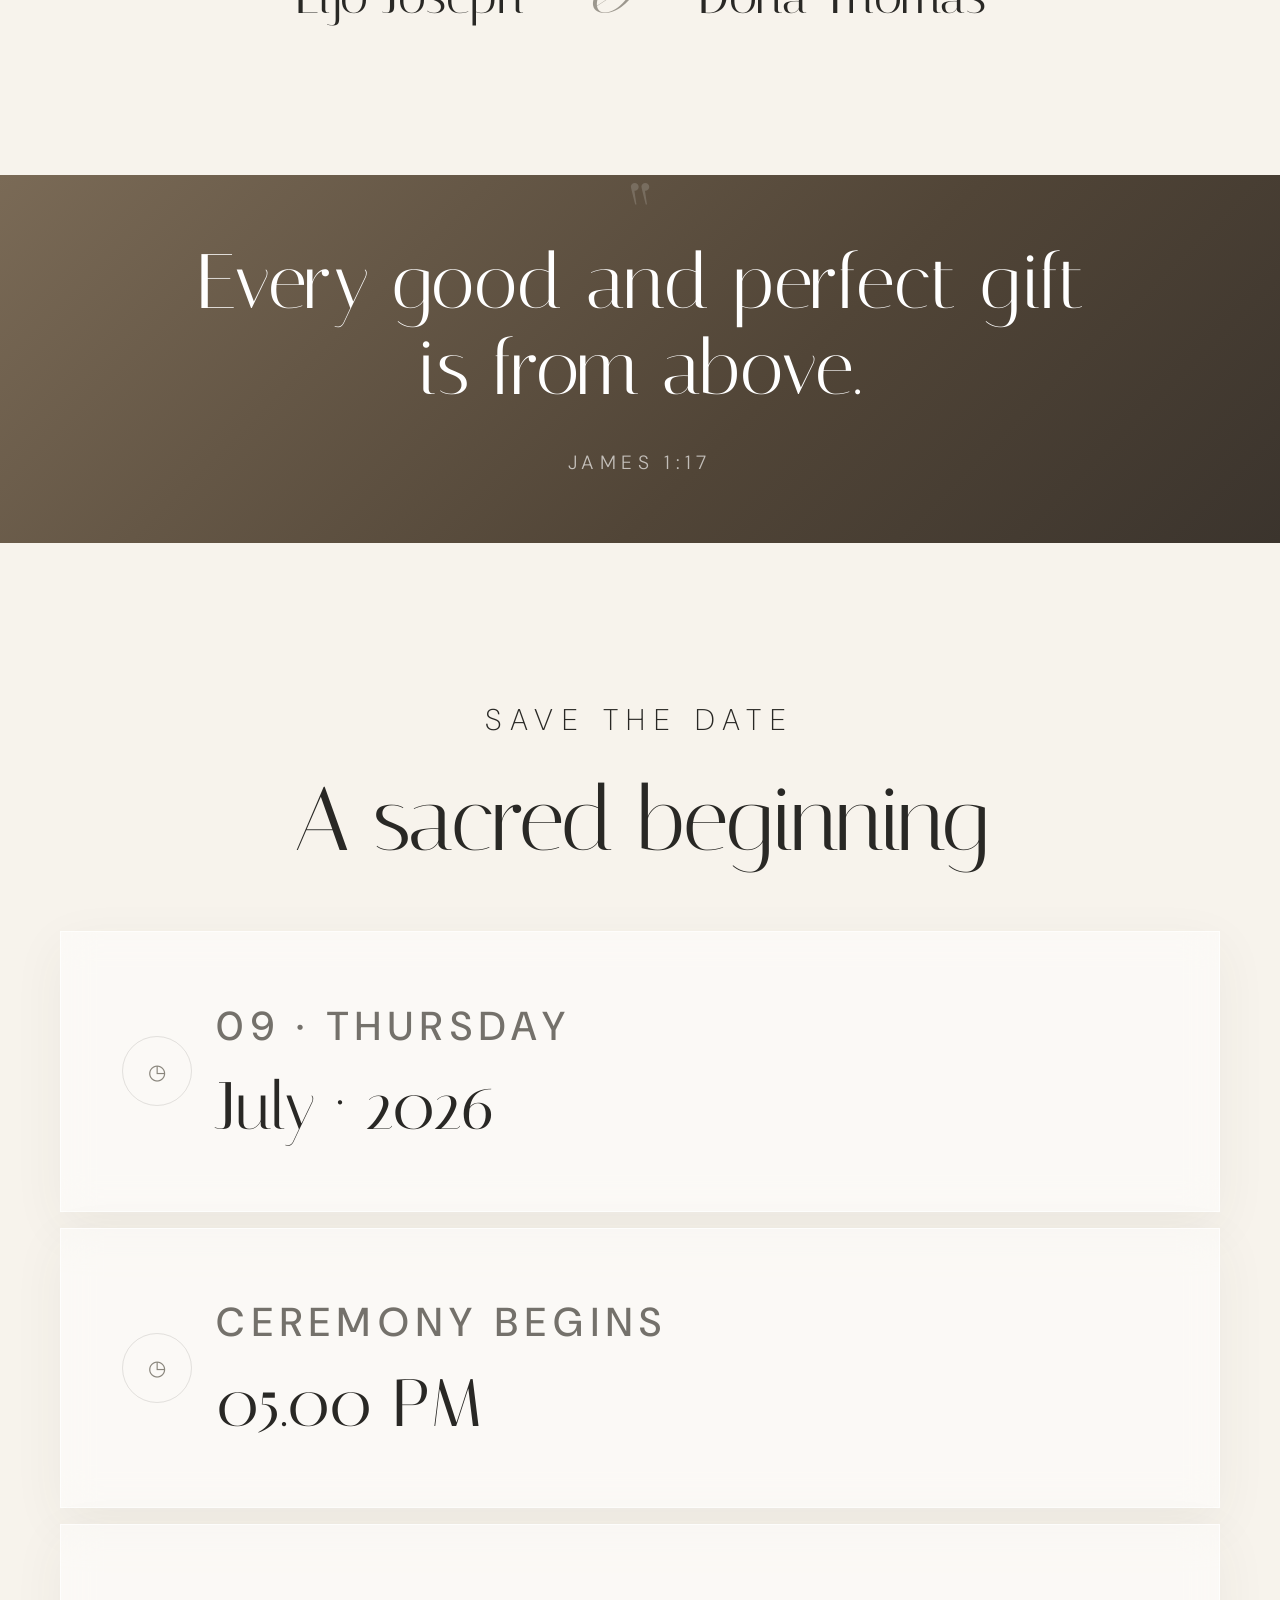
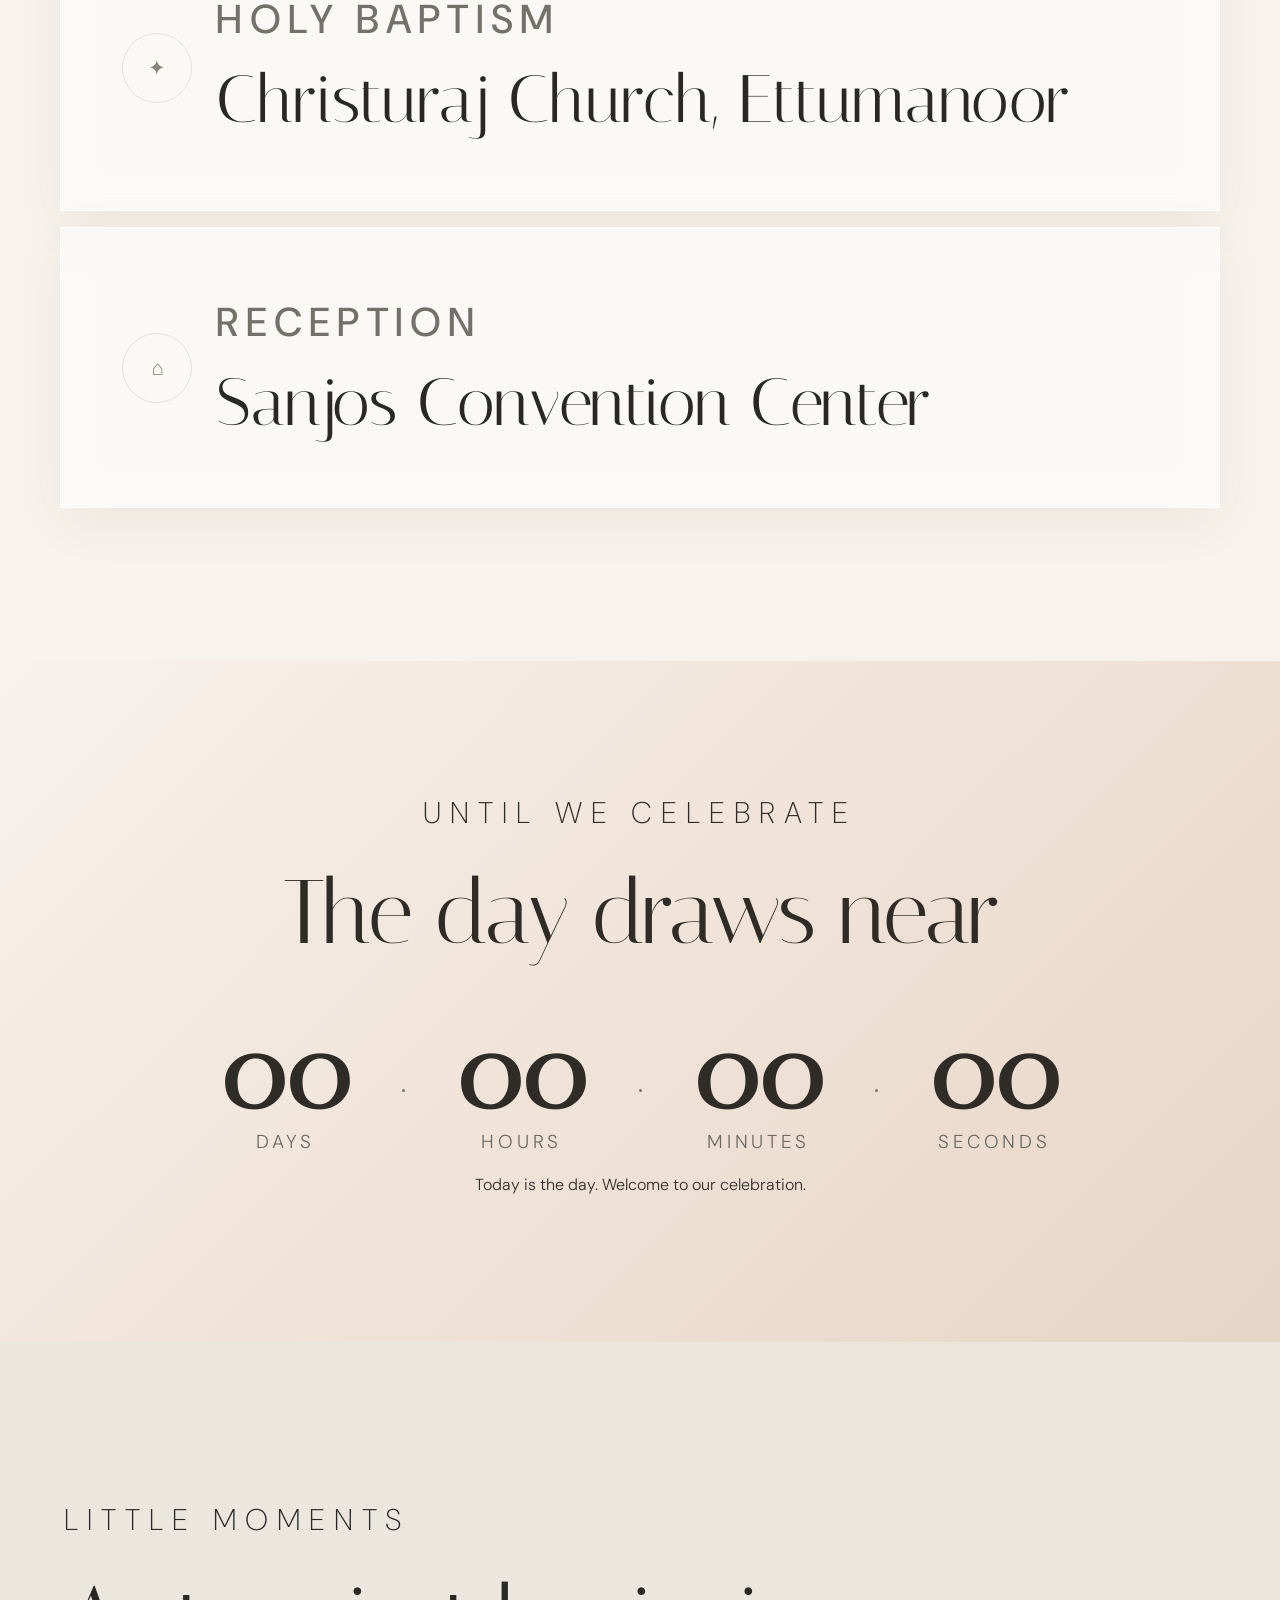
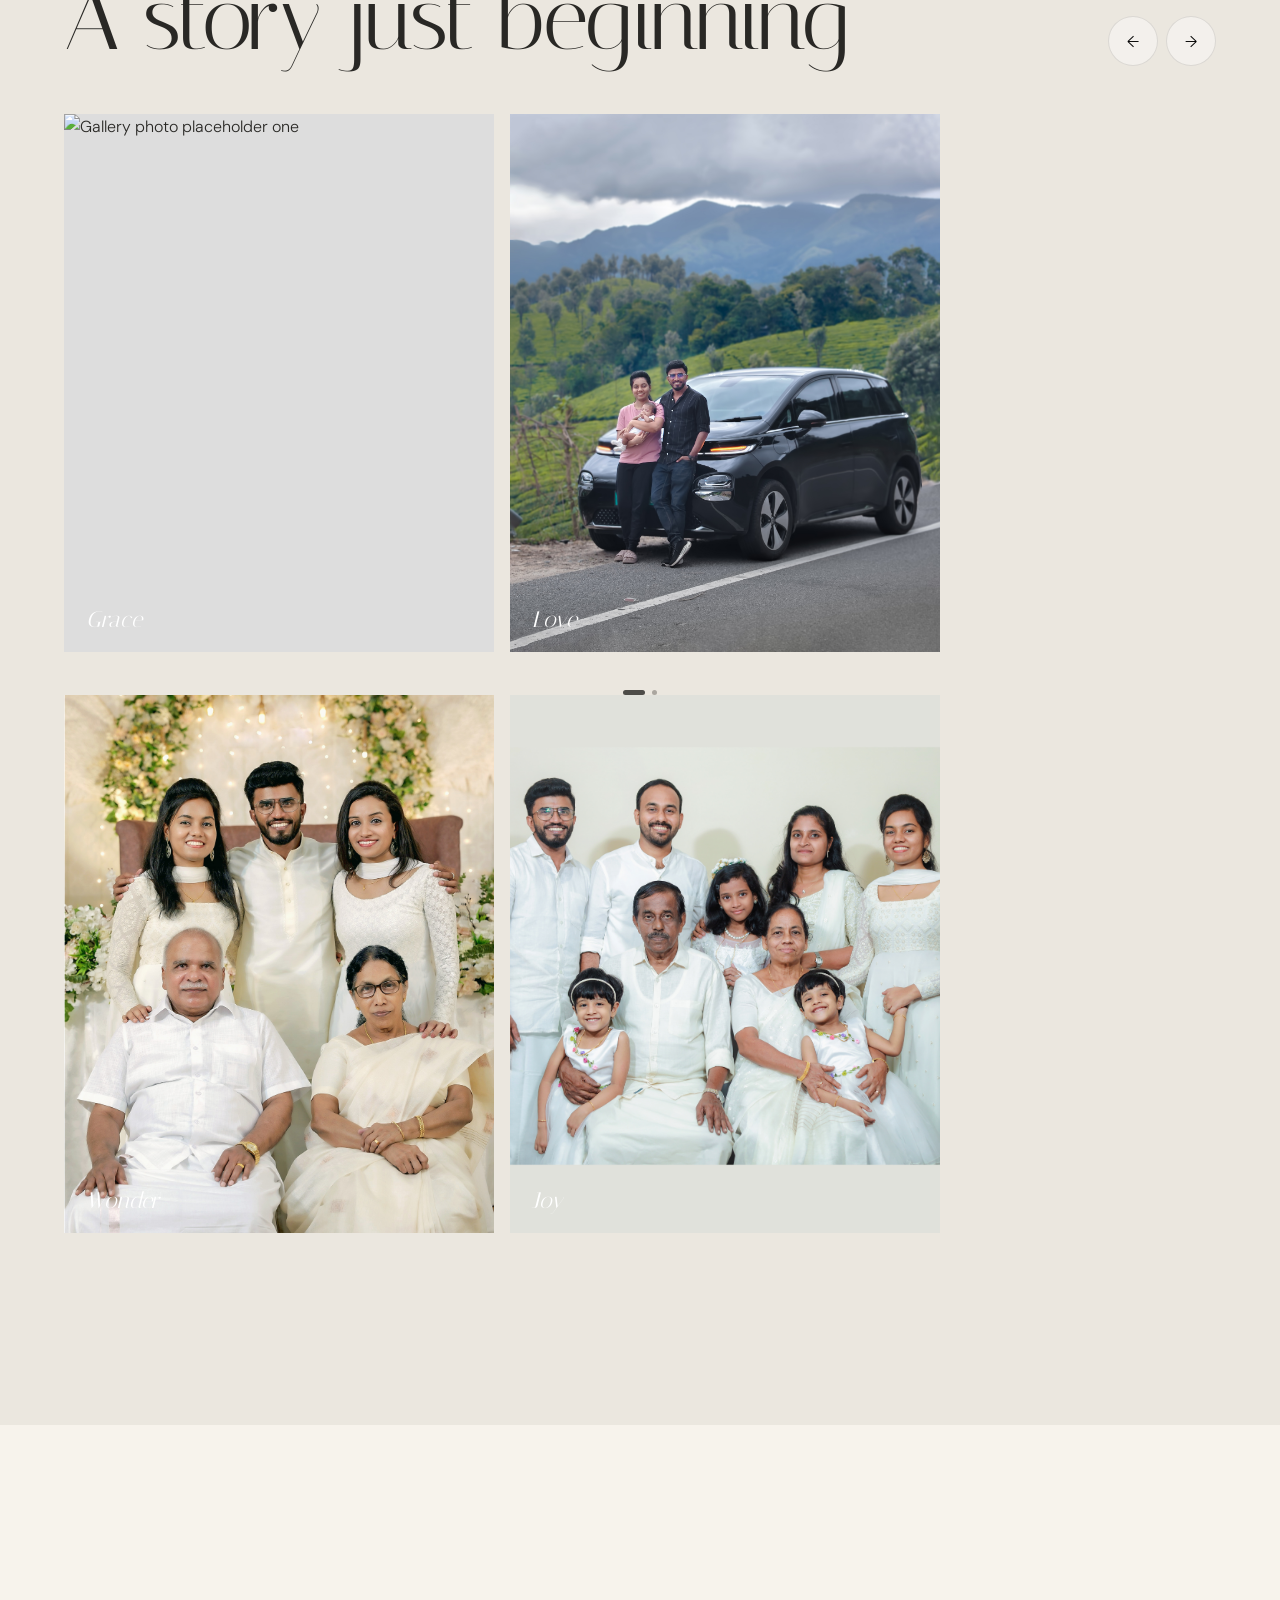
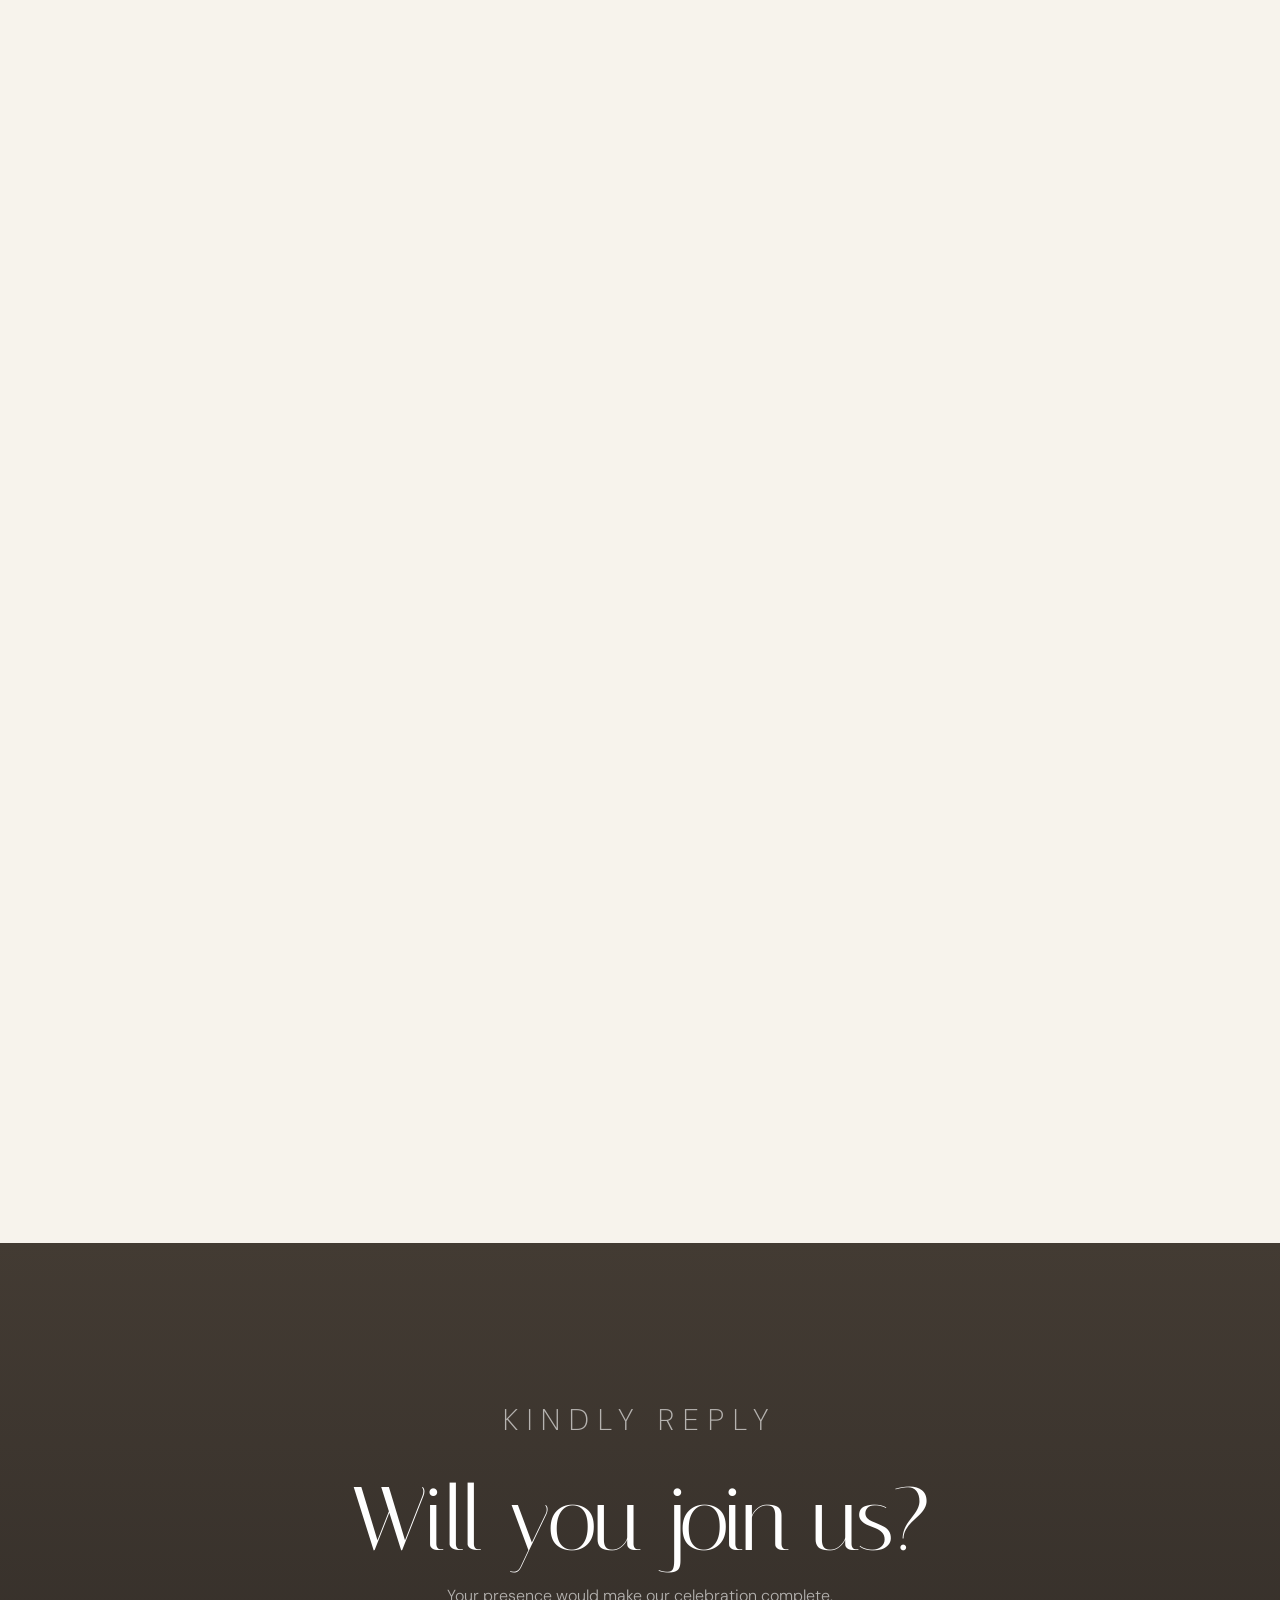
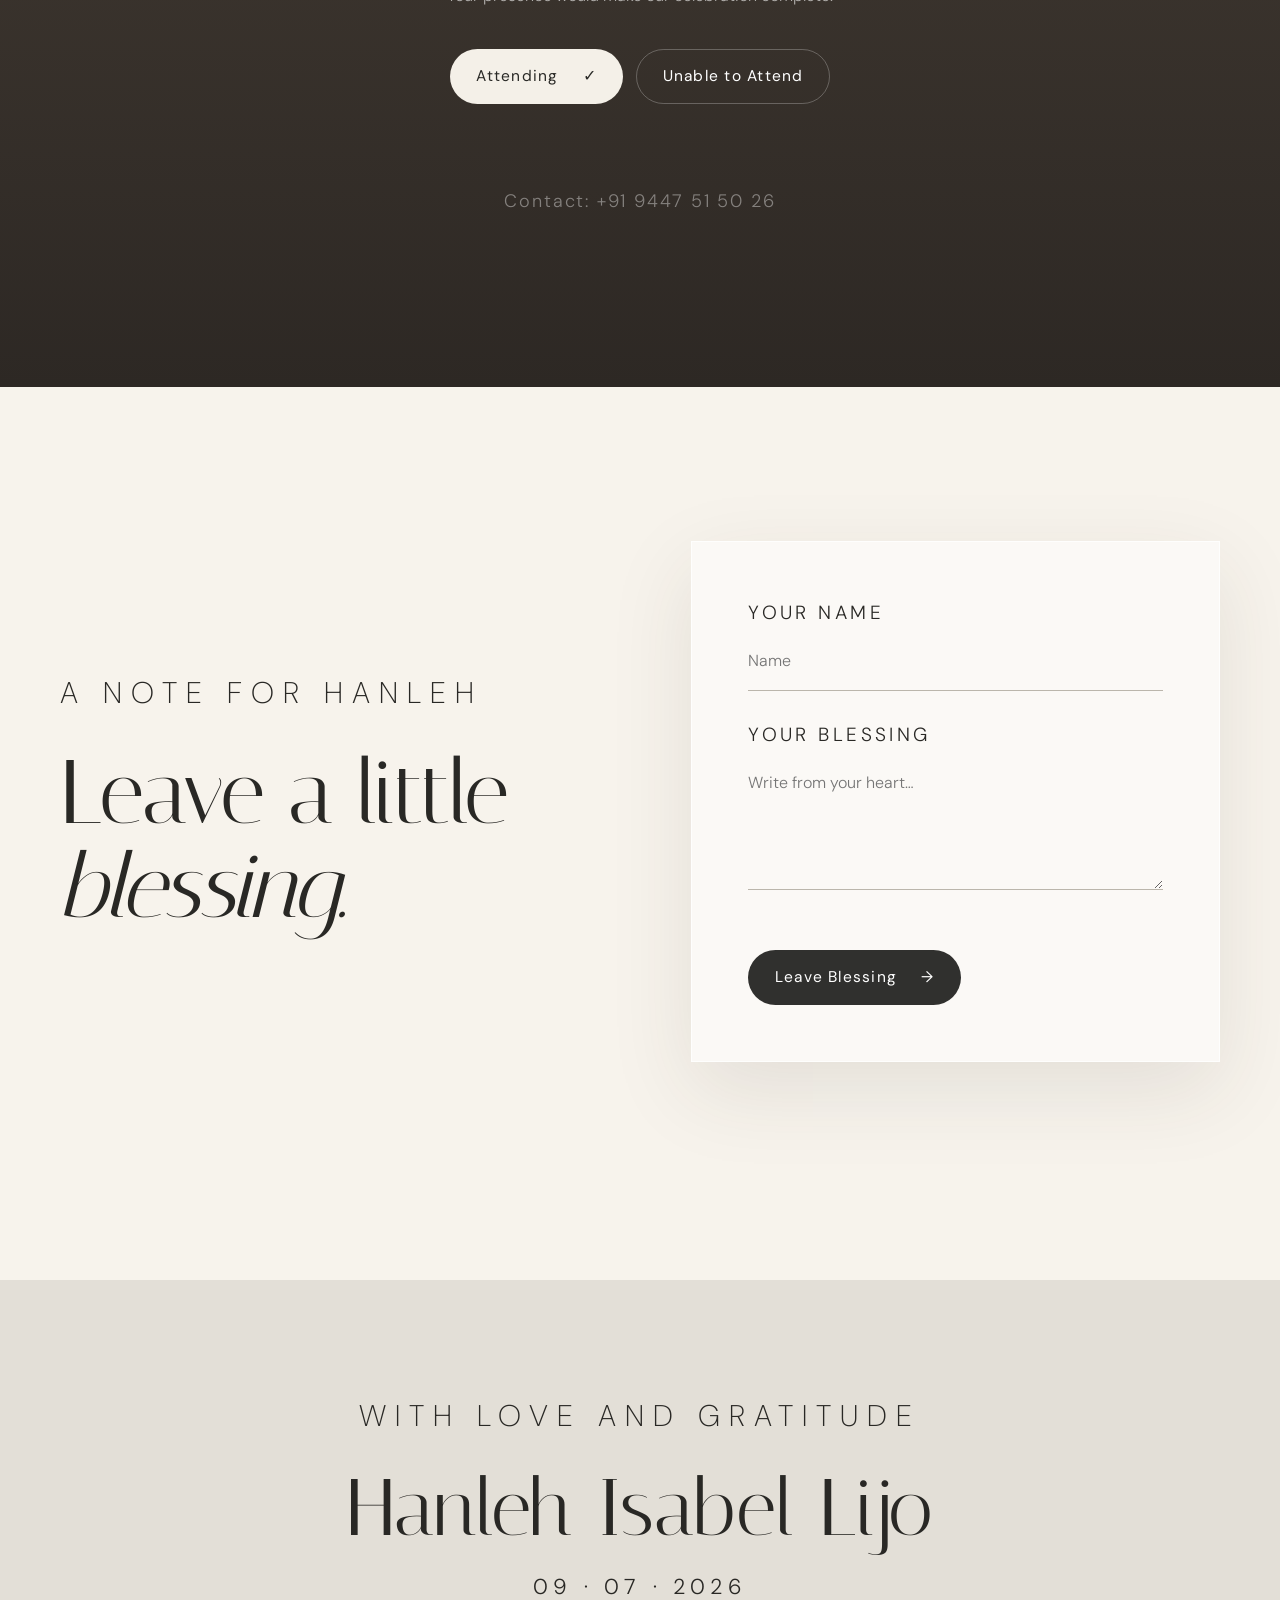
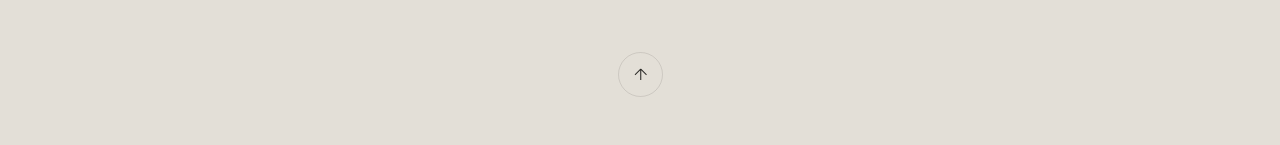
==== commit ce324c14: "Add files via upload" ====
--- a/index.html
+++ b/index.html
@@ -104,6 +104,14 @@
 <section class="section location">
  <div class="inner location-grid">
   <div class="location-copy reveal"><p class="eyebrow">Join us</p><h2>Where love<br>gathers.</h2><p class="place">Christuraj Church, Ettumanoor</p><p class="muted">The reception follows at<br>Sanjos Convention Center.</p><a class="button dark" id="directions" href="https://maps.google.com/?q=Christuraj+Church+Ettumanoor" target="_blank" rel="noopener">Get Directions <span>↗</span></a></div>
+
+
+  <!-- GOOGLE MAPS PLACEHOLDER -->
+  <div class="map reveal" role="img" aria-label="Google Maps placeholder for Christuraj Church"><div class="roads"></div><span class="pin"><i></i></span><div class="map-card"><small>Location placeholder</small><strong>Christuraj Church</strong><span>Ettumanoor</span></div></div>
+
+  <div class="location-copy reveal"><p class="eyebrow">Join us</p><h2>Where love<br>gathers.</h2><p class="place">Christuraj Church, Ettumanoor</p><p class="muted">The reception follows at<br>Sanjos Convention Center.</p><a class="button dark" id="directions" href="https://maps.google.com/?q=Christuraj+Church+Ettumanoor" target="_blank" rel="noopener">Get Directions <span>↗</span></a></div>
+
+  
   <!-- GOOGLE MAPS PLACEHOLDER -->
   <div class="map reveal" role="img" aria-label="Google Maps placeholder for Christuraj Church"><div class="roads"></div><span class="pin"><i></i></span><div class="map-card"><small>Location placeholder</small><strong>Christuraj Church</strong><span>Ettumanoor</span></div></div>
  </div>
--- a/style.css
+++ b/style.css
@@ -5,12 +5,29 @@
 .music{position:fixed;z-index:50;top:max(18px,env(safe-area-inset-top));right:18px;display:flex;align-items:center;gap:.55rem;border:1px solid rgba(255,255,255,.35);border-radius:50px;padding:.55rem .85rem;color:#fff;background:rgba(40,40,38,.3);backdrop-filter:blur(16px);cursor:pointer;transition:.35s}.music:hover{background:rgba(40,40,38,.55);transform:translateY(-2px)}.music b{display:grid;place-items:center;width:24px;height:24px;border-radius:50%;background:rgba(255,255,255,.18)}.music[aria-pressed=true] b{animation:pulse 1.8s infinite}@keyframes pulse{50%{box-shadow:0 0 0 7px transparent}}
 .hero{position:relative;min-height:100svh;display:grid;place-items:center;color:#fff;overflow:hidden}.hero-image{position:absolute;inset:-8%;background:url('assets/Finalus.jpg') 42% center/cover no-repeat;animation:zoom 22s ease-in-out infinite alternate;will-change:transform}.overlay{position:absolute;inset:0;background:linear-gradient(to bottom,rgba(0,0,0,.18) 0%,rgba(0,0,0,.12) 35%,rgba(0,0,0,.38) 70%,rgba(0,0,0,.60) 100%)}@keyframes zoom{to{transform:scale(1.08)}}.hero-copy{position:relative;z-index:1;text-align:center;padding:2rem; transform:translateY(70px);animation:rise 1.6s var(--ease) both}.hero h1{font:500 clamp(5.5rem,10vw,9rem)/.95 var(--serif);letter-spacing:-.025em;margin:.7rem 0}.hero h1 em,h2 em{font-style:italic;font-weight:400}.subtitle{font:500 clamp(2.95rem,3vw,3.8rem)/1.3 var(--serif);letter-spacing:.16em;text-transform:uppercase;margin:2.1rem 0}.hero time{font-size:1.97rem;letter-spacing:.18em}.eyebrow{font-size:1.87rem;font-weight:200;letter-spacing:.3em;text-transform:uppercase;margin:0 0 1.8rem}@keyframes rise{from{opacity:0;transform:translateY(25px)}}.discover{position:absolute;z-index:2;bottom:max(34px,env(safe-area-inset-bottom));display:flex;flex-direction:column;align-items:center;gap:.6rem;text-decoration:none;font-size:1.97rem;letter-spacing:.95em;text-transform:uppercase;color:rgba(255,255,255,.72)}.discover i{width:5px;height:58px;background:linear-gradient(#fff,transparent);animation:line 1s infinite}@keyframes line{0%{transform:scaleY(0);transform-origin:top}45%{transform:scaleY(1);transform-origin:top}55%{transform-origin:bottom}100%{transform:scaleY(0);transform-origin:bottom}}
 .section{padding:clamp(6rem,12vw,11rem) 1.4rem}.inner{width:min(1160px,100%);margin:auto}.narrow{max-width:790px;text-align:center}.section h2,.heading h2,.gallery h2,.count-section h2,.rsvp h2{font:500 clamp(5.1rem,7vw,6.6rem)/1.05 var(--serif);letter-spacing:-.025em;margin:0}.welcome .lead{font-size:clamp(1.98rem,2.75vw,2.6rem);color:var(--muted);max-width:690px;margin:2.3rem auto}.parents{margin-top:3rem;display:flex;justify-content:center;align-items:center;gap:clamp(3.1rem,7vw,4rem);font:500 clamp(3.1rem,4vw,2.9rem)/1 var(--serif)}.parents b{font-weight:400;font-style:italic;color:#9c978e}
-.verse{position:relative;min-height:35vh;display:grid;place-items:center;padding:4rem 1.4rem;background:radial-gradient(circle at 50% 45%,#42423e,#222321 65%);color:#fff;overflow:hidden}.verse blockquote{position:relative;text-align:center;margin:0}.verse blockquote p{font:400 clamp(2.9rem,6vw,5.8rem)/1.12 var(--serif);margin:0}.verse blockquote>b{position:absolute;left:50%;top:-4rem;transform:translateX(-50%);font:400 6rem/1 var(--serif);color:rgba(255,255,255,.16)}blockquote cite{display:block;margin-top:2.3rem;font-style:normal;font-size:1.2rem;letter-spacing:.28em;text-transform:uppercase;color:rgba(255,255,255,.65)}
+.verse{position:relative;min-height:35vh;display:grid;place-items:center;padding:4rem 1.4rem;background:
+linear-gradient(
+135deg,
+#7A6A56 0%,
+#655746 30%,
+#514537 60%,
+#3B342D 100%
+);color:#fff;overflow:hidden}.verse blockquote{position:relative;text-align:center;margin:0}.verse blockquote p{font:400 clamp(2.9rem,6vw,5.8rem)/1.12 var(--serif);margin:0}.verse blockquote>b{position:absolute;left:50%;top:-4rem;transform:translateX(-50%);font:400 6rem/1 var(--serif);color:rgba(255,255,255,.16)}blockquote cite{display:block;margin-top:2.3rem;font-style:normal;font-size:1.2rem;letter-spacing:.28em;text-transform:uppercase;color:rgba(255,255,255,.65)}
 .heading{text-align:center;margin-bottom:4rem}.heading>p:last-child{color:var(--muted)}.detail-grid{display:grid;grid-template-columns:repeat(1,1fr);gap:1rem}.card{display:flex;align-items:center;gap:1.5rem;padding:clamp(2.5rem,4.8vw,4.2rem);min-height:180px;border:1px solid rgba(255,255,255,.7);background:rgba(255,255,255,.5);backdrop-filter:blur(18px);box-shadow:0 15px 50px rgba(74,66,54,.06);transition:.5s var(--ease)}.card:hover{transform:translateY(-6px);background:rgba(255,255,255,.8);box-shadow:var(--shadow)}.num{font:400 5rem/1 var(--serif)}.round{display:grid;place-items:center;flex:0 0 70px;height:70px;border:1px solid var(--line);border-radius:50%;font-size:1.3rem;color:#89857c}.card div{display:flex;flex-direction:column}.card small{font-size:2.52rem;font-weight: 500;letter-spacing:.18em;text-transform:uppercase;color:var(--muted);margin-bottom:.45rem}.card strong{font-family:'Bodoni Moda', serif;font:500 clamp(4.2rem,3.9vw,5.7rem)/1.25 var(--serif)}.card p{margin:.2rem 0;color:var(--muted);font-size:.8rem}
-.count-section{background:#dedbd4;padding:clamp(5rem,10vw,8rem) 1.3rem;text-align:center}.count{display:flex;justify-content:center;align-items:center;gap:clamp(.7rem,4vw,4rem);margin-top:4rem}.count div{min-width:75px}.count strong{display:block;font:600 clamp(3.8rem,8vw,8rem)/1 var(--serif);font-variant-numeric:tabular-nums}.count span{font-size:1.17rem;letter-spacing:.2em;text-transform:uppercase;color:#6d6a64}.count>i{width:3px;height:3px;border-radius:50%;background:#77736b}.journey{background:var(--white)}.timeline{list-style:none;padding:0;margin:4rem auto 0;max-width:820px}.timeline li{position:relative;display:grid;grid-template-columns:80px 1fr;gap:2rem;padding:0 0 4rem}.timeline li:not(:last-child):after{content:"";position:absolute;left:22px;top:55px;bottom:10px;width:1px;background:var(--line)}.timeline li>span{display:grid;place-items:center;width:45px;height:45px;border-radius:50%;border:1px solid var(--line);font-size:.6rem}.timeline h3{font:400 clamp(1.8rem,4vw,2.8rem)/1 var(--serif);margin:0 0 .6rem}.timeline p{margin:0;color:var(--muted)}
+.count-section{background:linear-gradient(
+135deg,
+#F8F1EC 0%,
+#F0E3D8 50%,
+#E7D5C6 100%
+);
+color:#2F2B27;;padding:clamp(5rem,10vw,8rem) 1.3rem;text-align:center}.count{display:flex;justify-content:center;align-items:center;gap:clamp(.7rem,4vw,4rem);margin-top:4rem}.count div{min-width:75px}.count strong{display:block;font:600 clamp(3.8rem,8vw,8rem)/1 var(--serif);font-variant-numeric:tabular-nums}.count span{font-size:1.17rem;letter-spacing:.2em;text-transform:uppercase;color:#6d6a64}.count>i{width:3px;height:3px;border-radius:50%;background:#77736b}.journey{background:var(--white)}.timeline{list-style:none;padding:0;margin:4rem auto 0;max-width:820px}.timeline li{position:relative;display:grid;grid-template-columns:80px 1fr;gap:2rem;padding:0 0 4rem}.timeline li:not(:last-child):after{content:"";position:absolute;left:22px;top:55px;bottom:10px;width:1px;background:var(--line)}.timeline li>span{display:grid;place-items:center;width:45px;height:45px;border-radius:50%;border:1px solid var(--line);font-size:.6rem}.timeline h3{font:400 clamp(1.8rem,4vw,2.8rem)/1 var(--serif);margin:0 0 .6rem}.timeline p{margin:0;color:var(--muted)}
 .gallery{padding:clamp(6rem,12vw,10rem) 0;background:#ebe7df;overflow:hidden}.wide{width:min(100%,1400px)}.gallery-head{display:flex;align-items:end;justify-content:space-between;padding:0 clamp(1.4rem,5vw,4rem);margin-bottom:3rem}.arrows{display:flex;gap:.5rem}.arrows button{width:50px;height:50px;border:1px solid var(--line);border-radius:50%;background:rgba(255,255,255,.4);cursor:pointer}.track{display:flex;gap:1rem;overflow-x:auto;scroll-snap-type:x mandatory;scrollbar-width:none;padding:0 clamp(1.4rem,5vw,4rem) 1rem}.track::-webkit-scrollbar{display:none}.track figure{position:relative;flex:0 0 min(70vw,430px);margin:0;aspect-ratio:4/5;overflow:hidden;scroll-snap-align:center;background:#ddd}.track img{width:100%;height:100%;object-fit:cover;display:block;transition:transform 1.2s var(--ease)}.track figure:hover img{transform:scale(1.04)}.track figcaption{position:absolute;left:1.4rem;bottom:1.2rem;color:#fff;font:italic 1.4rem var(--serif)}.dots{display:flex;justify-content:center;gap:.45rem;margin-top:1.4rem}.dots i{width:5px;height:5px;border-radius:50%;background:#aaa69f;transition:.3s}.dots i.active{width:22px;border-radius:5px;background:#4d4c48}
 .location-grid{display:grid;grid-template-columns:.85fr 1.15fr;align-items:center;gap:clamp(3rem,8vw,8rem)}.place{font:400 1.85rem var(--serif)}.muted{color:var(--muted)}.button{display:inline-flex;align-items:center;justify-content:center;gap:1.5rem;min-height:55px;border-radius:50px;padding:.85rem 1.6rem;border:1px solid transparent;font-size:0.97rem;font-weight:400;letter-spacing:.08em;text-decoration:none;cursor:pointer;transition:.4s var(--ease)}.button:hover{transform:translateY(-3px);box-shadow:0 15px 30px rgba(31,30,28,.14)}.dark{background:var(--deep);color:#fff;margin-top:1.5rem}.map{position:relative;min-height:500px;overflow:hidden;background:#dad8d2;box-shadow:var(--shadow)}.roads{position:absolute;inset:-20%;opacity:.45;background:repeating-linear-gradient(25deg,transparent 0 45px,#fff 46px 49px,transparent 50px 110px),repeating-linear-gradient(110deg,transparent 0 95px,#c3c0ba 96px 99px,transparent 100px 160px)}.pin{position:absolute;left:57%;top:40%;width:50px;height:50px;border-radius:50% 50% 50% 0;background:#4b4a46;transform:rotate(-45deg);box-shadow:0 12px 25px #777}.pin i{position:absolute;width:14px;height:14px;background:#eee;border-radius:50%;left:18px;top:18px}.map-card{position:absolute;left:1.5rem;bottom:1.5rem;display:flex;flex-direction:column;width:calc(100% - 3rem);padding:1.3rem;background:rgba(255,255,255,.78);backdrop-filter:blur(15px)}.map-card small{text-transform:uppercase;letter-spacing:.2em;font-size:.55rem;color:var(--muted)}.map-card strong{font:400 1.4rem var(--serif)}.map-card span{font-size:.75rem;color:var(--muted)}
-.rsvp{padding:clamp(6rem,12vw,10rem) 1.4rem;background:linear-gradient(145deg,#353633,#262724);color:#fff;text-align:center}.rsvp>div>p{color:rgba(255,255,255,.62)}.rsvp-buttons{display:flex;justify-content:center;gap:.8rem;margin-top:2.5rem}.pale{background:#f4f0e8;color:#292926}.outline{background:transparent;border-color:rgba(255,255,255,.25);color:#fff}.response{min-height:1.6rem;font:italic 1.1rem var(--serif);color:#e8dfce!important}.contacts{font-size:1.13rem;letter-spacing:.1em;color:rgba(255,255,255,.4)!important;margin-top:2.5rem}.blessing-grid{display:grid;grid-template-columns:1fr 1fr;gap:clamp(3rem,8vw,8rem);align-items:center}.blessing-copy>p:last-child{color:var(--muted);max-width:430px}.blessing-panel{padding:clamp(1.5rem,5vw,3.5rem);background:rgba(255,255,255,.56);border:1px solid rgba(255,255,255,.8);box-shadow:var(--shadow)}form label{display:block;font-size:1.19rem;letter-spacing:.18em;text-transform:uppercase;margin-bottom:.45rem}input,textarea{width:100%;border:0;border-bottom:1px solid #bbb6ac;background:transparent;padding:.8rem 0 1rem;outline:none;border-radius:0;margin-bottom:1.8rem;color:var(--ink)}textarea{resize:vertical}.thanks{text-align:center;padding:3rem 1rem}.thanks h3{font:400 2.3rem var(--serif);margin:.7rem}.blessing-wall{display:grid;grid-template-columns:repeat(3,1fr);gap:1rem;margin-top:4rem}.blessing-card{padding:1.5rem;background:#fff;border:1px solid var(--line);box-shadow:0 15px 35px rgba(66,58,48,.06);animation:rise .6s var(--ease)}.blessing-card p{font:italic 1.2rem/1.5 var(--serif);margin:0 0 1rem}.blessing-card span{font-size:.62rem;letter-spacing:.1em;text-transform:uppercase;color:var(--muted)}
+.rsvp{padding:clamp(6rem,12vw,10rem) 1.4rem;background:
+linear-gradient(
+180deg,
+#433B33 0%,
+#2D2824 100%);color:#fff;text-align:center}.rsvp>div>p{color:rgba(255,255,255,.62)}.rsvp-buttons{display:flex;justify-content:center;gap:.8rem;margin-top:2.5rem}.pale{background:#f4f0e8;color:#292926}.outline{background:transparent;border-color:rgba(255,255,255,.25);color:#fff}.response{min-height:1.6rem;font:italic 1.1rem var(--serif);color:#e8dfce!important}.contacts{font-size:1.13rem;letter-spacing:.1em;color:rgba(255,255,255,.4)!important;margin-top:2.5rem}.blessing-grid{display:grid;grid-template-columns:1fr 1fr;gap:clamp(3rem,8vw,8rem);align-items:center}.blessing-copy>p:last-child{color:var(--muted);max-width:430px}.blessing-panel{padding:clamp(1.5rem,5vw,3.5rem);background:rgba(255,255,255,.56);border:1px solid rgba(255,255,255,.8);box-shadow:var(--shadow)}form label{display:block;font-size:1.19rem;letter-spacing:.18em;text-transform:uppercase;margin-bottom:.45rem}input,textarea{width:100%;border:0;border-bottom:1px solid #bbb6ac;background:transparent;padding:.8rem 0 1rem;outline:none;border-radius:0;margin-bottom:1.8rem;color:var(--ink)}textarea{resize:vertical}.thanks{text-align:center;padding:3rem 1rem}.thanks h3{font:400 2.3rem var(--serif);margin:.7rem}.blessing-wall{display:grid;grid-template-columns:repeat(3,1fr);gap:1rem;margin-top:4rem}.blessing-card{padding:1.5rem;background:#fff;border:1px solid var(--line);box-shadow:0 15px 35px rgba(66,58,48,.06);animation:rise .6s var(--ease)}.blessing-card p{font:italic 1.2rem/1.5 var(--serif);margin:0 0 1rem}.blessing-card span{font-size:.62rem;letter-spacing:.1em;text-transform:uppercase;color:var(--muted)}
 footer{padding:7rem 1.4rem 3rem;text-align:center;background:#e3dfd7}footer h2{font:400 clamp(2.5rem,7vw,5rem)/1 var(--serif);margin:.8rem}footer>p:nth-of-type(2){font-size:1.35rem;letter-spacing:.24em}footer a{display:grid;place-items:center;width:45px;height:45px;border:1px solid var(--line);border-radius:50%;margin:3rem auto 0;text-decoration:none}.noscript{text-align:center}.reveal{opacity:0;transform:translateY(35px);transition:opacity .9s var(--ease),transform .9s var(--ease)}.reveal.visible{opacity:1;transform:none}
 @media(max-width:760px){.music span{display:none}.music{padding:.55rem}.hero h1{font-size:clamp(4.7rem,18vw,6rem)}.subtitle{font-size:2.9rem}.detail-grid,.location-grid,.blessing-grid{grid-template-columns:1fr}.card{min-height:175px}.num{font-size:5rem}.count{gap:.65rem}.count div{min-width:52px}.count strong{font-size:clamp(3.2rem,13vw,4.2rem)}.count>i{display:none}.timeline li{grid-template-columns:55px 1fr;gap:1rem}.gallery-head{align-items:start}.arrows{display:none}.track figure{flex-basis:82vw}.map{min-height:390px}.rsvp-buttons{flex-direction:column}.rsvp-buttons .button{width:100%}.blessing-wall{grid-template-columns:1fr}.section{padding-left:1.2rem;padding-right:1.2rem}}
 @media(prefers-reduced-motion:reduce){html{scroll-behavior:auto}.hero-image,.particles i,.discover i,.music[aria-pressed=true] b{animation:none}.reveal{opacity:1;transform:none;transition:none}}
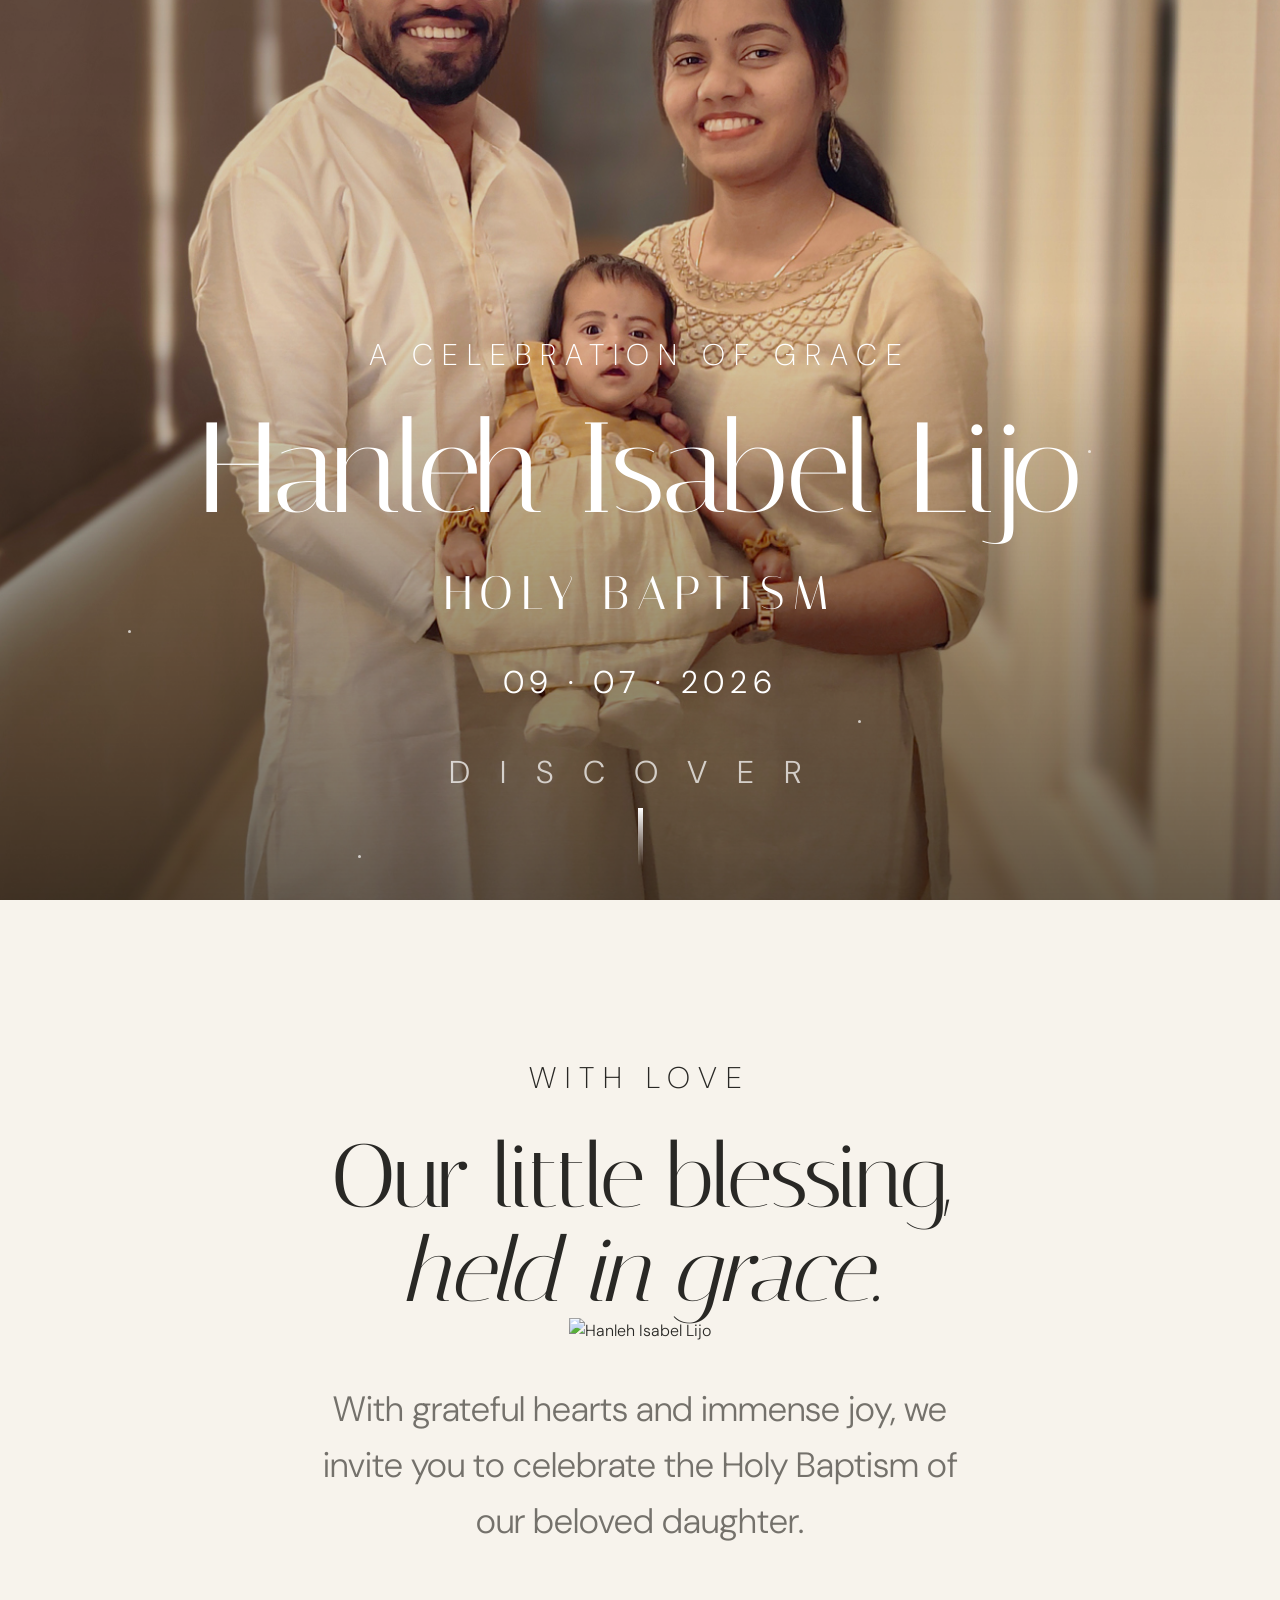
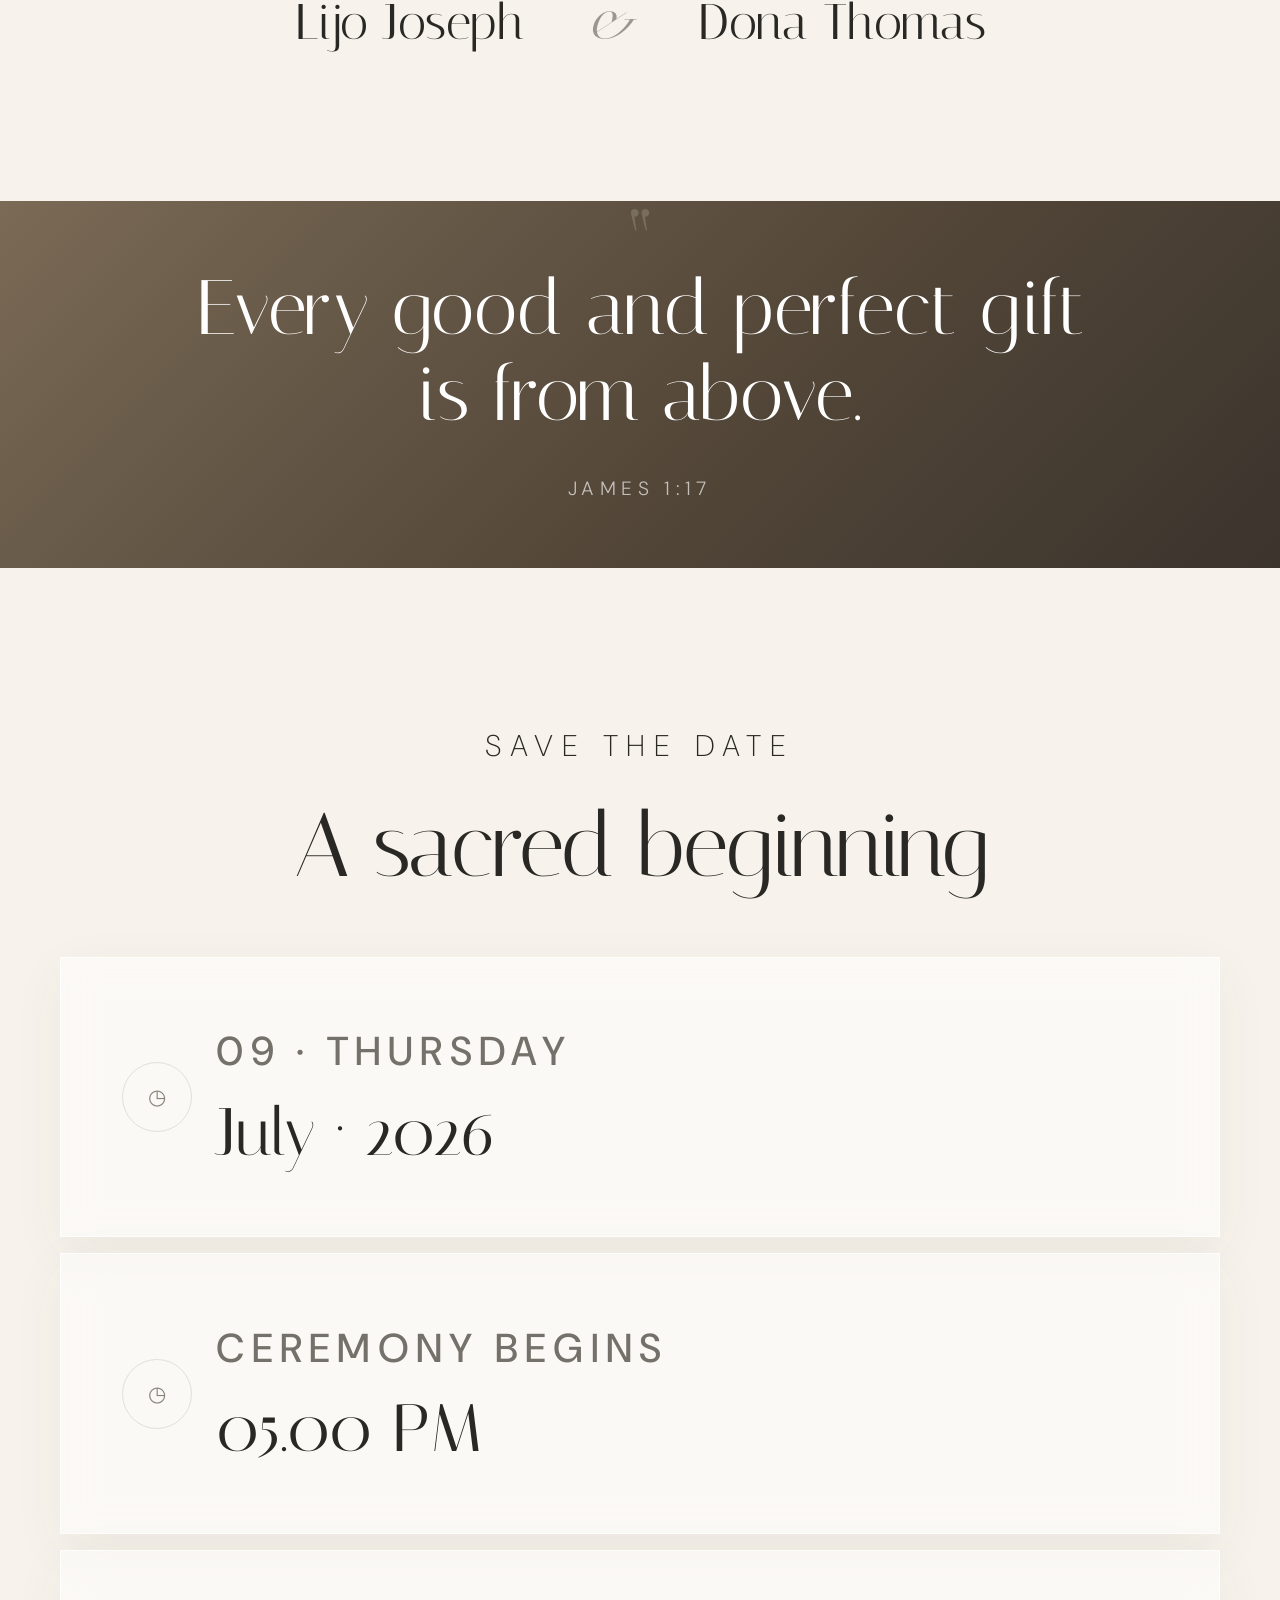
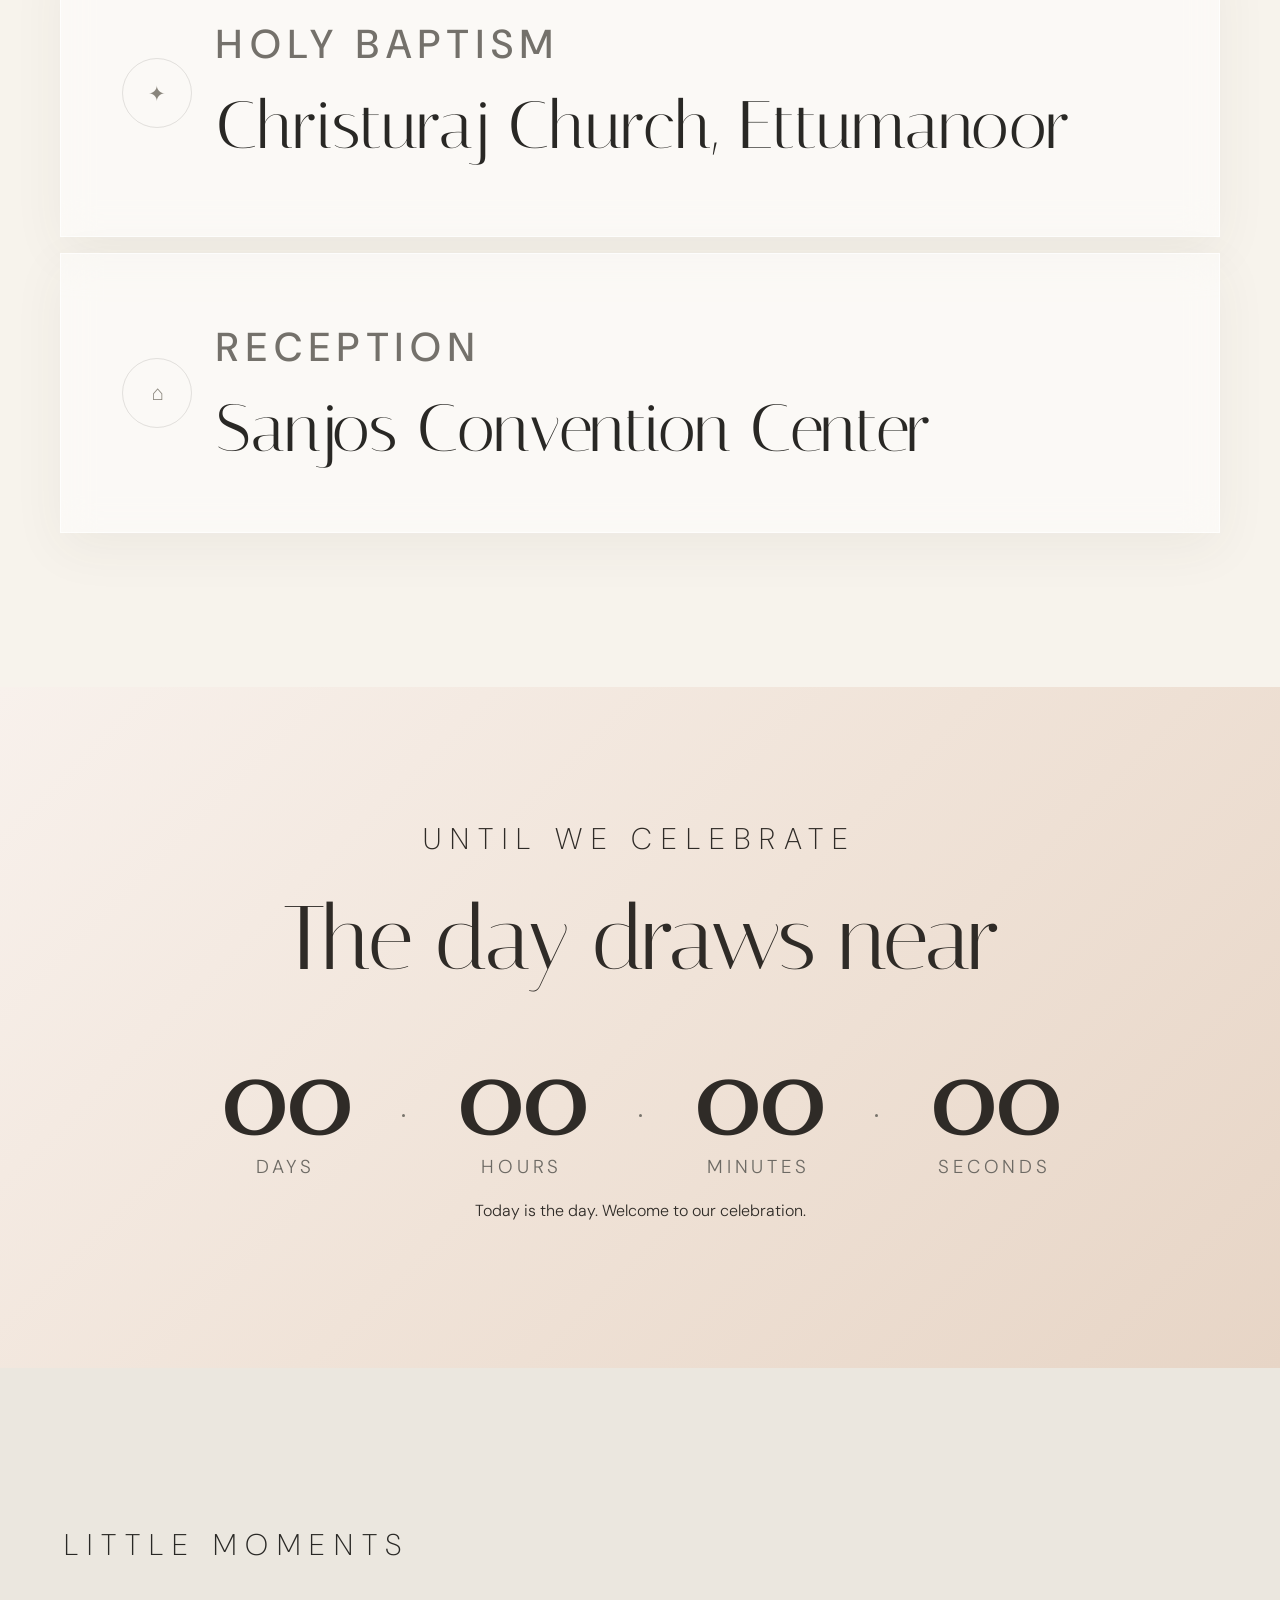
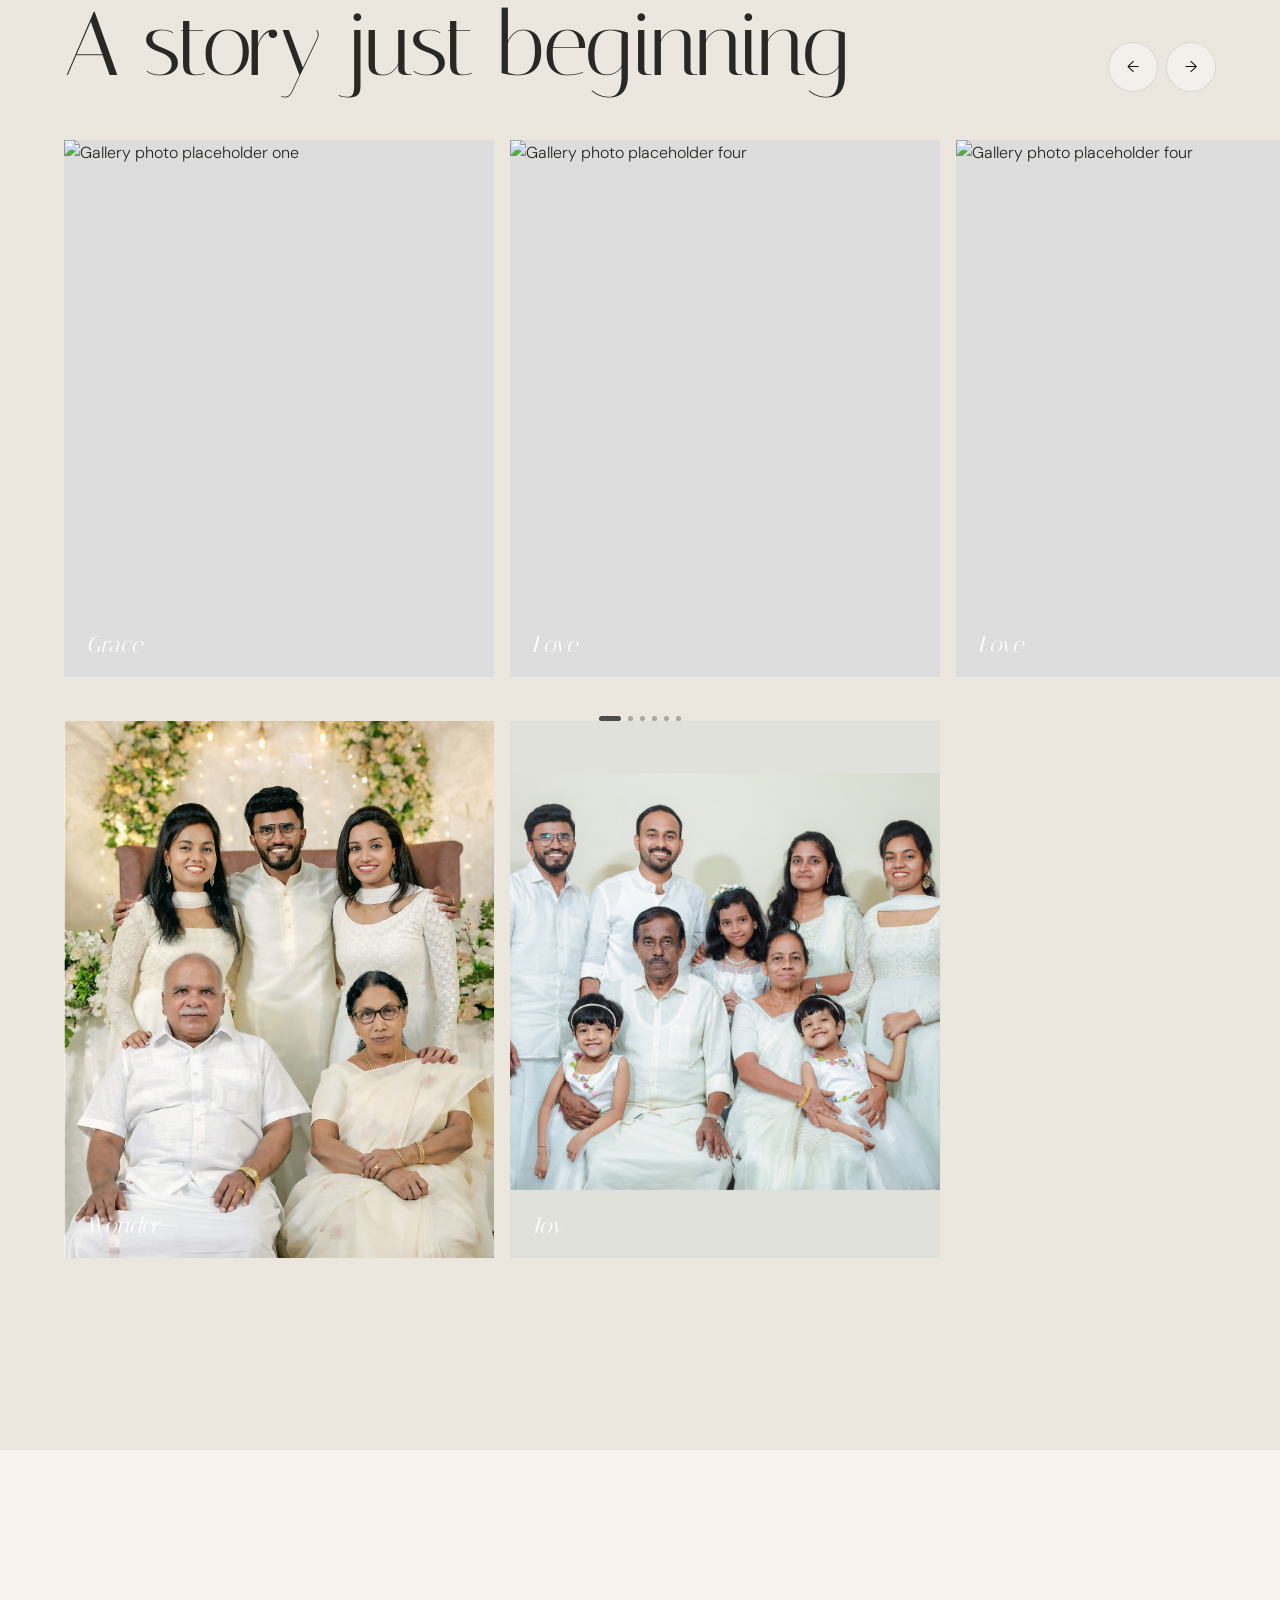
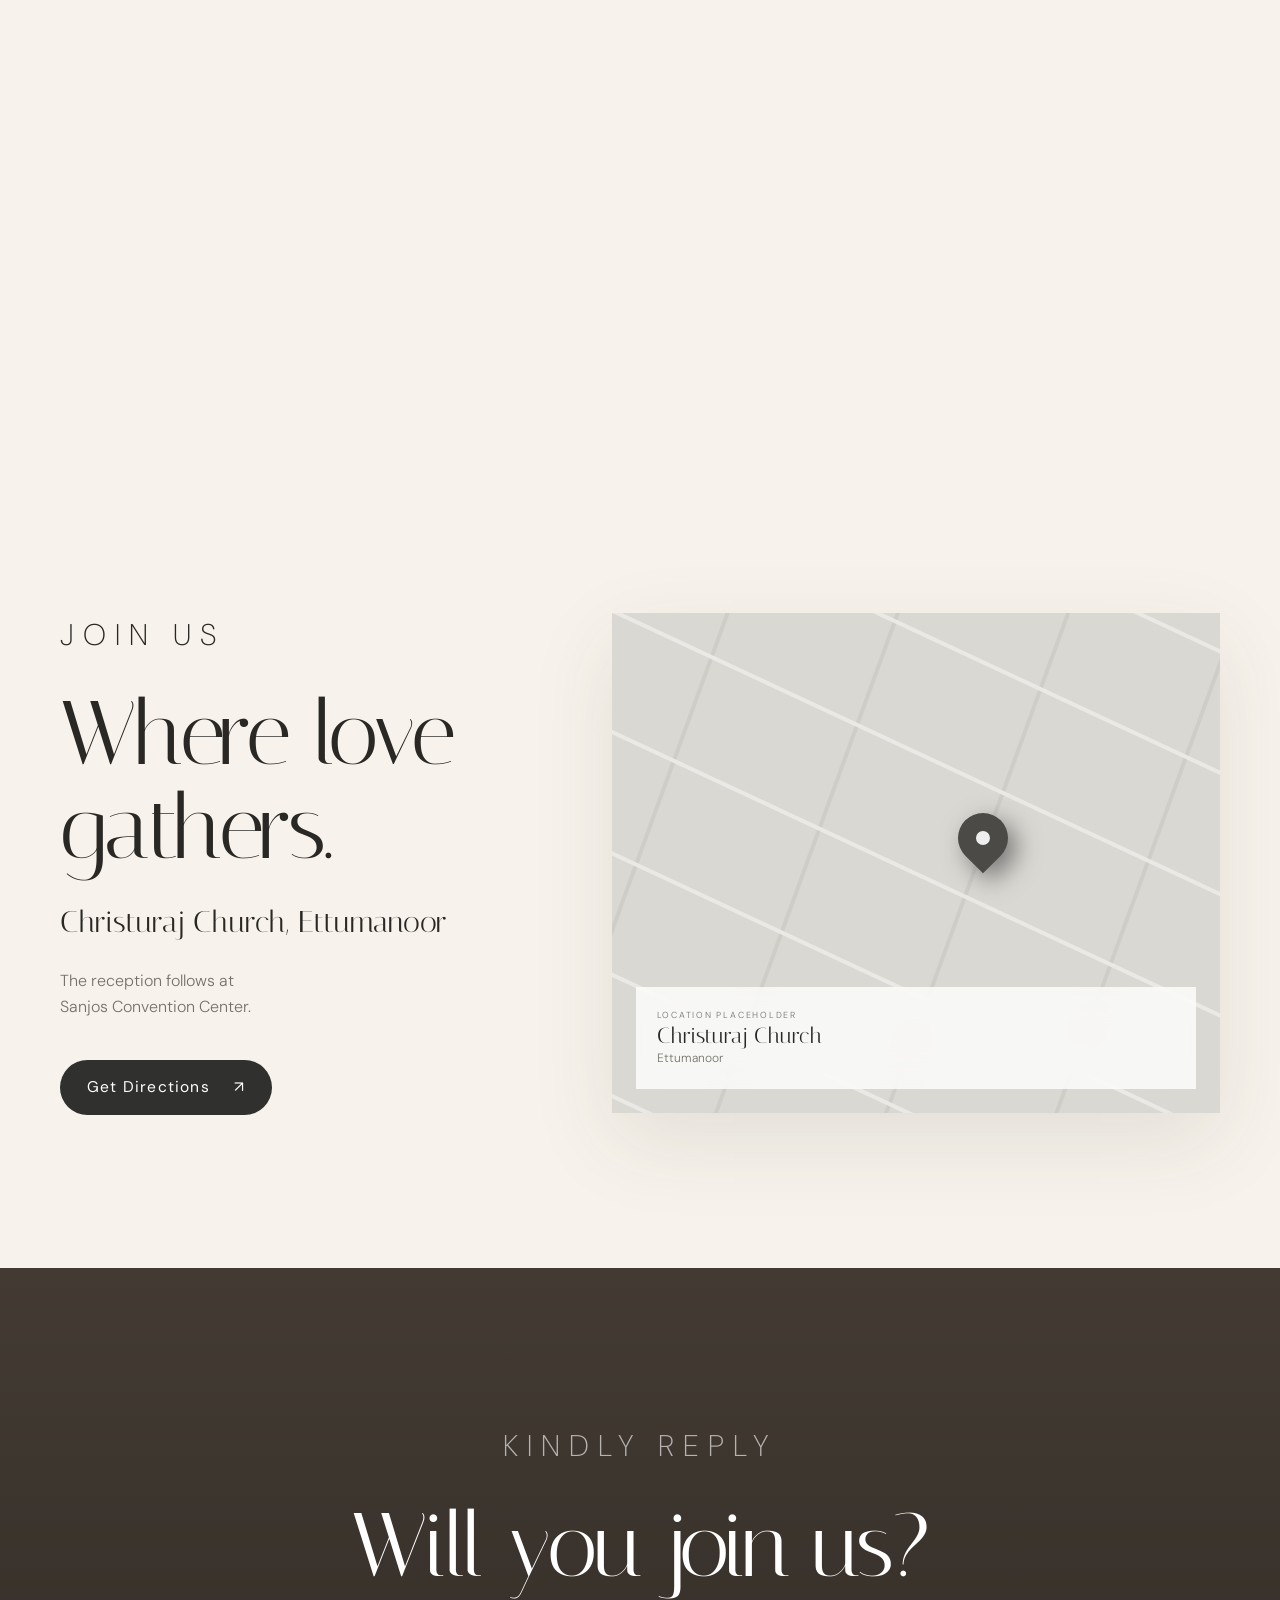
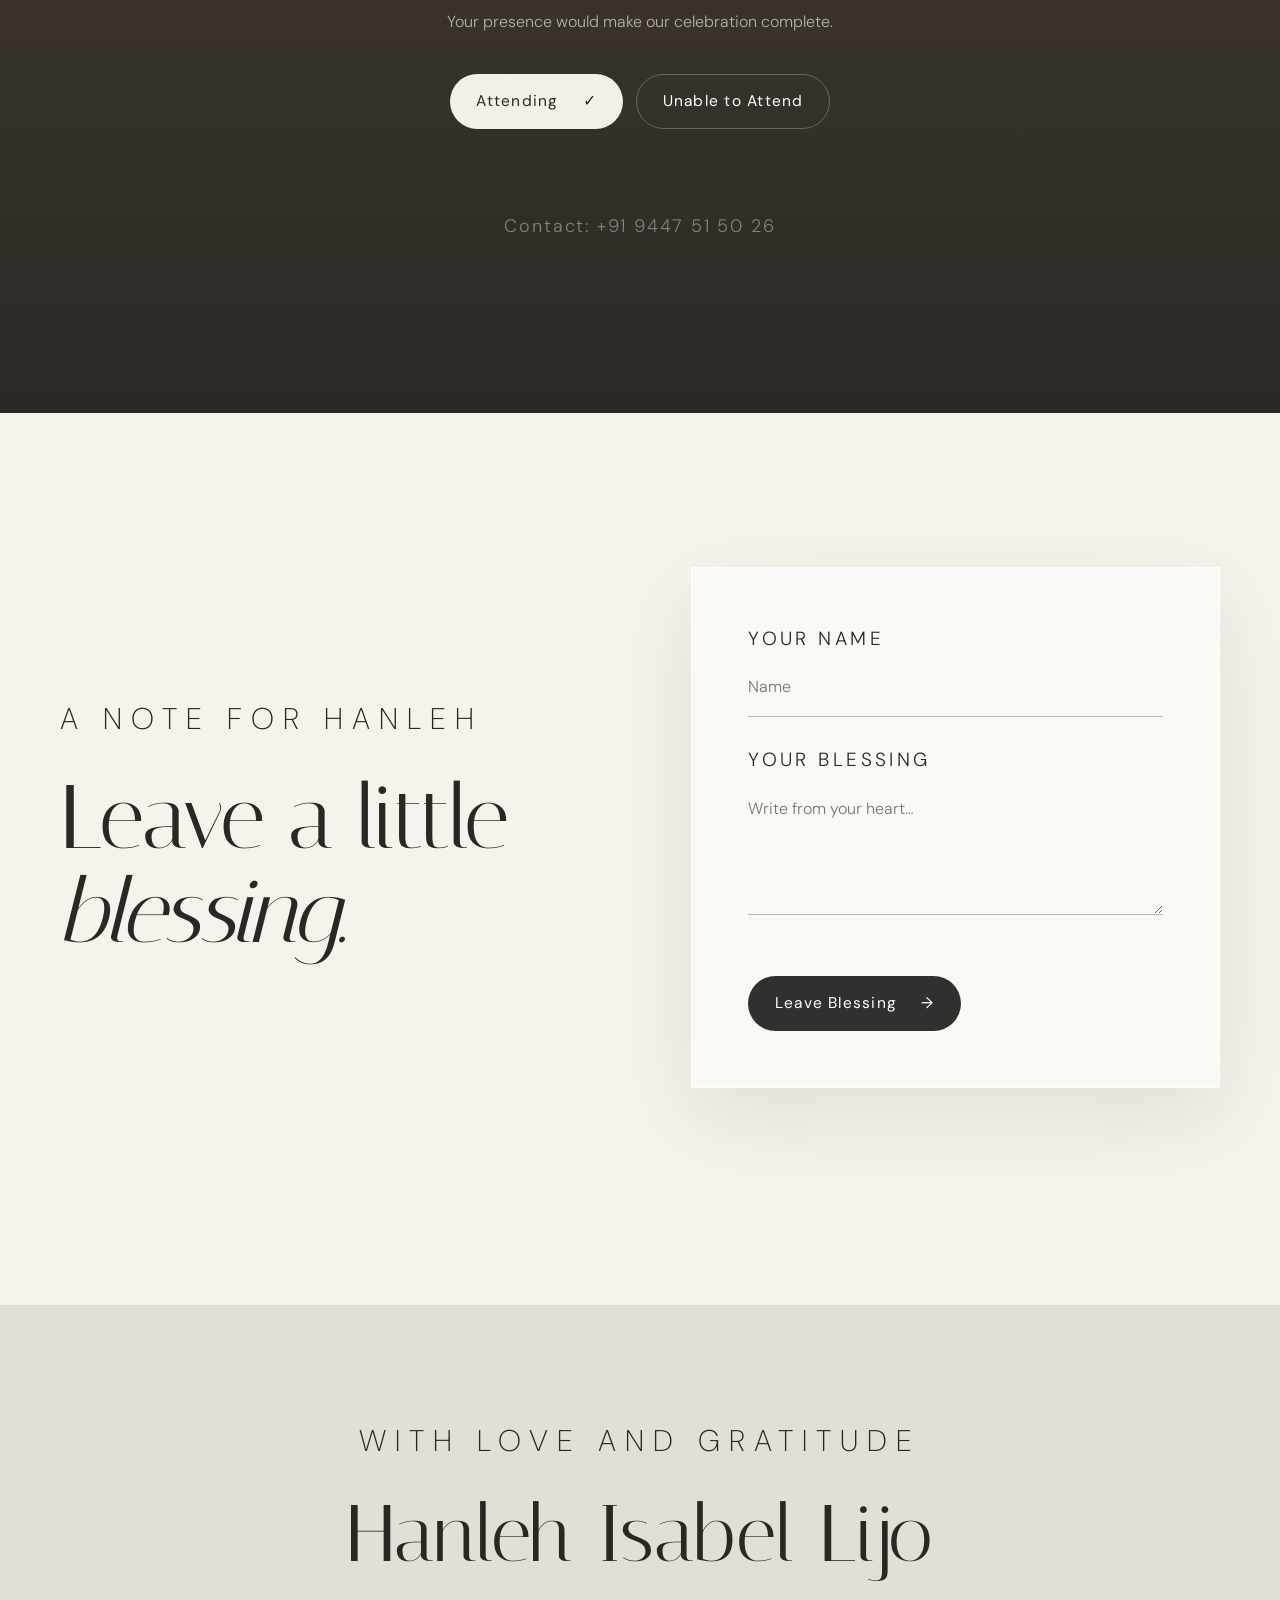
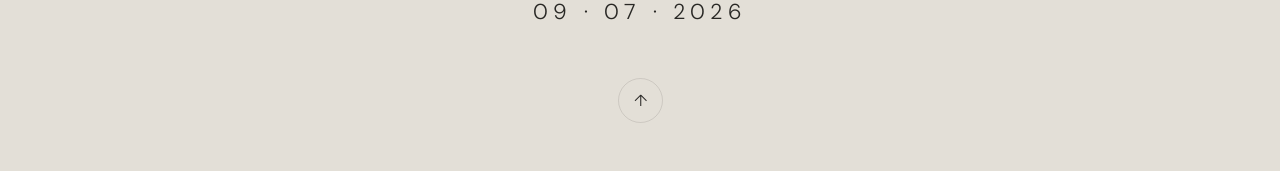
==== commit 9142d37e: "Add files via upload" ====
--- a/index.html
+++ b/index.html
@@ -47,6 +47,9 @@
   <div class="inner narrow reveal">
     <p class="eyebrow">With love</p>
     <h2>Our little blessing,<br><em>held in grace.</em></h2>
+    <div class="baby-photo">
+    <img src="assets/thumb.jpeg" alt="Hanleh Isabel Lijo">
+</div>
     <p class="lead">With grateful hearts and immense joy, we invite you to celebrate the Holy Baptism of our beloved daughter.</p>
     <div class="parents"><span>Lijo Joseph</span><b>&amp;</b><span>Dona Thomas</span></div>
   </div>
@@ -88,8 +91,16 @@
   <div class="track reveal" id="track" tabindex="0" aria-label="Swipeable photo gallery">
    <figure><img src="assets/babyhan.jpg" alt="Gallery photo placeholder one" width="900" height="1125" loading="lazy"><figcaption>Grace</figcaption></figure>
    
-   <figure><img src="assets/PooparaCar.jpg" alt="Gallery photo placeholder four" width="900" height="1125" loading="lazy"><figcaption>Love</figcaption></figure>
+   <figure><img src="assets/han1.jpeg" alt="Gallery photo placeholder four" width="900" height="1125" loading="lazy"><figcaption>Love</figcaption></figure>
+
+   <figure><img src="assets/han3.jpeg" alt="Gallery photo placeholder four" width="900" height="1125" loading="lazy"><figcaption>Love</figcaption></figure>
+
+   <figure><img src="assets/han1.jpeg" alt="Gallery photo placeholder four" width="900" height="1125" loading="lazy"><figcaption>Love</figcaption></figure>
+   <figure><img src="assets/han4.jpeg" alt="Gallery photo placeholder four" width="900" height="1125" loading="lazy"><figcaption>Love</figcaption></figure>
+   <figure><img src="assets/han8.jpeg" alt="Gallery photo placeholder four" width="900" height="1125" loading="lazy"><figcaption>Love</figcaption></figure>
   </div><div class="dots" id="dots"></div>
+
+
 
 
   <div class="track reveal" id="track" tabindex="0" aria-label="Swipeable photo gallery">
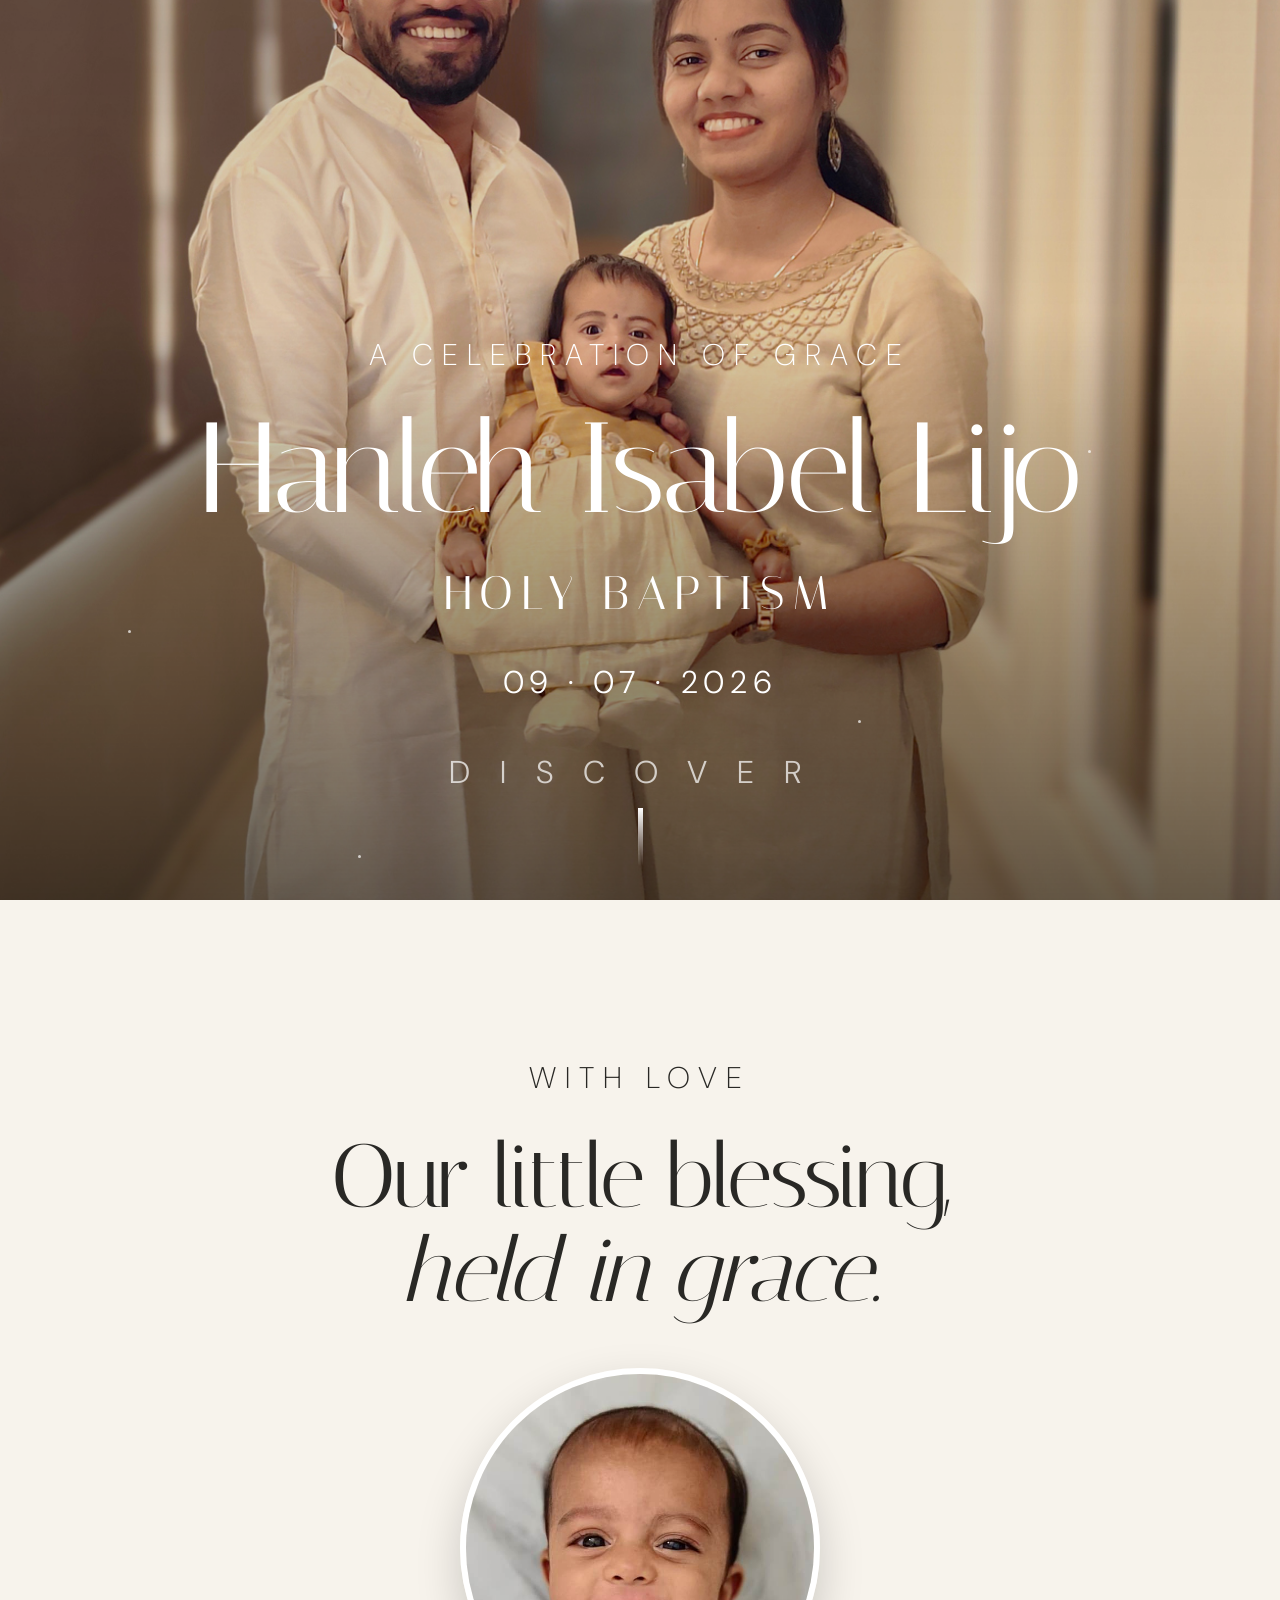
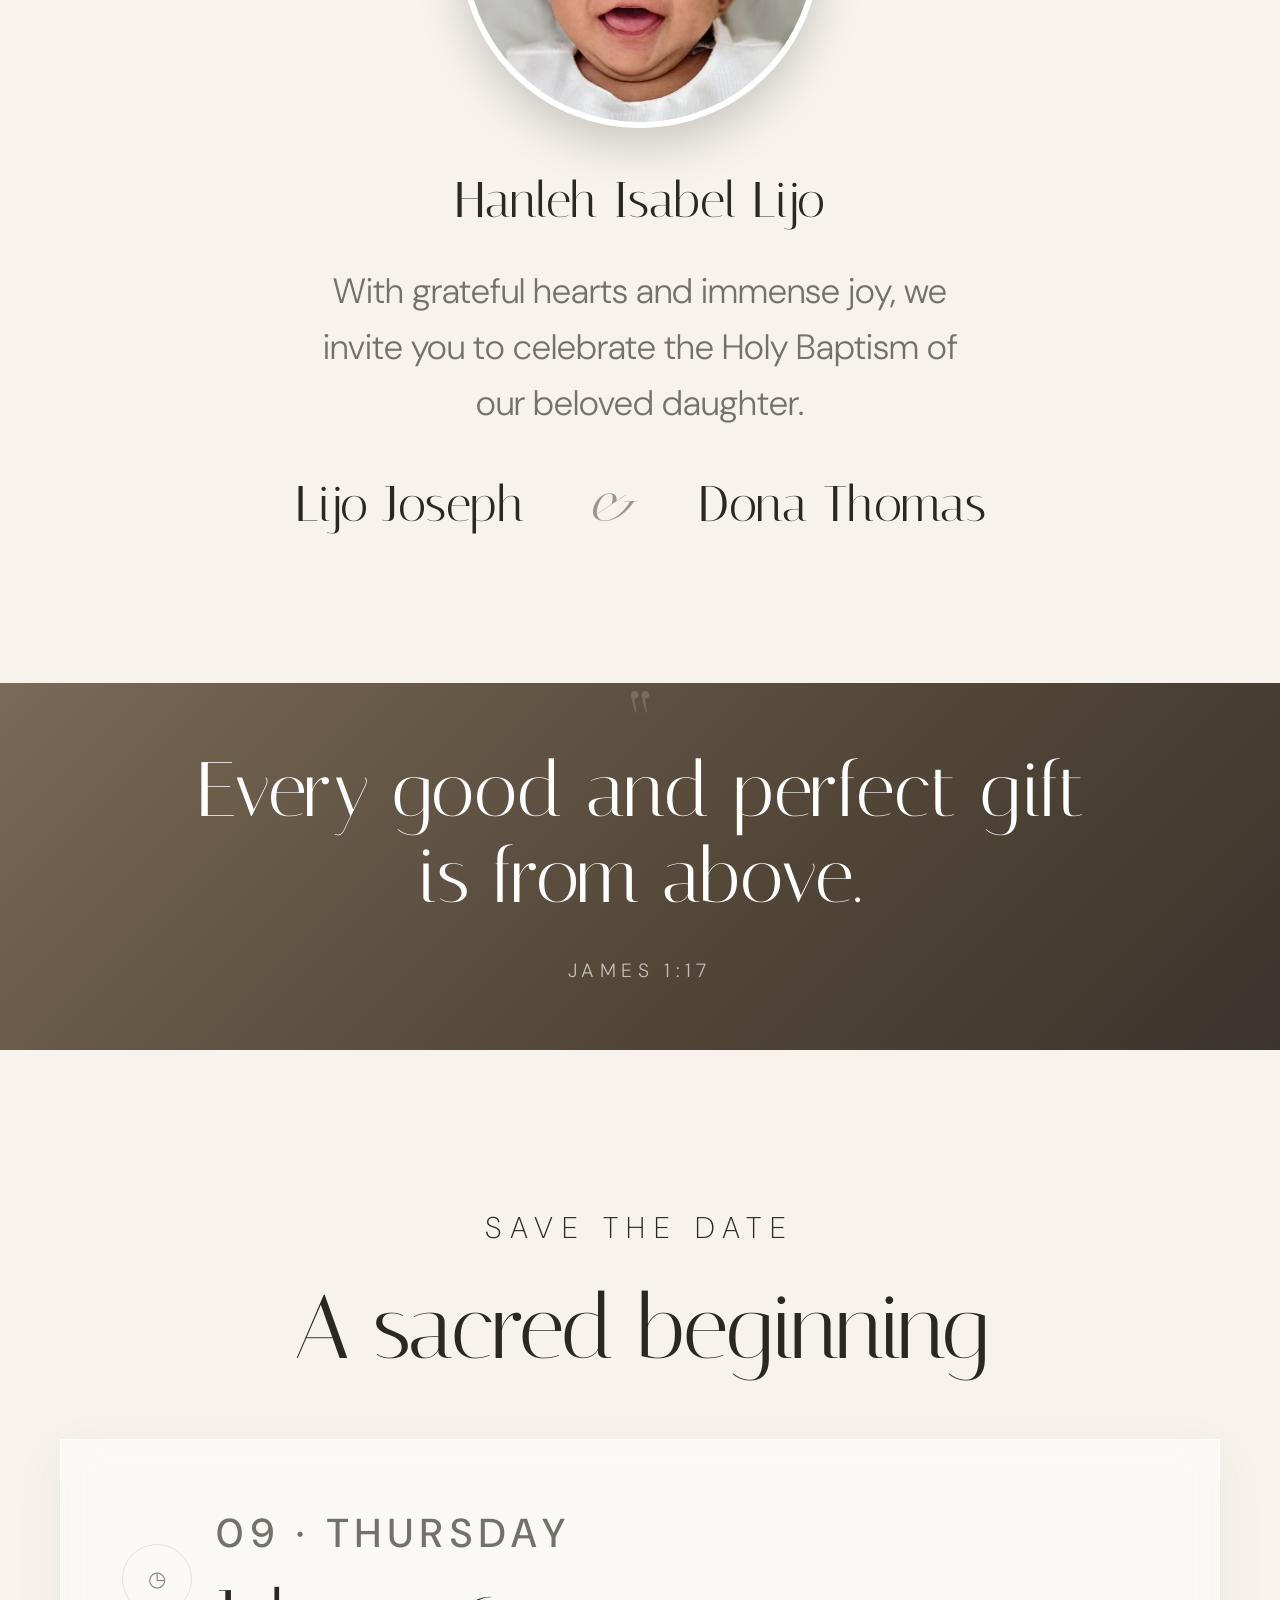
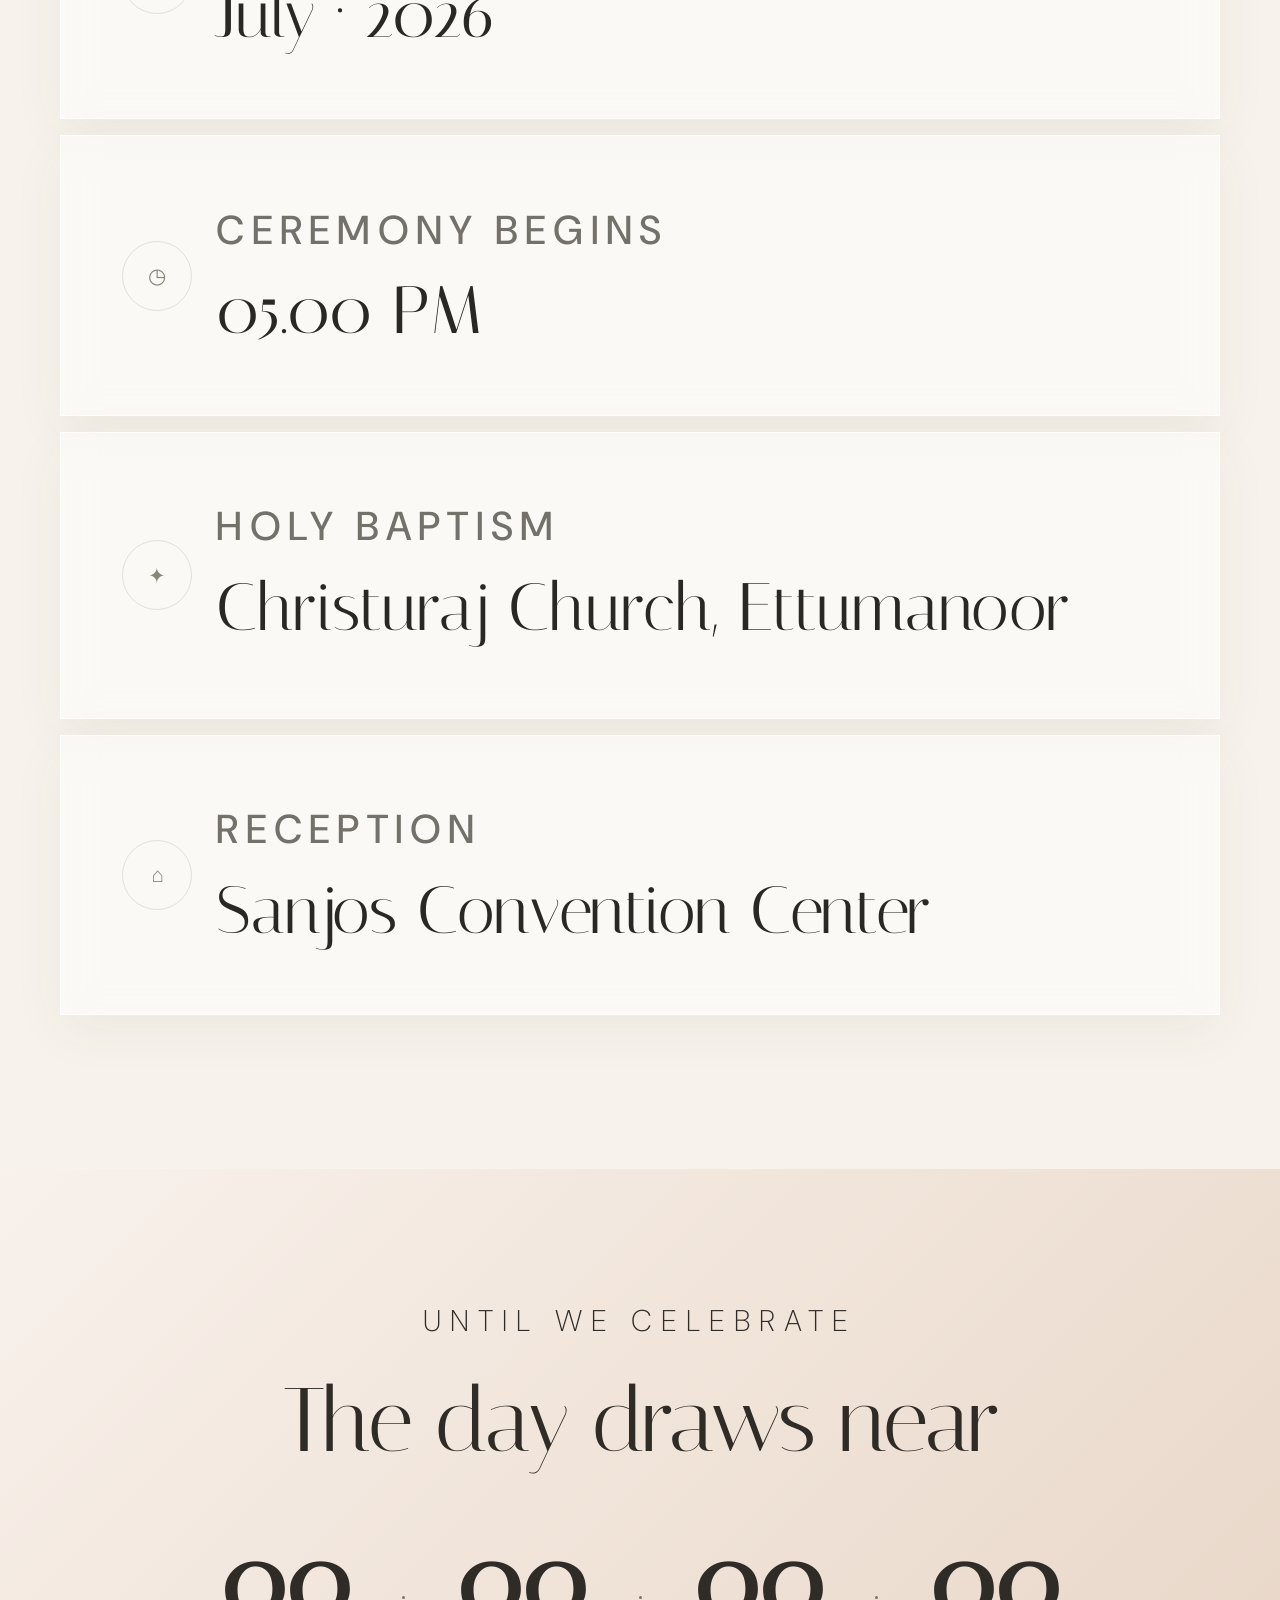
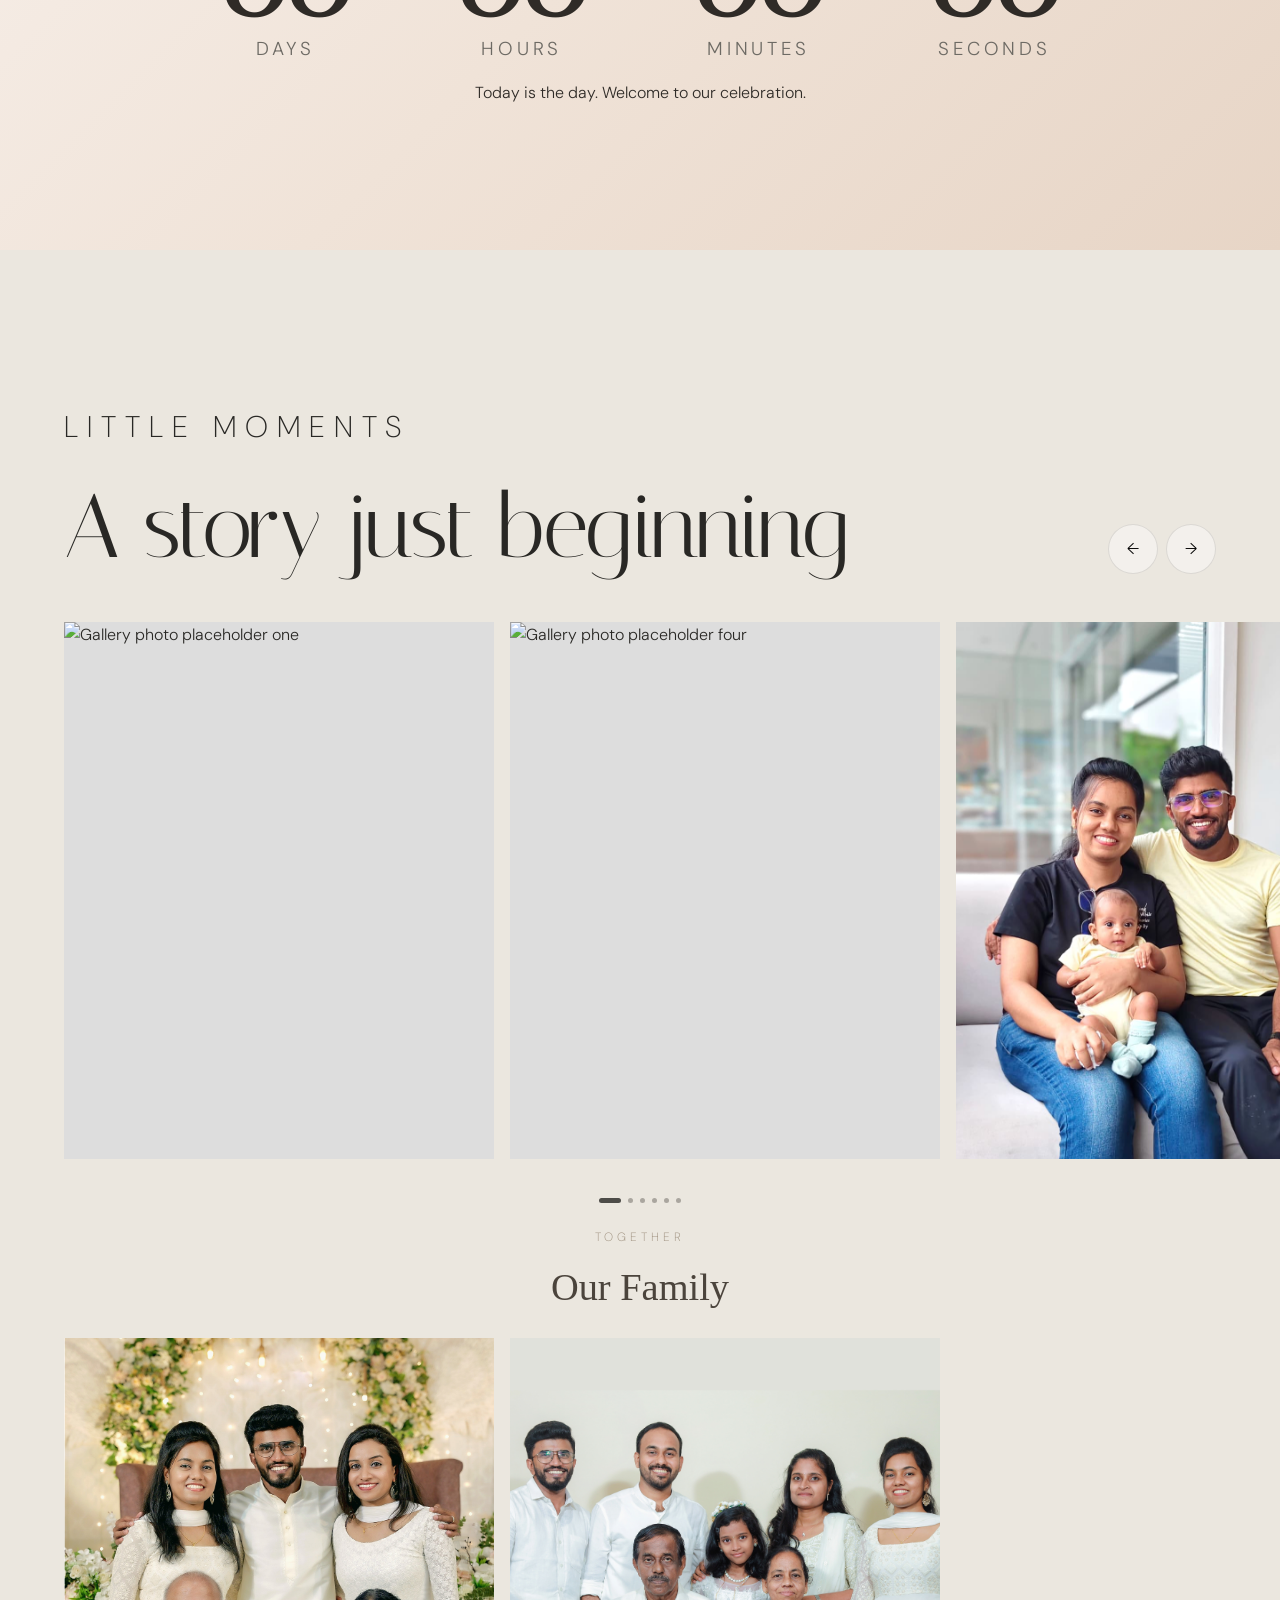
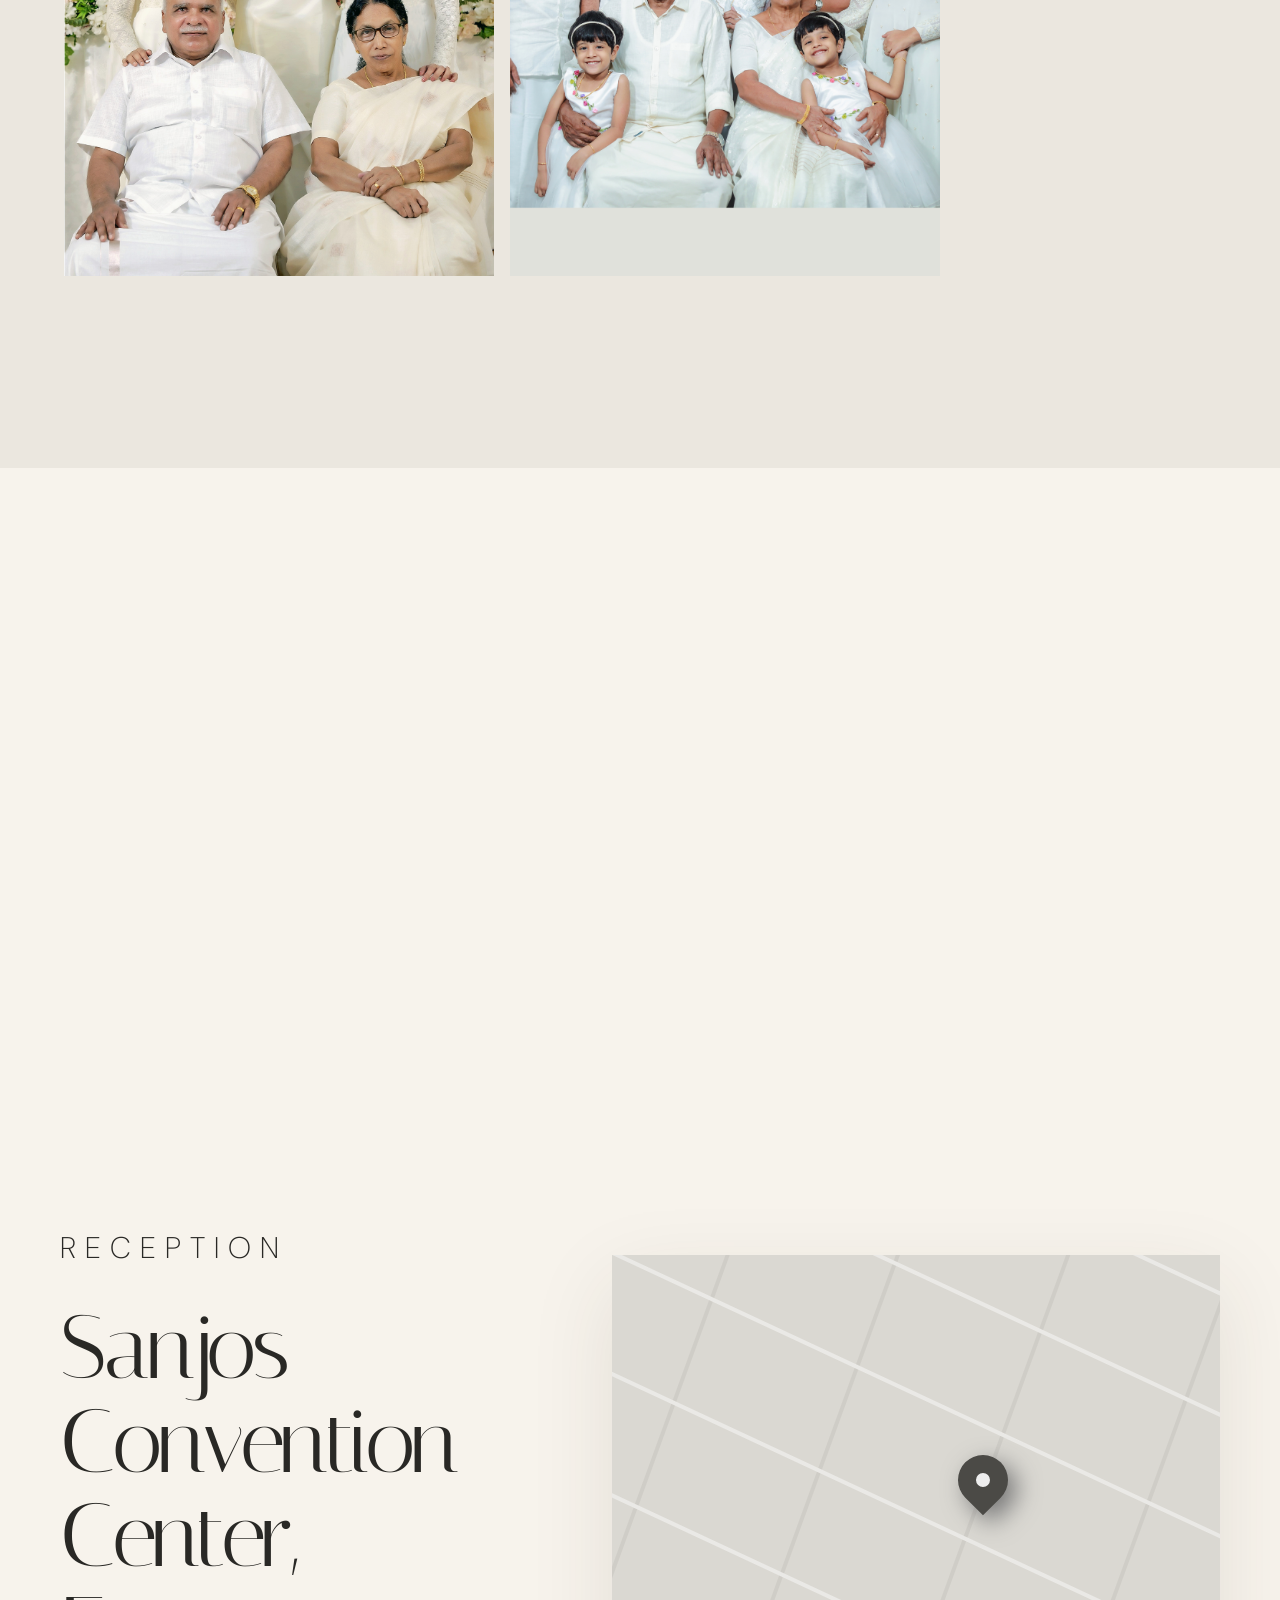
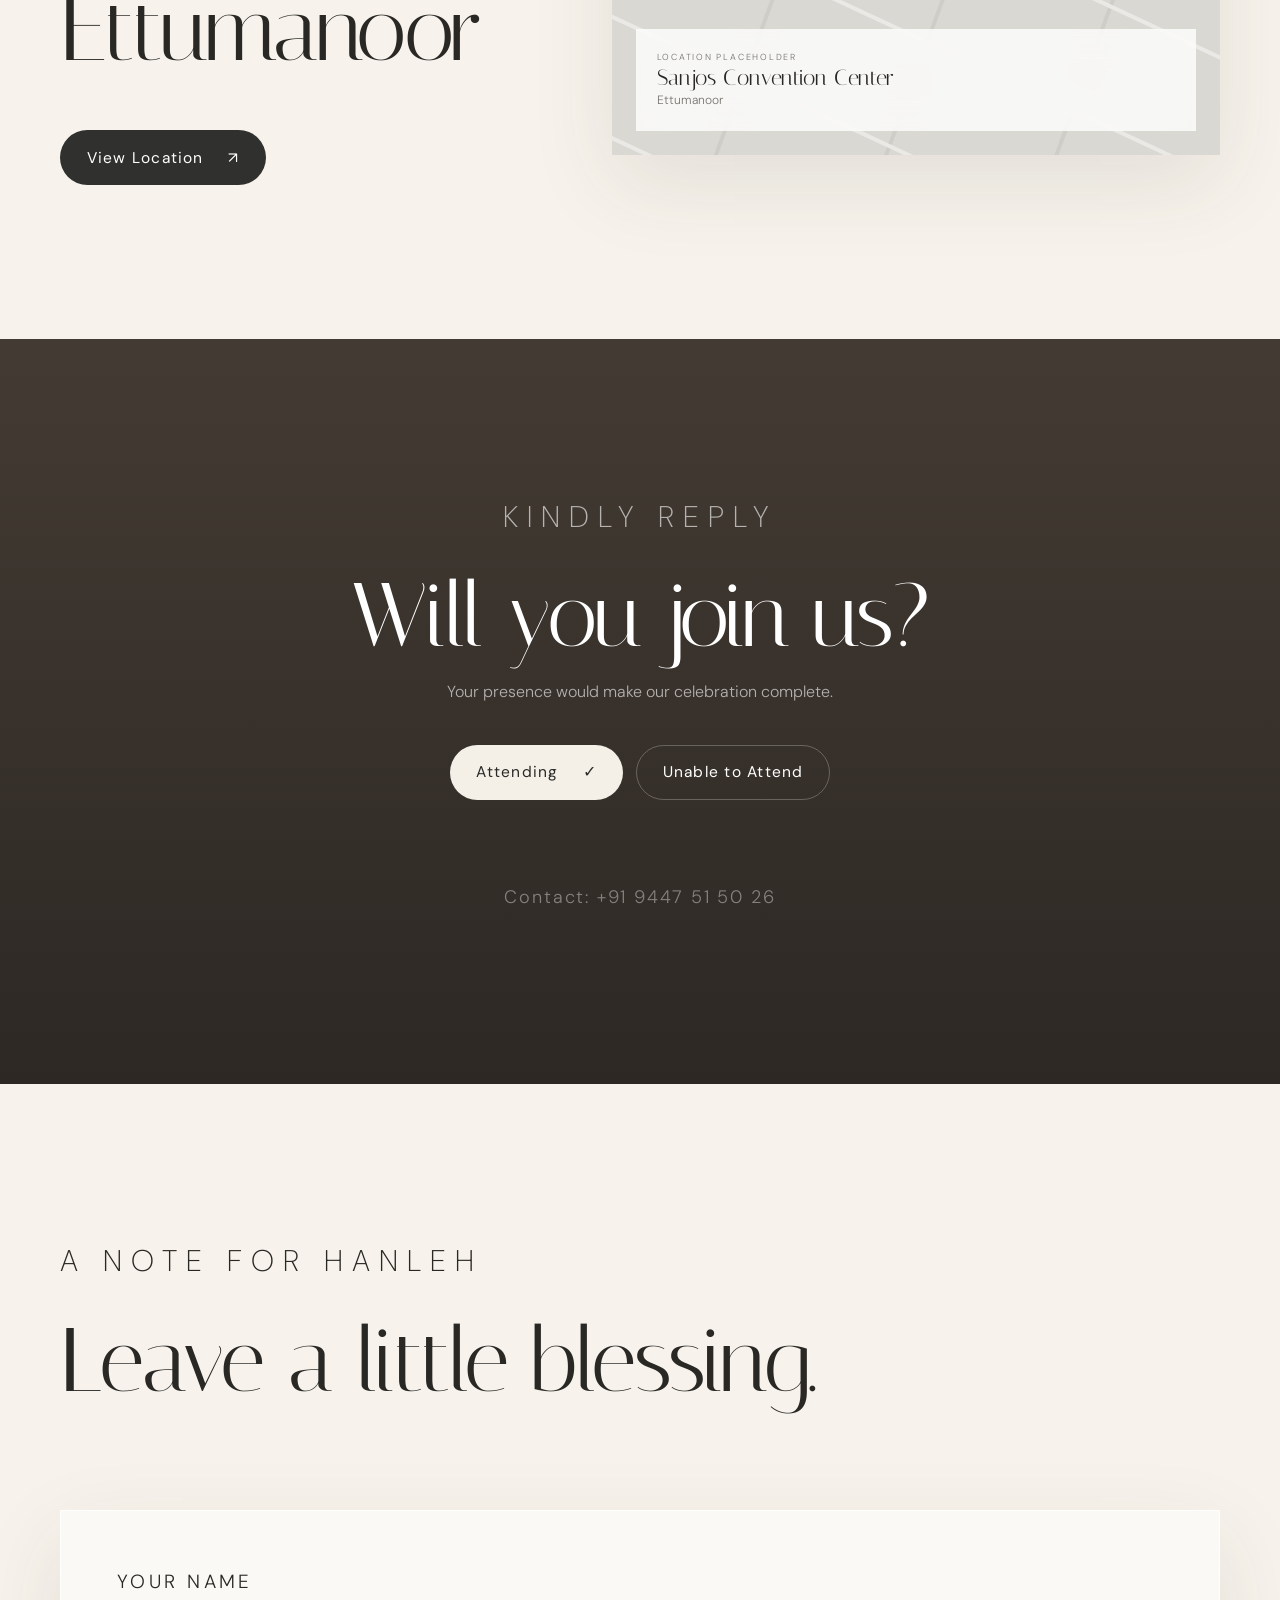
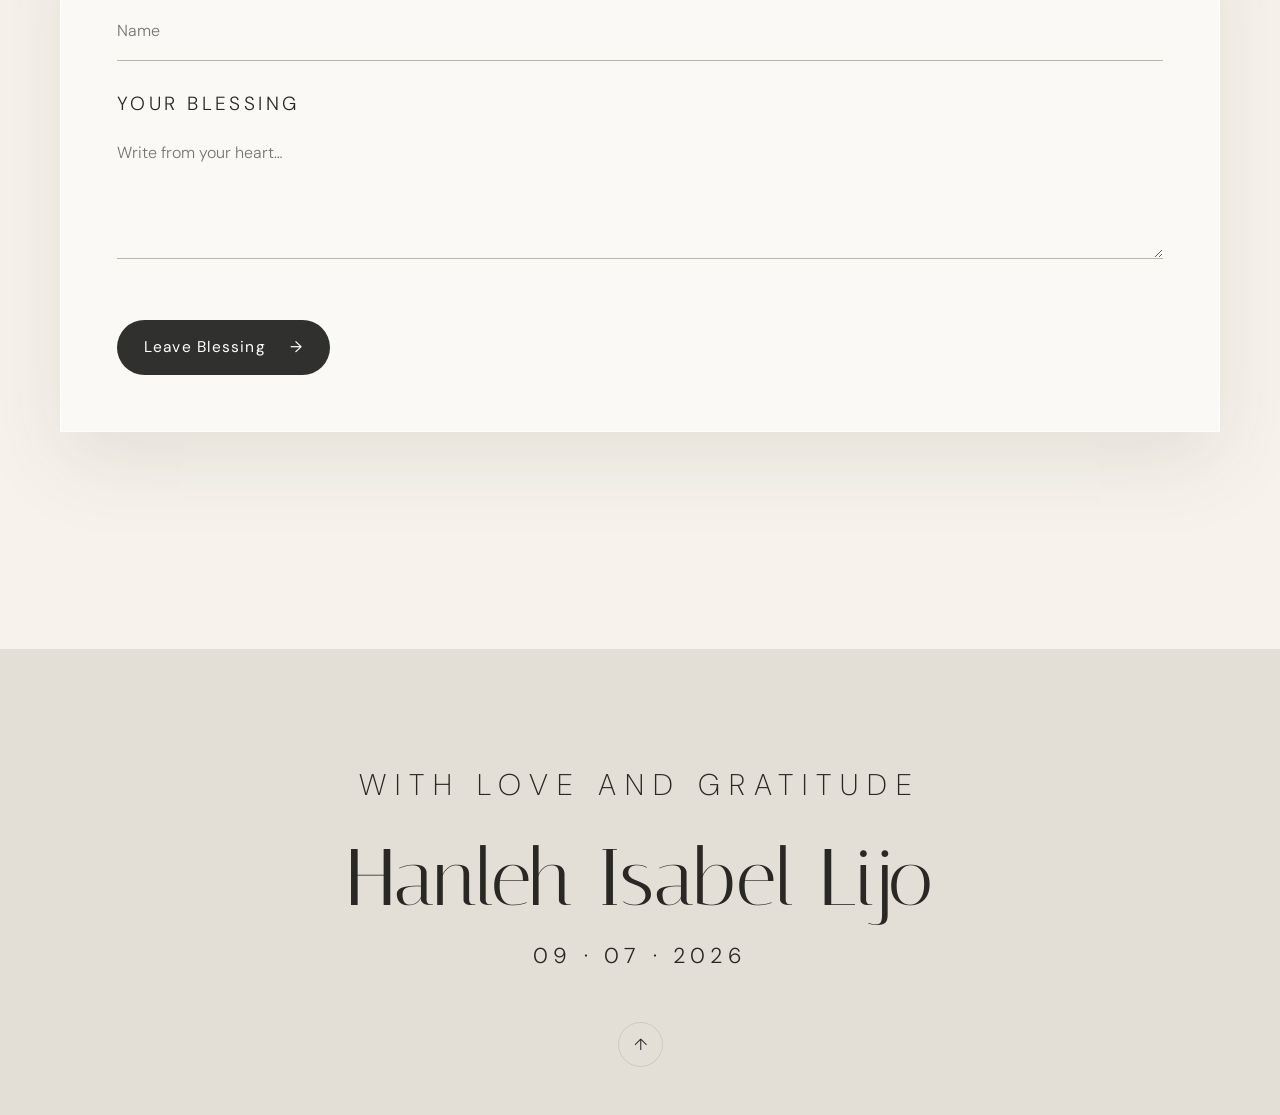
==== commit 5479b1f1: "Add files via upload" ====
--- a/index.html
+++ b/index.html
@@ -50,6 +50,7 @@
     <div class="baby-photo">
     <img src="assets/thumb.jpeg" alt="Hanleh Isabel Lijo">
 </div>
+ <div class="parents"><span>Hanleh Isabel Lijo</span></div>
     <p class="lead">With grateful hearts and immense joy, we invite you to celebrate the Holy Baptism of our beloved daughter.</p>
     <div class="parents"><span>Lijo Joseph</span><b>&amp;</b><span>Dona Thomas</span></div>
   </div>
@@ -89,24 +90,30 @@
  <div class="inner wide">
   <header class="gallery-head reveal"><div><p class="eyebrow">Little moments</p><h2>A story just beginning</h2></div><div class="arrows"><button id="prev" aria-label="Previous photo">←</button><button id="next" aria-label="Next photo">→</button></div></header>
   <div class="track reveal" id="track" tabindex="0" aria-label="Swipeable photo gallery">
-   <figure><img src="assets/babyhan.jpg" alt="Gallery photo placeholder one" width="900" height="1125" loading="lazy"><figcaption>Grace</figcaption></figure>
+   <figure><img src="assets/babyhan.jpg" alt="Gallery photo placeholder one" width="900" height="1125" loading="lazy"><figcaption></figcaption></figure>
    
-   <figure><img src="assets/han1.jpeg" alt="Gallery photo placeholder four" width="900" height="1125" loading="lazy"><figcaption>Love</figcaption></figure>
+   <figure><img src="assets/han11.jpeg" alt="Gallery photo placeholder four" width="900" height="1125" loading="lazy"><figcaption></figcaption></figure>
 
-   <figure><img src="assets/han3.jpeg" alt="Gallery photo placeholder four" width="900" height="1125" loading="lazy"><figcaption>Love</figcaption></figure>
+   <figure><img src="assets/han4.jpeg" alt="Gallery photo placeholder four" width="900" height="1125" loading="lazy"><figcaption></figcaption></figure>
 
-   <figure><img src="assets/han1.jpeg" alt="Gallery photo placeholder four" width="900" height="1125" loading="lazy"><figcaption>Love</figcaption></figure>
-   <figure><img src="assets/han4.jpeg" alt="Gallery photo placeholder four" width="900" height="1125" loading="lazy"><figcaption>Love</figcaption></figure>
-   <figure><img src="assets/han8.jpeg" alt="Gallery photo placeholder four" width="900" height="1125" loading="lazy"><figcaption>Love</figcaption></figure>
+   <figure><img src="assets/han1.jpeg" alt="Gallery photo placeholder four" width="900" height="1125" loading="lazy"><figcaption></figcaption></figure>
+   <figure><img src="assets/han3.jpeg" alt="Gallery photo placeholder four" width="900" height="1125" loading="lazy"><figcaption></figcaption></figure>
+   <figure><img src="assets/abc.jpeg" alt="Gallery photo placeholder four" width="900" height="1125" loading="lazy"><figcaption></figcaption></figure>
+   
   </div><div class="dots" id="dots"></div>
 
 
+<!-- Family Title -->
+<div class="gallery-divider reveal">
+    <p class="eyebrow">Together</p>
+    <h3>Our Family</h3>
+</div>
 
 
   <div class="track reveal" id="track" tabindex="0" aria-label="Swipeable photo gallery">
   
-   <figure><img src="assets/fam1.jpg" alt="Gallery photo placeholder two" width="900" height="1125" loading="lazy"><figcaption>Wonder</figcaption></figure>
-   <figure><img src="assets/fam2.jpg" alt="Gallery photo placeholder three" width="900" height="1125" loading="lazy"><figcaption>Joy</figcaption></figure>
+   <figure><img src="assets/fam1.jpg" alt="Gallery photo placeholder two" width="900" height="1125" loading="lazy"><figcaption></figcaption></figure>
+   <figure><img src="assets/fam2.jpg" alt="Gallery photo placeholder three" width="900" height="1125" loading="lazy"><figcaption></figcaption></figure>
   
   </div><div class="dots" id="dots"></div>
  </div>
@@ -114,17 +121,17 @@
 
 <section class="section location">
  <div class="inner location-grid">
-  <div class="location-copy reveal"><p class="eyebrow">Join us</p><h2>Where love<br>gathers.</h2><p class="place">Christuraj Church, Ettumanoor</p><p class="muted">The reception follows at<br>Sanjos Convention Center.</p><a class="button dark" id="directions" href="https://maps.google.com/?q=Christuraj+Church+Ettumanoor" target="_blank" rel="noopener">Get Directions <span>↗</span></a></div>
+  <div class="location-copy reveal"><p class="eyebrow">Our Locations</p><h2>Christuraj Church, Ettumanoor</h2><p class="place"></p><a class="button dark" id="directions" href="https://maps.google.com/?q=Christuraj+Church+Ettumanoor" target="_blank" rel="noopener">View Church <span>↗</span></a></div>
 
 
   <!-- GOOGLE MAPS PLACEHOLDER -->
   <div class="map reveal" role="img" aria-label="Google Maps placeholder for Christuraj Church"><div class="roads"></div><span class="pin"><i></i></span><div class="map-card"><small>Location placeholder</small><strong>Christuraj Church</strong><span>Ettumanoor</span></div></div>
 
-  <div class="location-copy reveal"><p class="eyebrow">Join us</p><h2>Where love<br>gathers.</h2><p class="place">Christuraj Church, Ettumanoor</p><p class="muted">The reception follows at<br>Sanjos Convention Center.</p><a class="button dark" id="directions" href="https://maps.google.com/?q=Christuraj+Church+Ettumanoor" target="_blank" rel="noopener">Get Directions <span>↗</span></a></div>
+  <div class="location-copy reveal"><p class="eyebrow">Reception</p><h2>Sanjos Convention Center,<br>Ettumanoor</h2><p class="place"></p><a class="button dark" id="directions" href="https://maps.app.goo.gl/aA3eiog2aX7heo5A9" target="_blank" rel="noopener">View Location <span>↗</span></a></div>
 
   
   <!-- GOOGLE MAPS PLACEHOLDER -->
-  <div class="map reveal" role="img" aria-label="Google Maps placeholder for Christuraj Church"><div class="roads"></div><span class="pin"><i></i></span><div class="map-card"><small>Location placeholder</small><strong>Christuraj Church</strong><span>Ettumanoor</span></div></div>
+  <div class="map reveal" role="img" aria-label="Google Maps placeholder for Christuraj Church"><div class="roads"></div><span class="pin"><i></i></span><div class="map-card"><small>Location placeholder</small><strong>Sanjos Convention Center</strong><span>Ettumanoor</span></div></div>
  </div>
 </section>
 
@@ -139,7 +146,7 @@
 
 <section class="section blessings">
  <div class="inner blessing-grid">
-  <div class="blessing-copy reveal"><p class="eyebrow">A note for Hanleh</p><h2>Leave a little<br><em>blessing.</em></h2></div>
+  <div class="blessing-copy reveal"><p class="eyebrow">A note for Hanleh</p><h2>Leave a little blessing.</h2></div>
   <div class="blessing-panel reveal">
    <form id="blessingForm"><label for="guestName">Your name</label><input id="guestName" name="name" placeholder="Name" maxlength="50" required><label for="guestBlessing">Your blessing</label><textarea id="guestBlessing" name="blessing" placeholder="Write from your heart…" maxlength="300" rows="4" required></textarea><button class="button dark" type="submit">Leave Blessing <span>→</span></button></form>
    <div class="thanks" id="thanks" hidden><span>✦</span><h3>Thank you.</h3><p>Your beautiful blessing has been added below.</p></div>
--- a/style.css
+++ b/style.css
@@ -1,5 +1,56 @@
 @import url('https://fonts.googleapis.com/css2?family=DM+Sans:wght@300;400;500;600&family=Italiana&display=swap');
 @import url('https://fonts.googleapis.com/css2?family=Playfair+Display:wght@400;500;600&display=swap');
+.baby-photo {
+    display: flex;
+    justify-content: center;
+    margin: 50px 0 40px;
+}
+
+.location-title h2{
+    font-size: clamp(7rem, 8vw, 4rem) !important;
+}
+
+
+.baby-photo img {
+    width: 360px;
+    height: 360px;
+    object-fit: cover;
+    border-radius: 50%;
+
+    border: 6px solid #ffffff;
+
+    box-shadow:
+        0 18px 45px rgba(0,0,0,.18);
+
+    transition: all .35s ease;
+}
+
+.baby-photo img:hover {
+    transform: scale(1.05);
+}
+
+.gallery-divider{
+    text-align: center;
+    margin: 25px 0 20px;   /* Top | Bottom */
+    padding: 0;
+}
+
+.gallery-divider .eyebrow{
+    font-size:.75rem;
+    letter-spacing:4px;
+    text-transform:uppercase;
+    color:#9d8f7d;
+    margin-bottom:10px;
+}
+
+.gallery-divider h3{
+    font-family:"Cormorant Garamond", serif;
+    font-size:2.4rem;
+    font-weight:300;
+    color:#4b443c;
+    margin:0;
+}
+
 :root{--ivory:#f7f3ec;--white:#fffdf9;--ink:#292825;--muted:#74716b;--line:rgba(54,52,48,.13);--deep:#30302e;--serif:'Italiana','Times New Roman',serif;--sans:'DM Sans',Arial,sans-serif;--ease:cubic-bezier(.2,.75,.25,1);--shadow:0 28px 80px rgba(55,50,41,.1)}
 *{box-sizing:border-box}html{scroll-behavior:smooth}body{margin:0;background:var(--ivory);color:var(--ink);font-family:var(--sans);font-weight:300;line-height:1.6;overflow-x:hidden}button,input,textarea{font:inherit}button,a{-webkit-tap-highlight-color:transparent}a{color:inherit}.skip{position:fixed;z-index:100;top:-5rem;left:1rem;padding:.8rem 1rem;background:#fff}.skip:focus{top:1rem}.particles{position:fixed;inset:0;pointer-events:none;z-index:2;overflow:hidden}.particles i{position:absolute;width:3px;height:3px;border-radius:50%;background:rgba(255,255,255,.7);animation:float 16s linear infinite}.particles i:nth-child(1){left:10%;top:70%;animation-delay:-3s}.particles i:nth-child(2){left:28%;top:95%;animation-delay:-12s}.particles i:nth-child(3){left:67%;top:80%;animation-delay:-6s}.particles i:nth-child(4){left:85%;top:50%;animation-delay:-10s}.particles i:nth-child(5){left:48%;top:110%}@keyframes float{to{transform:translateY(-120vh) translateX(30px);opacity:0}}
 .music{position:fixed;z-index:50;top:max(18px,env(safe-area-inset-top));right:18px;display:flex;align-items:center;gap:.55rem;border:1px solid rgba(255,255,255,.35);border-radius:50px;padding:.55rem .85rem;color:#fff;background:rgba(40,40,38,.3);backdrop-filter:blur(16px);cursor:pointer;transition:.35s}.music:hover{background:rgba(40,40,38,.55);transform:translateY(-2px)}.music b{display:grid;place-items:center;width:24px;height:24px;border-radius:50%;background:rgba(255,255,255,.18)}.music[aria-pressed=true] b{animation:pulse 1.8s infinite}@keyframes pulse{50%{box-shadow:0 0 0 7px transparent}}
@@ -27,7 +78,7 @@
 linear-gradient(
 180deg,
 #433B33 0%,
-#2D2824 100%);color:#fff;text-align:center}.rsvp>div>p{color:rgba(255,255,255,.62)}.rsvp-buttons{display:flex;justify-content:center;gap:.8rem;margin-top:2.5rem}.pale{background:#f4f0e8;color:#292926}.outline{background:transparent;border-color:rgba(255,255,255,.25);color:#fff}.response{min-height:1.6rem;font:italic 1.1rem var(--serif);color:#e8dfce!important}.contacts{font-size:1.13rem;letter-spacing:.1em;color:rgba(255,255,255,.4)!important;margin-top:2.5rem}.blessing-grid{display:grid;grid-template-columns:1fr 1fr;gap:clamp(3rem,8vw,8rem);align-items:center}.blessing-copy>p:last-child{color:var(--muted);max-width:430px}.blessing-panel{padding:clamp(1.5rem,5vw,3.5rem);background:rgba(255,255,255,.56);border:1px solid rgba(255,255,255,.8);box-shadow:var(--shadow)}form label{display:block;font-size:1.19rem;letter-spacing:.18em;text-transform:uppercase;margin-bottom:.45rem}input,textarea{width:100%;border:0;border-bottom:1px solid #bbb6ac;background:transparent;padding:.8rem 0 1rem;outline:none;border-radius:0;margin-bottom:1.8rem;color:var(--ink)}textarea{resize:vertical}.thanks{text-align:center;padding:3rem 1rem}.thanks h3{font:400 2.3rem var(--serif);margin:.7rem}.blessing-wall{display:grid;grid-template-columns:repeat(3,1fr);gap:1rem;margin-top:4rem}.blessing-card{padding:1.5rem;background:#fff;border:1px solid var(--line);box-shadow:0 15px 35px rgba(66,58,48,.06);animation:rise .6s var(--ease)}.blessing-card p{font:italic 1.2rem/1.5 var(--serif);margin:0 0 1rem}.blessing-card span{font-size:.62rem;letter-spacing:.1em;text-transform:uppercase;color:var(--muted)}
+#2D2824 100%);color:#fff;text-align:center}.rsvp>div>p{color:rgba(255,255,255,.62)}.rsvp-buttons{display:flex;justify-content:center;gap:.8rem;margin-top:2.5rem}.pale{background:#f4f0e8;color:#292926}.outline{background:transparent;border-color:rgba(255,255,255,.25);color:#fff}.response{min-height:1.6rem;font:italic 1.1rem var(--serif);color:#e8dfce!important}.contacts{font-size:1.13rem;letter-spacing:.1em;color:rgba(255,255,255,.4)!important;margin-top:2.5rem}.blessing-grid{display:grid;grid-template-columns:1 1fr;gap:clamp(3rem,8vw,8rem);align-items:center}.blessing-copy>p:last-child{color:var(--muted);max-width:430px}.blessing-panel{padding:clamp(1.5rem,5vw,3.5rem);background:rgba(255,255,255,.56);border:1px solid rgba(255,255,255,.8);box-shadow:var(--shadow)}form label{display:block;font-size:1.19rem;letter-spacing:.18em;text-transform:uppercase;margin-bottom:.45rem}input,textarea{width:100%;border:0;border-bottom:1px solid #bbb6ac;background:transparent;padding:.8rem 0 1rem;outline:none;border-radius:0;margin-bottom:1.8rem;color:var(--ink)}textarea{resize:vertical}.thanks{text-align:center;padding:3rem 1rem}.thanks h3{font:400 2.3rem var(--serif);margin:.7rem}.blessing-wall{display:grid;grid-template-columns:repeat(3,1fr);gap:1rem;margin-top:4rem}.blessing-card{padding:1.5rem;background:#fff;border:1px solid var(--line);box-shadow:0 15px 35px rgba(66,58,48,.06);animation:rise .6s var(--ease)}.blessing-card p{font:italic 1.2rem/1.5 var(--serif);margin:0 0 1rem}.blessing-card span{font-size:.62rem;letter-spacing:.1em;text-transform:uppercase;color:var(--muted)}
 footer{padding:7rem 1.4rem 3rem;text-align:center;background:#e3dfd7}footer h2{font:400 clamp(2.5rem,7vw,5rem)/1 var(--serif);margin:.8rem}footer>p:nth-of-type(2){font-size:1.35rem;letter-spacing:.24em}footer a{display:grid;place-items:center;width:45px;height:45px;border:1px solid var(--line);border-radius:50%;margin:3rem auto 0;text-decoration:none}.noscript{text-align:center}.reveal{opacity:0;transform:translateY(35px);transition:opacity .9s var(--ease),transform .9s var(--ease)}.reveal.visible{opacity:1;transform:none}
 @media(max-width:760px){.music span{display:none}.music{padding:.55rem}.hero h1{font-size:clamp(4.7rem,18vw,6rem)}.subtitle{font-size:2.9rem}.detail-grid,.location-grid,.blessing-grid{grid-template-columns:1fr}.card{min-height:175px}.num{font-size:5rem}.count{gap:.65rem}.count div{min-width:52px}.count strong{font-size:clamp(3.2rem,13vw,4.2rem)}.count>i{display:none}.timeline li{grid-template-columns:55px 1fr;gap:1rem}.gallery-head{align-items:start}.arrows{display:none}.track figure{flex-basis:82vw}.map{min-height:390px}.rsvp-buttons{flex-direction:column}.rsvp-buttons .button{width:100%}.blessing-wall{grid-template-columns:1fr}.section{padding-left:1.2rem;padding-right:1.2rem}}
 @media(prefers-reduced-motion:reduce){html{scroll-behavior:auto}.hero-image,.particles i,.discover i,.music[aria-pressed=true] b{animation:none}.reveal{opacity:1;transform:none;transition:none}}
@@ -78,5 +129,22 @@
 .dots{
     display:none;
 }
+/* Tablet */
+@media (max-width: 992px) {
+    .baby-photo img {
+        width: 180px;
+        height: 180px;
+    }
+}
 
-}
+/* Mobile */
+@media (max-width: 768px) {
+    .baby-photo {
+        margin: 40px 0 35px;
+    }
+
+    .baby-photo img {
+        width: 260px;
+        height: 260px;
+    }
+}
